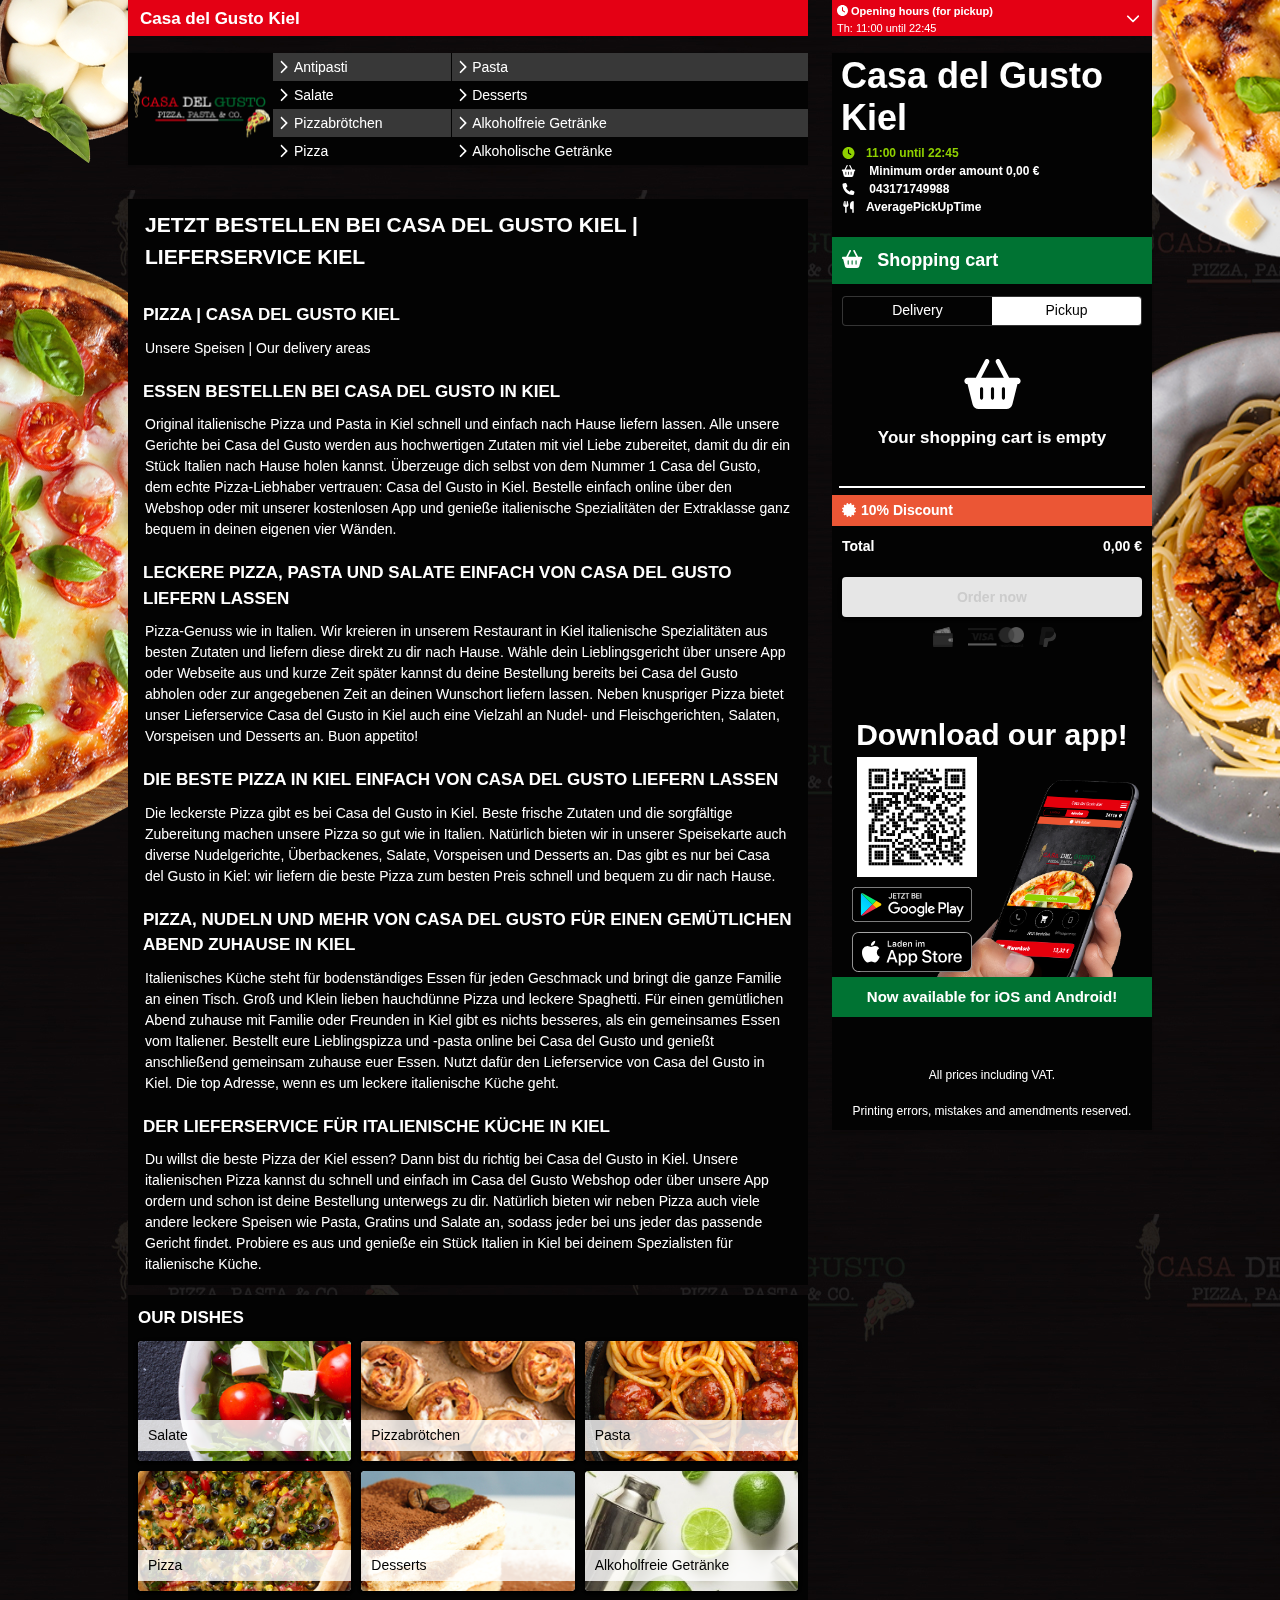
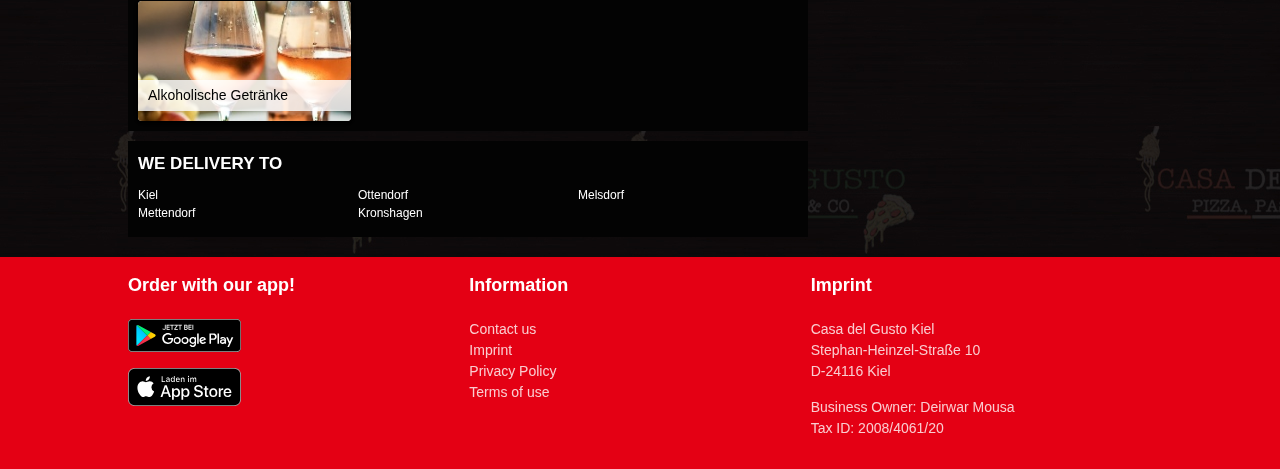
==== index.html @ a727ab2f "upload files" ====
<!DOCTYPE html>
<html lang="en">
  <head>
    <meta charset="UTF-8" />
    <meta http-equiv="X-UA-Compatible" content="IE=edge" />
    <meta name="viewport" content="width=device-width, initial-scale=1.0" />
    <title>desktop mode website</title>
    <link rel="stylesheet" href="css/responsive.css">
    <link rel="stylesheet" href="css/style.css" />
    <link rel="stylesheet" href="css/all.min.css">
  </head>
  <body>
    <div class="app">
    <div class="app-wrapper desktop-app-wrapper">
      <div class="desktop-wrapper">
        <div class="left-bg"></div>
        <div class="main-wrapper">
          <div class="row1">
            <div class="title-main-wrapper">
              <div class="components-title white-block">
                <h1>Casa del Gusto Kiel</h1>
              </div>
            </div>
            <div class="hours-main-wrapper">
              <div class="opening-hours white-block">
                <div class="times-block">
                  <span class="title">
                    <i class="fas fa-clock"></i>
                    Opening hours (for pickup)
                  </span>
                  <span>Th: 11:00 until 22:45</span>
                </div>
                <div class="chevron-block desktop-only">
                  <span class="fas fa-chevron-down"></span>
                </div>
              </div>
            </div>
          </div>
          <div class="row2">
            <div class="categories-Wrapper">
              <div class="categories-menu-wrapper white-block">
                <div class="logo-container logo-click">
                  <img
                    class="logo"
                    src="images/logo.png"
                    alt="Jetzt bestellen bei Casa del Gusto Kiel | Lieferservice Kiel logo"
                  />
                </div>
                <div class="category-menu-desktop-hermes-theme">
                  <a href="#" class="odd category-wrapper pointer" data-content=".Antipasti">
                    <i class="fff fa-solid fa-chevron-right"></i>
                    <span class="name">Antipasti</span>
                  </a>
                  <a href="#" class="category-wrapper pointer" data-content=".Salate">
                    <i class="fff fa-solid fa-chevron-right"></i>
                    <span class="name">Salate</span>
                  </a>
                  <a href="#" class="odd category-wrapper pointer" data-content=".Pizzabrötchen">
                    <i class="fff fa-solid fa-chevron-right"></i>
                    <span class="name">Pizzabrötchen</span>
                  </a>
                  <a href="#" class="category-wrapper pointer" data-content=".Pizza">
                    <i class="fff fa-solid fa-chevron-right"></i>
                    <span class="name">Pizza</span>
                  </a>
                  <a href="#" class="odd category-wrapper pointer" data-content=".Pasta">
                    <i class="fff fa-solid fa-chevron-right"></i>
                    <span class="name">Pasta</span>
                  </a>
                  <a href="#" class="category-wrapper pointer" data-content=".Desserts">
                    <i class="fff fa-solid fa-chevron-right"></i>
                    <span class="name">Desserts</span>
                  </a>
                  <a href="#" class="odd category-wrapper pointer" data-content=".Alkoholfreie-Getränke">
                    <i class="fff fa-solid fa-chevron-right"></i>
                    <span class="name">Alkoholfreie Getränke</span>
                  </a>
                  <a href="#" class="category-wrapper pointer" data-content=".Alkoholische-Getränke">
                    <i class="fff fa-solid fa-chevron-right"></i>
                    <span class="name">Alkoholische Getränke</span>
                  </a>
                  <span class="odd category-wrapper"></span>
                  <span class="category-wrapper"></span>
                  <span class="odd category-wrapper"></span>
                  <span class="category-wrapper"></span>
                </div>
              </div>
              <div class="homepage-desktop">
                <main class="desktop-content">
                  <section class="homepage-seotext desktop-homepage-section">
                    <div class="homepage-title">
                      Jetzt bestellen bei Casa del Gusto Kiel | Lieferservice
                      Kiel
                    </div>
                    <h2>Pizza | Casa del Gusto Kiel</h2>
                    <div class="homepage-anchors">
                      <a href="#">Unsere Speisen</a>
                      |
                      <a href="#">Our delivery areas</a>
                    </div>
                    <h2>Essen bestellen bei Casa del Gusto in Kiel</h2>
                    <p>
                      Original italienische Pizza und Pasta in Kiel schnell und
                      einfach nach Hause liefern lassen. Alle unsere Gerichte
                      bei Casa del Gusto werden aus hochwertigen Zutaten mit
                      viel Liebe zubereitet, damit du dir ein Stück Italien nach
                      Hause holen kannst. Überzeuge dich selbst von dem Nummer 1
                      Casa del Gusto, dem echte Pizza-Liebhaber vertrauen: Casa
                      del Gusto in Kiel. Bestelle einfach online über den
                      Webshop oder mit unserer kostenlosen App und genieße
                      italienische Spezialitäten der Extraklasse ganz bequem in
                      deinen eigenen vier Wänden.
                    </p>
                    <h2>
                      Leckere Pizza, Pasta und Salate einfach von Casa del Gusto
                      liefern lassen
                    </h2>
                    <p>
                      Pizza-Genuss wie in Italien. Wir kreieren in unserem
                      Restaurant in Kiel italienische Spezialitäten aus besten
                      Zutaten und liefern diese direkt zu dir nach Hause. Wähle
                      dein Lieblingsgericht über unsere App oder Webseite aus
                      und kurze Zeit später kannst du deine Bestellung bereits
                      bei Casa del Gusto abholen oder zur angegebenen Zeit an
                      deinen Wunschort liefern lassen. Neben knuspriger Pizza
                      bietet unser Lieferservice Casa del Gusto in Kiel auch
                      eine Vielzahl an Nudel- und Fleischgerichten, Salaten,
                      Vorspeisen und Desserts an. Buon appetito!
                    </p>
                    <h2>
                      Die beste Pizza in Kiel einfach von Casa del Gusto liefern
                      lassen
                    </h2>
                    <p>
                      Die leckerste Pizza gibt es bei Casa del Gusto in Kiel.
                      Beste frische Zutaten und die sorgfältige Zubereitung
                      machen unsere Pizza so gut wie in Italien. Natürlich
                      bieten wir in unserer Speisekarte auch diverse
                      Nudelgerichte, Überbackenes, Salate, Vorspeisen und
                      Desserts an. Das gibt es nur bei Casa del Gusto in Kiel:
                      wir liefern die beste Pizza zum besten Preis schnell und
                      bequem zu dir nach Hause.
                    </p>
                    <h2>
                      Pizza, Nudeln und mehr von Casa del Gusto für einen
                      gemütlichen Abend zuhause in Kiel
                    </h2>
                    <p>
                      Italienisches Küche steht für bodenständiges Essen für
                      jeden Geschmack und bringt die ganze Familie an einen
                      Tisch. Groß und Klein lieben hauchdünne Pizza und leckere
                      Spaghetti. Für einen gemütlichen Abend zuhause mit Familie
                      oder Freunden in Kiel gibt es nichts besseres, als ein
                      gemeinsames Essen vom Italiener. Bestellt eure
                      Lieblingspizza und -pasta online bei Casa del Gusto und
                      genießt anschließend gemeinsam zuhause euer Essen. Nutzt
                      dafür den Lieferservice von Casa del Gusto in Kiel. Die
                      top Adresse, wenn es um leckere italienische Küche geht.
                    </p>
                    <h2>Der Lieferservice für italienische Küche in Kiel</h2>
                    <p>
                      Du willst die beste Pizza der Kiel essen? Dann bist du
                      richtig bei Casa del Gusto in Kiel. Unsere italienischen
                      Pizza kannst du schnell und einfach im Casa del Gusto
                      Webshop oder über unsere App ordern und schon ist deine
                      Bestellung unterwegs zu dir. Natürlich bieten wir neben
                      Pizza auch viele andere leckere Speisen wie Pasta, Gratins
                      und Salate an, sodass jeder bei uns jeder das passende
                      Gericht findet. Probiere es aus und genieße ein Stück
                      Italien in Kiel bei deinem Spezialisten für italienische
                      Küche.
                    </p>
                  </section>
                  <section class="desktop-homepage-section desktop-homepage-categories">
                    <h2>Our dishes</h2>
                    <div class="list">
                      <div class="item-wrapper" data-content=".Salate">
                        <a class="item" href="#">
                          <div class="img-wrapper">
                            <img src="images/category1.jpg" alt="Salate" />
                          </div>
                          <span class="title">Salate</span>
                        </a>
                      </div>
                      <div class="item-wrapper" data-content=".Pizzabrötchen">
                        <a class="item" href="#">
                          <div class="img-wrapper">
                            <img
                              src="images/category2.jpg"
                              alt="Pizzabrötchen"
                            />
                          </div>
                          <span class="title">Pizzabrötchen</span>
                        </a>
                      </div>
                      <div class="item-wrapper" data-content=".Pasta">
                        <a class="item" href="#">
                          <div class="img-wrapper">
                            <img src="images/category3.jpg" alt="Pasta" />
                          </div>
                          <span class="title">Pasta</span>
                        </a>
                      </div>
                      <div class="item-wrapper" data-content=".Pizza">
                        <a class="item" href="#">
                          <div class="img-wrapper">
                            <img src="images/category4.jpg" alt="Pizza" />
                          </div>
                          <span class="title">Pizza</span>
                        </a>
                      </div>
                      <div class="item-wrapper" data-content=".Desserts">
                        <a class="item" href="#">
                          <div class="img-wrapper">
                            <img src="images/category5.jpg" alt="Desserts" />
                          </div>
                          <span class="title">Desserts</span>
                        </a>
                      </div>
                      <div class="item-wrapper" data-content=".Alkoholfreie-Getränke">
                        <a class="item" href="#">
                          <div class="img-wrapper">
                            <img
                              src="images/category6.jpg"
                              alt="Alkoholfreie Getränke"
                            />
                          </div>
                          <span class="title">Alkoholfreie Getränke</span>
                        </a>
                      </div>
                      <div class="item-wrapper" data-content=".Alkoholische-Getränke">
                        <a class="item" href="#">
                          <div class="img-wrapper">
                            <img
                              src="images/category7.jpg"
                              alt="Alkoholische Getränke"
                            />
                          </div>
                          <span class="title">Alkoholische Getränke</span>
                        </a>
                      </div>
                    </div>
                  </section>
                  <section class="desktop-homepage-section desktop-homepage-delivery">
                    <h2>We delivery to</h2>
                    <div class="list">
                      <div class="item">Kiel</div>
                      <div class="item">Ottendorf</div>
                      <div class="item">Melsdorf</div>
                      <div class="item">Mettendorf</div>
                      <div class="item">Kronshagen</div>
                    </div>
                  </section>
                </main>
              </div>
              <div class="all-product">
                <div class="product-desktop-main-container Antipasti">
                  <div class="product-list-category-header-container">
                    <div class="image-mode-container">
                      <span class="category-image lazy-load-image-background  lazy-load-image-loaded">
                        <img src="images/antibastiimgheader.jpg" alt="Antipasti">
                      </span>
                      <div class="image-mode-title-text">Antipasti</div>
                    </div>
                  </div>
                  <div class="products-list-container">
                    <div class="product-small-picture-container">
                      <div class="product-small-picture-wrapper">
                        <div class="product-small-picture-text-container">
                          <div class="product-small-picture-title-block">
                            <div class="productNameWrap">
                              <h5 class="Heading-Heading5 productName">Gemischter Salat</h5>
                              <button class="productInfo">
                                <p class="Text-textp">Product information</p>
                              </button>
                            </div>
                          </div>
                          <div class="product-small-picture-description-block">
                            Diverse Blattsalate, Gurken, Cherrytomaten, Paprika, Oliven, Mais, rote Zwiebeln & Peperoni
                          </div>
                        </div>
                        <div class="product-small-picture-button-wrapper">
                          <div class="product-standard-button-container">
                            <i class="left-plus">+</i>
                            <div class="product-standard-button-text">6,90 €</div>
                          </div>
                        </div>
                      </div>
                    </div>
                    <div class="product-small-picture-container">
                      <div class="product-small-picture-wrapper">
                        <div class="product-small-picture-text-container">
                          <div class="product-small-picture-title-block">
                            <div class="productNameWrap">
                              <h5 class="Heading-Heading5 productName">Gemischter Salat</h5>
                              <button class="productInfo">
                                <p class="Text-textp">Product information</p>
                              </button>
                            </div>
                          </div>
                          <div class="product-small-picture-description-block">
                            Diverse Blattsalate, Gurken, Cherrytomaten, Paprika, Oliven, Mais, rote Zwiebeln & Peperoni
                          </div>
                        </div>
                        <div class="product-small-picture-button-wrapper">
                          <div class="product-standard-button-container">
                            <i class="left-plus">+</i>
                            <div class="product-standard-button-text">6,90 €</div>
                          </div>
                        </div>
                      </div>
                    </div>
                    <div class="product-small-picture-container">
                      <div class="product-small-picture-wrapper">
                        <div class="product-small-picture-text-container">
                          <div class="product-small-picture-title-block">
                            <div class="productNameWrap">
                              <h5 class="Heading-Heading5 productName">Gemischter Salat</h5>
                              <button class="productInfo">
                                <p class="Text-textp">Product information</p>
                              </button>
                            </div>
                          </div>
                          <div class="product-small-picture-description-block">
                            Diverse Blattsalate, Gurken, Cherrytomaten, Paprika, Oliven, Mais, rote Zwiebeln & Peperoni
                          </div>
                        </div>
                        <div class="product-small-picture-button-wrapper">
                          <div class="product-standard-button-container">
                            <i class="left-plus">+</i>
                            <div class="product-standard-button-text">6,90 €</div>
                          </div>
                        </div>
                      </div>
                    </div>
                    <div class="product-small-picture-container">
                      <div class="product-small-picture-wrapper">
                        <div class="product-small-picture-text-container">
                          <div class="product-small-picture-title-block">
                            <div class="productNameWrap">
                              <h5 class="Heading-Heading5 productName">Gemischter Salat</h5>
                              <button class="productInfo">
                                <p class="Text-textp">Product information</p>
                              </button>
                            </div>
                          </div>
                          <div class="product-small-picture-description-block">
                            Diverse Blattsalate, Gurken, Cherrytomaten, Paprika, Oliven, Mais, rote Zwiebeln & Peperoni
                          </div>
                        </div>
                        <div class="product-small-picture-button-wrapper">
                          <div class="product-standard-button-container">
                            <i class="left-plus">+</i>
                            <div class="product-standard-button-text">6,90 €</div>
                          </div>
                        </div>
                      </div>
                    </div>
                    <div class="product-small-picture-container">
                      <div class="product-small-picture-wrapper">
                        <div class="product-small-picture-text-container">
                          <div class="product-small-picture-title-block">
                            <div class="productNameWrap">
                              <h5 class="Heading-Heading5 productName">Gemischter Salat</h5>
                              <button class="productInfo">
                                <p class="Text-textp">Product information</p>
                              </button>
                            </div>
                          </div>
                          <div class="product-small-picture-description-block">
                            Diverse Blattsalate, Gurken, Cherrytomaten, Paprika, Oliven, Mais, rote Zwiebeln & Peperoni
                          </div>
                        </div>
                        <div class="product-small-picture-button-wrapper">
                          <div class="product-standard-button-container">
                            <i class="left-plus">+</i>
                            <div class="product-standard-button-text">6,90 €</div>
                          </div>
                        </div>
                      </div>
                    </div>
                  </div>
                  <div class="allergens-list">
                    <a href="#">
                      <p class="Text-textp">Detailed list of all allergens and additives</p>
                    </a>
                  </div>
                </div>
                <div class="product-desktop-main-container Salate">
                  <div class="product-list-category-header-container">
                    <div class="image-mode-container">
                      <span class="category-image lazy-load-image-background  lazy-load-image-loaded">
                        <img src="images/salateimgheader.jpg" alt="salate">
                      </span>
                      <div class="image-mode-title-text">Salate</div>
                    </div>
                  </div>
                  <div class="products-list-container">
                    <div class="product-small-picture-container">
                      <div class="product-small-picture-wrapper">
                        <div class="product-small-picture-text-container">
                          <div class="product-small-picture-title-block">
                            <div class="productNameWrap">
                              <h5 class="Heading-Heading5 productName">Gemischter Salat</h5>
                              <button class="productInfo">
                                <p class="Text-textp">Product information</p>
                              </button>
                            </div>
                          </div>
                          <div class="product-small-picture-description-block">
                            Diverse Blattsalate, Gurken, Cherrytomaten, Paprika, Oliven, Mais, rote Zwiebeln & Peperoni
                          </div>
                        </div>
                        <div class="product-small-picture-button-wrapper">
                          <div class="product-standard-button-container">
                            <i class="left-plus">+</i>
                            <div class="product-standard-button-text">6,90 €</div>
                          </div>
                        </div>
                      </div>
                    </div>
                    <div class="product-small-picture-container">
                      <div class="product-small-picture-wrapper">
                        <div class="product-small-picture-text-container">
                          <div class="product-small-picture-title-block">
                            <div class="productNameWrap">
                              <h5 class="Heading-Heading5 productName">Gemischter Salat</h5>
                              <button class="productInfo">
                                <p class="Text-textp">Product information</p>
                              </button>
                            </div>
                          </div>
                          <div class="product-small-picture-description-block">
                            Diverse Blattsalate, Gurken, Cherrytomaten, Paprika, Oliven, Mais, rote Zwiebeln & Peperoni
                          </div>
                        </div>
                        <div class="product-small-picture-button-wrapper">
                          <div class="product-standard-button-container">
                            <i class="left-plus">+</i>
                            <div class="product-standard-button-text">6,90 €</div>
                          </div>
                        </div>
                      </div>
                    </div>
                    <div class="product-small-picture-container">
                      <div class="product-small-picture-wrapper">
                        <div class="product-small-picture-text-container">
                          <div class="product-small-picture-title-block">
                            <div class="productNameWrap">
                              <h5 class="Heading-Heading5 productName">Gemischter Salat</h5>
                              <button class="productInfo">
                                <p class="Text-textp">Product information</p>
                              </button>
                            </div>
                          </div>
                          <div class="product-small-picture-description-block">
                            Diverse Blattsalate, Gurken, Cherrytomaten, Paprika, Oliven, Mais, rote Zwiebeln & Peperoni
                          </div>
                        </div>
                        <div class="product-small-picture-button-wrapper">
                          <div class="product-standard-button-container">
                            <i class="left-plus">+</i>
                            <div class="product-standard-button-text">6,90 €</div>
                          </div>
                        </div>
                      </div>
                    </div>
                    <div class="product-small-picture-container">
                      <div class="product-small-picture-wrapper">
                        <div class="product-small-picture-text-container">
                          <div class="product-small-picture-title-block">
                            <div class="productNameWrap">
                              <h5 class="Heading-Heading5 productName">Gemischter Salat</h5>
                              <button class="productInfo">
                                <p class="Text-textp">Product information</p>
                              </button>
                            </div>
                          </div>
                          <div class="product-small-picture-description-block">
                            Diverse Blattsalate, Gurken, Cherrytomaten, Paprika, Oliven, Mais, rote Zwiebeln & Peperoni
                          </div>
                        </div>
                        <div class="product-small-picture-button-wrapper">
                          <div class="product-standard-button-container">
                            <i class="left-plus">+</i>
                            <div class="product-standard-button-text">6,90 €</div>
                          </div>
                        </div>
                      </div>
                    </div>
                  </div>
                  <div class="allergens-list">
                    <a href="#">
                      <p class="Text-textp">Detailed list of all allergens and additives</p>
                    </a>
                  </div>
                </div>
                <div class="product-desktop-main-container Pizzabrötchen">
                  <div class="product-list-category-header-container">
                    <div class="image-mode-container">
                      <span class="category-image lazy-load-image-background  lazy-load-image-loaded">
                        <img src="images/bizzzaproimgheader.jpg" alt="Pizzabrötchen">
                      </span>
                      <div class="image-mode-title-text">Pizzabrötchen</div>
                    </div>
                  </div>
                  <div class="products-list-container">
                    <div class="product-small-picture-container">
                      <div class="product-small-picture-wrapper">
                        <div class="product-small-picture-text-container">
                          <div class="product-small-picture-title-block">
                            <div class="productNameWrap">
                              <h5 class="Heading-Heading5 productName">Gemischter Salat</h5>
                              <button class="productInfo">
                                <p class="Text-textp">Product information</p>
                              </button>
                            </div>
                          </div>
                          <div class="product-small-picture-description-block">
                            Diverse Blattsalate, Gurken, Cherrytomaten, Paprika, Oliven, Mais, rote Zwiebeln & Peperoni
                          </div>
                        </div>
                        <div class="product-small-picture-button-wrapper">
                          <div class="product-standard-button-container">
                            <i class="left-plus">+</i>
                            <div class="product-standard-button-text">6,90 €</div>
                          </div>
                        </div>
                      </div>
                    </div>
                    <div class="product-small-picture-container">
                      <div class="product-small-picture-wrapper">
                        <div class="product-small-picture-text-container">
                          <div class="product-small-picture-title-block">
                            <div class="productNameWrap">
                              <h5 class="Heading-Heading5 productName">Gemischter Salat</h5>
                              <button class="productInfo">
                                <p class="Text-textp">Product information</p>
                              </button>
                            </div>
                          </div>
                          <div class="product-small-picture-description-block">
                            Diverse Blattsalate, Gurken, Cherrytomaten, Paprika, Oliven, Mais, rote Zwiebeln & Peperoni
                          </div>
                        </div>
                        <div class="product-small-picture-button-wrapper">
                          <div class="product-standard-button-container">
                            <i class="left-plus">+</i>
                            <div class="product-standard-button-text">6,90 €</div>
                          </div>
                        </div>
                      </div>
                    </div>
                    <div class="product-small-picture-container">
                      <div class="product-small-picture-wrapper">
                        <div class="product-small-picture-text-container">
                          <div class="product-small-picture-title-block">
                            <div class="productNameWrap">
                              <h5 class="Heading-Heading5 productName">Gemischter Salat</h5>
                              <button class="productInfo">
                                <p class="Text-textp">Product information</p>
                              </button>
                            </div>
                          </div>
                          <div class="product-small-picture-description-block">
                            Diverse Blattsalate, Gurken, Cherrytomaten, Paprika, Oliven, Mais, rote Zwiebeln & Peperoni
                          </div>
                        </div>
                        <div class="product-small-picture-button-wrapper">
                          <div class="product-standard-button-container">
                            <i class="left-plus">+</i>
                            <div class="product-standard-button-text">6,90 €</div>
                          </div>
                        </div>
                      </div>
                    </div>
                    <div class="product-small-picture-container">
                      <div class="product-small-picture-wrapper">
                        <div class="product-small-picture-text-container">
                          <div class="product-small-picture-title-block">
                            <div class="productNameWrap">
                              <h5 class="Heading-Heading5 productName">Gemischter Salat</h5>
                              <button class="productInfo">
                                <p class="Text-textp">Product information</p>
                              </button>
                            </div>
                          </div>
                          <div class="product-small-picture-description-block">
                            Diverse Blattsalate, Gurken, Cherrytomaten, Paprika, Oliven, Mais, rote Zwiebeln & Peperoni
                          </div>
                        </div>
                        <div class="product-small-picture-button-wrapper">
                          <div class="product-standard-button-container">
                            <i class="left-plus">+</i>
                            <div class="product-standard-button-text">6,90 €</div>
                          </div>
                        </div>
                      </div>
                    </div>
                  </div>
                  <div class="allergens-list">
                    <a href="#">
                      <p class="Text-textp">Detailed list of all allergens and additives</p>
                    </a>
                  </div>
                </div>
                <div class="product-desktop-main-container Pizza">
                  <div class="product-list-category-header-container">
                    <div class="image-mode-container">
                      <span class="category-image lazy-load-image-background  lazy-load-image-loaded">
                        <img src="images/pizzaimgheader.jpg" alt="Pizza">
                      </span>
                      <div class="image-mode-title-text">Pizza</div>
                    </div>
                  </div>
                  <div class="products-list-container">
                    <div class="product-small-picture-container">
                      <div class="product-small-picture-wrapper">
                        <div class="product-small-picture-text-container">
                          <div class="product-small-picture-title-block">
                            <div class="productNameWrap">
                              <h5 class="Heading-Heading5 productName">Gemischter Salat</h5>
                              <button class="productInfo">
                                <p class="Text-textp">Product information</p>
                              </button>
                            </div>
                          </div>
                          <div class="product-small-picture-description-block">
                            Diverse Blattsalate, Gurken, Cherrytomaten, Paprika, Oliven, Mais, rote Zwiebeln & Peperoni
                          </div>
                        </div>
                        <div class="product-small-picture-button-wrapper">
                          <div class="product-standard-button-container">
                            <i class="left-plus">+</i>
                            <div class="product-standard-button-text">6,90 €</div>
                          </div>
                        </div>
                      </div>
                    </div>
                    <div class="product-small-picture-container">
                      <div class="product-small-picture-wrapper">
                        <div class="product-small-picture-text-container">
                          <div class="product-small-picture-title-block">
                            <div class="productNameWrap">
                              <h5 class="Heading-Heading5 productName">Gemischter Salat</h5>
                              <button class="productInfo">
                                <p class="Text-textp">Product information</p>
                              </button>
                            </div>
                          </div>
                          <div class="product-small-picture-description-block">
                            Diverse Blattsalate, Gurken, Cherrytomaten, Paprika, Oliven, Mais, rote Zwiebeln & Peperoni
                          </div>
                        </div>
                        <div class="product-small-picture-button-wrapper">
                          <div class="product-standard-button-container">
                            <i class="left-plus">+</i>
                            <div class="product-standard-button-text">6,90 €</div>
                          </div>
                        </div>
                      </div>
                    </div>
                    <div class="product-small-picture-container">
                      <div class="product-small-picture-wrapper">
                        <div class="product-small-picture-text-container">
                          <div class="product-small-picture-title-block">
                            <div class="productNameWrap">
                              <h5 class="Heading-Heading5 productName">Gemischter Salat</h5>
                              <button class="productInfo">
                                <p class="Text-textp">Product information</p>
                              </button>
                            </div>
                          </div>
                          <div class="product-small-picture-description-block">
                            Diverse Blattsalate, Gurken, Cherrytomaten, Paprika, Oliven, Mais, rote Zwiebeln & Peperoni
                          </div>
                        </div>
                        <div class="product-small-picture-button-wrapper">
                          <div class="product-standard-button-container">
                            <i class="left-plus">+</i>
                            <div class="product-standard-button-text">6,90 €</div>
                          </div>
                        </div>
                      </div>
                    </div>
                    <div class="product-small-picture-container">
                      <div class="product-small-picture-wrapper">
                        <div class="product-small-picture-text-container">
                          <div class="product-small-picture-title-block">
                            <div class="productNameWrap">
                              <h5 class="Heading-Heading5 productName">Gemischter Salat</h5>
                              <button class="productInfo">
                                <p class="Text-textp">Product information</p>
                              </button>
                            </div>
                          </div>
                          <div class="product-small-picture-description-block">
                            Diverse Blattsalate, Gurken, Cherrytomaten, Paprika, Oliven, Mais, rote Zwiebeln & Peperoni
                          </div>
                        </div>
                        <div class="product-small-picture-button-wrapper">
                          <div class="product-standard-button-container">
                            <i class="left-plus">+</i>
                            <div class="product-standard-button-text">6,90 €</div>
                          </div>
                        </div>
                      </div>
                    </div>
                  </div>
                  <div class="allergens-list">
                    <a href="#">
                      <p class="Text-textp">Detailed list of all allergens and additives</p>
                    </a>
                  </div>
                </div>
                <div class="product-desktop-main-container Pasta">
                  <div class="product-list-category-header-container">
                    <div class="image-mode-container">
                      <span class="category-image lazy-load-image-background  lazy-load-image-loaded">
                        <img src="images/pastaimgheader.jpg" alt="Pasta">
                      </span>
                      <div class="image-mode-title-text">Pasta</div>
                    </div>
                  </div>
                  <div class="products-list-container">
                    <div class="product-small-picture-container">
                      <div class="product-small-picture-wrapper">
                        <div class="product-small-picture-text-container">
                          <div class="product-small-picture-title-block">
                            <div class="productNameWrap">
                              <h5 class="Heading-Heading5 productName">Gemischter Salat</h5>
                              <button class="productInfo">
                                <p class="Text-textp">Product information</p>
                              </button>
                            </div>
                          </div>
                          <div class="product-small-picture-description-block">
                            Diverse Blattsalate, Gurken, Cherrytomaten, Paprika, Oliven, Mais, rote Zwiebeln & Peperoni
                          </div>
                        </div>
                        <div class="product-small-picture-button-wrapper">
                          <div class="product-standard-button-container">
                            <i class="left-plus">+</i>
                            <div class="product-standard-button-text">6,90 €</div>
                          </div>
                        </div>
                      </div>
                    </div>
                    <div class="product-small-picture-container">
                      <div class="product-small-picture-wrapper">
                        <div class="product-small-picture-text-container">
                          <div class="product-small-picture-title-block">
                            <div class="productNameWrap">
                              <h5 class="Heading-Heading5 productName">Gemischter Salat</h5>
                              <button class="productInfo">
                                <p class="Text-textp">Product information</p>
                              </button>
                            </div>
                          </div>
                          <div class="product-small-picture-description-block">
                            Diverse Blattsalate, Gurken, Cherrytomaten, Paprika, Oliven, Mais, rote Zwiebeln & Peperoni
                          </div>
                        </div>
                        <div class="product-small-picture-button-wrapper">
                          <div class="product-standard-button-container">
                            <i class="left-plus">+</i>
                            <div class="product-standard-button-text">6,90 €</div>
                          </div>
                        </div>
                      </div>
                    </div>
                    <div class="product-small-picture-container">
                      <div class="product-small-picture-wrapper">
                        <div class="product-small-picture-text-container">
                          <div class="product-small-picture-title-block">
                            <div class="productNameWrap">
                              <h5 class="Heading-Heading5 productName">Gemischter Salat</h5>
                              <button class="productInfo">
                                <p class="Text-textp">Product information</p>
                              </button>
                            </div>
                          </div>
                          <div class="product-small-picture-description-block">
                            Diverse Blattsalate, Gurken, Cherrytomaten, Paprika, Oliven, Mais, rote Zwiebeln & Peperoni
                          </div>
                        </div>
                        <div class="product-small-picture-button-wrapper">
                          <div class="product-standard-button-container">
                            <i class="left-plus">+</i>
                            <div class="product-standard-button-text">6,90 €</div>
                          </div>
                        </div>
                      </div>
                    </div>
                    <div class="product-small-picture-container">
                      <div class="product-small-picture-wrapper">
                        <div class="product-small-picture-text-container">
                          <div class="product-small-picture-title-block">
                            <div class="productNameWrap">
                              <h5 class="Heading-Heading5 productName">Gemischter Salat</h5>
                              <button class="productInfo">
                                <p class="Text-textp">Product information</p>
                              </button>
                            </div>
                          </div>
                          <div class="product-small-picture-description-block">
                            Diverse Blattsalate, Gurken, Cherrytomaten, Paprika, Oliven, Mais, rote Zwiebeln & Peperoni
                          </div>
                        </div>
                        <div class="product-small-picture-button-wrapper">
                          <div class="product-standard-button-container">
                            <i class="left-plus">+</i>
                            <div class="product-standard-button-text">6,90 €</div>
                          </div>
                        </div>
                      </div>
                    </div>
                  </div>
                  <div class="allergens-list">
                    <a href="#">
                      <p class="Text-textp">Detailed list of all allergens and additives</p>
                    </a>
                  </div>
                </div>
                <div class="product-desktop-main-container Desserts">
                  <div class="product-list-category-header-container">
                    <div class="image-mode-container">
                      <span class="category-image lazy-load-image-background  lazy-load-image-loaded">
                        <img src="images/dessertsimgheader.jpg" alt="Desserts">
                      </span>
                      <div class="image-mode-title-text">Desserts</div>
                    </div>
                  </div>
                  <div class="products-list-container">
                    <div class="product-small-picture-container">
                      <div class="product-small-picture-wrapper">
                        <div class="product-small-picture-text-container">
                          <div class="product-small-picture-title-block">
                            <div class="productNameWrap">
                              <h5 class="Heading-Heading5 productName">Gemischter Salat</h5>
                              <button class="productInfo">
                                <p class="Text-textp">Product information</p>
                              </button>
                            </div>
                          </div>
                          <div class="product-small-picture-description-block">
                            Diverse Blattsalate, Gurken, Cherrytomaten, Paprika, Oliven, Mais, rote Zwiebeln & Peperoni
                          </div>
                        </div>
                        <div class="product-small-picture-button-wrapper">
                          <div class="product-standard-button-container">
                            <i class="left-plus">+</i>
                            <div class="product-standard-button-text">6,90 €</div>
                          </div>
                        </div>
                      </div>
                    </div>
                    <div class="product-small-picture-container">
                      <div class="product-small-picture-wrapper">
                        <div class="product-small-picture-text-container">
                          <div class="product-small-picture-title-block">
                            <div class="productNameWrap">
                              <h5 class="Heading-Heading5 productName">Gemischter Salat</h5>
                              <button class="productInfo">
                                <p class="Text-textp">Product information</p>
                              </button>
                            </div>
                          </div>
                          <div class="product-small-picture-description-block">
                            Diverse Blattsalate, Gurken, Cherrytomaten, Paprika, Oliven, Mais, rote Zwiebeln & Peperoni
                          </div>
                        </div>
                        <div class="product-small-picture-button-wrapper">
                          <div class="product-standard-button-container">
                            <i class="left-plus">+</i>
                            <div class="product-standard-button-text">6,90 €</div>
                          </div>
                        </div>
                      </div>
                    </div>
                    <div class="product-small-picture-container">
                      <div class="product-small-picture-wrapper">
                        <div class="product-small-picture-text-container">
                          <div class="product-small-picture-title-block">
                            <div class="productNameWrap">
                              <h5 class="Heading-Heading5 productName">Gemischter Salat</h5>
                              <button class="productInfo">
                                <p class="Text-textp">Product information</p>
                              </button>
                            </div>
                          </div>
                          <div class="product-small-picture-description-block">
                            Diverse Blattsalate, Gurken, Cherrytomaten, Paprika, Oliven, Mais, rote Zwiebeln & Peperoni
                          </div>
                        </div>
                        <div class="product-small-picture-button-wrapper">
                          <div class="product-standard-button-container">
                            <i class="left-plus">+</i>
                            <div class="product-standard-button-text">6,90 €</div>
                          </div>
                        </div>
                      </div>
                    </div>
                    <div class="product-small-picture-container">
                      <div class="product-small-picture-wrapper">
                        <div class="product-small-picture-text-container">
                          <div class="product-small-picture-title-block">
                            <div class="productNameWrap">
                              <h5 class="Heading-Heading5 productName">Gemischter Salat</h5>
                              <button class="productInfo">
                                <p class="Text-textp">Product information</p>
                              </button>
                            </div>
                          </div>
                          <div class="product-small-picture-description-block">
                            Diverse Blattsalate, Gurken, Cherrytomaten, Paprika, Oliven, Mais, rote Zwiebeln & Peperoni
                          </div>
                        </div>
                        <div class="product-small-picture-button-wrapper">
                          <div class="product-standard-button-container">
                            <i class="left-plus">+</i>
                            <div class="product-standard-button-text">6,90 €</div>
                          </div>
                        </div>
                      </div>
                    </div>
                  </div>
                  <div class="allergens-list">
                    <a href="#">
                      <p class="Text-textp">Detailed list of all allergens and additives</p>
                    </a>
                  </div>
                </div>
                <div class="product-desktop-main-container Alkoholfreie-Getränke">
                  <div class="product-list-category-header-container">
                    <div class="image-mode-container">
                      <span class="category-image lazy-load-image-background  lazy-load-image-loaded">
                        <img src="images/alkholi1imgheader.jpg" alt="Alkoholfreie-Getränke">
                      </span>
                      <div class="image-mode-title-text">Alkoholfreie-Getränke</div>
                    </div>
                  </div>
                  <div class="products-list-container">
                    <div class="product-small-picture-container">
                      <div class="product-small-picture-wrapper">
                        <div class="product-small-picture-text-container">
                          <div class="product-small-picture-title-block">
                            <div class="productNameWrap">
                              <h5 class="Heading-Heading5 productName">Gemischter Salat</h5>
                              <button class="productInfo">
                                <p class="Text-textp">Product information</p>
                              </button>
                            </div>
                          </div>
                          <div class="product-small-picture-description-block">
                            Diverse Blattsalate, Gurken, Cherrytomaten, Paprika, Oliven, Mais, rote Zwiebeln & Peperoni
                          </div>
                        </div>
                        <div class="product-small-picture-button-wrapper">
                          <div class="product-standard-button-container">
                            <i class="left-plus">+</i>
                            <div class="product-standard-button-text">6,90 €</div>
                          </div>
                        </div>
                      </div>
                    </div>
                    <div class="product-small-picture-container">
                      <div class="product-small-picture-wrapper">
                        <div class="product-small-picture-text-container">
                          <div class="product-small-picture-title-block">
                            <div class="productNameWrap">
                              <h5 class="Heading-Heading5 productName">Gemischter Salat</h5>
                              <button class="productInfo">
                                <p class="Text-textp">Product information</p>
                              </button>
                            </div>
                          </div>
                          <div class="product-small-picture-description-block">
                            Diverse Blattsalate, Gurken, Cherrytomaten, Paprika, Oliven, Mais, rote Zwiebeln & Peperoni
                          </div>
                        </div>
                        <div class="product-small-picture-button-wrapper">
                          <div class="product-standard-button-container">
                            <i class="left-plus">+</i>
                            <div class="product-standard-button-text">6,90 €</div>
                          </div>
                        </div>
                      </div>
                    </div>
                    <div class="product-small-picture-container">
                      <div class="product-small-picture-wrapper">
                        <div class="product-small-picture-text-container">
                          <div class="product-small-picture-title-block">
                            <div class="productNameWrap">
                              <h5 class="Heading-Heading5 productName">Gemischter Salat</h5>
                              <button class="productInfo">
                                <p class="Text-textp">Product information</p>
                              </button>
                            </div>
                          </div>
                          <div class="product-small-picture-description-block">
                            Diverse Blattsalate, Gurken, Cherrytomaten, Paprika, Oliven, Mais, rote Zwiebeln & Peperoni
                          </div>
                        </div>
                        <div class="product-small-picture-button-wrapper">
                          <div class="product-standard-button-container">
                            <i class="left-plus">+</i>
                            <div class="product-standard-button-text">6,90 €</div>
                          </div>
                        </div>
                      </div>
                    </div>
                    <div class="product-small-picture-container">
                      <div class="product-small-picture-wrapper">
                        <div class="product-small-picture-text-container">
                          <div class="product-small-picture-title-block">
                            <div class="productNameWrap">
                              <h5 class="Heading-Heading5 productName">Gemischter Salat</h5>
                              <button class="productInfo">
                                <p class="Text-textp">Product information</p>
                              </button>
                            </div>
                          </div>
                          <div class="product-small-picture-description-block">
                            Diverse Blattsalate, Gurken, Cherrytomaten, Paprika, Oliven, Mais, rote Zwiebeln & Peperoni
                          </div>
                        </div>
                        <div class="product-small-picture-button-wrapper">
                          <div class="product-standard-button-container">
                            <i class="left-plus">+</i>
                            <div class="product-standard-button-text">6,90 €</div>
                          </div>
                        </div>
                      </div>
                    </div>
                  </div>
                  <div class="allergens-list">
                    <a href="#">
                      <p class="Text-textp">Detailed list of all allergens and additives</p>
                    </a>
                  </div>
                </div>
                <div class="product-desktop-main-container Alkoholische-Getränke">
                  <div class="product-list-category-header-container">
                    <div class="image-mode-container">
                      <span class="category-image lazy-load-image-background  lazy-load-image-loaded">
                        <img src="images/alkholi2imgheader.jpg" alt="Alkoholische-Getränke">
                      </span>
                      <div class="image-mode-title-text">Alkoholische-Getränke</div>
                    </div>
                  </div>
                  <div class="products-list-container">
                    <div class="product-small-picture-container">
                      <div class="product-small-picture-wrapper">
                        <div class="product-small-picture-text-container">
                          <div class="product-small-picture-title-block">
                            <div class="productNameWrap">
                              <h5 class="Heading-Heading5 productName">Gemischter Salat</h5>
                              <button class="productInfo">
                                <p class="Text-textp">Product information</p>
                              </button>
                            </div>
                          </div>
                          <div class="product-small-picture-description-block">
                            Diverse Blattsalate, Gurken, Cherrytomaten, Paprika, Oliven, Mais, rote Zwiebeln & Peperoni
                          </div>
                        </div>
                        <div class="product-small-picture-button-wrapper">
                          <div class="product-standard-button-container">
                            <i class="left-plus">+</i>
                            <div class="product-standard-button-text">6,90 €</div>
                          </div>
                        </div>
                      </div>
                    </div>
                    <div class="product-small-picture-container">
                      <div class="product-small-picture-wrapper">
                        <div class="product-small-picture-text-container">
                          <div class="product-small-picture-title-block">
                            <div class="productNameWrap">
                              <h5 class="Heading-Heading5 productName">Gemischter Salat</h5>
                              <button class="productInfo">
                                <p class="Text-textp">Product information</p>
                              </button>
                            </div>
                          </div>
                          <div class="product-small-picture-description-block">
                            Diverse Blattsalate, Gurken, Cherrytomaten, Paprika, Oliven, Mais, rote Zwiebeln & Peperoni
                          </div>
                        </div>
                        <div class="product-small-picture-button-wrapper">
                          <div class="product-standard-button-container">
                            <i class="left-plus">+</i>
                            <div class="product-standard-button-text">6,90 €</div>
                          </div>
                        </div>
                      </div>
                    </div>
                    <div class="product-small-picture-container">
                      <div class="product-small-picture-wrapper">
                        <div class="product-small-picture-text-container">
                          <div class="product-small-picture-title-block">
                            <div class="productNameWrap">
                              <h5 class="Heading-Heading5 productName">Gemischter Salat</h5>
                              <button class="productInfo">
                                <p class="Text-textp">Product information</p>
                              </button>
                            </div>
                          </div>
                          <div class="product-small-picture-description-block">
                            Diverse Blattsalate, Gurken, Cherrytomaten, Paprika, Oliven, Mais, rote Zwiebeln & Peperoni
                          </div>
                        </div>
                        <div class="product-small-picture-button-wrapper">
                          <div class="product-standard-button-container">
                            <i class="left-plus">+</i>
                            <div class="product-standard-button-text">6,90 €</div>
                          </div>
                        </div>
                      </div>
                    </div>
                    <div class="product-small-picture-container">
                      <div class="product-small-picture-wrapper">
                        <div class="product-small-picture-text-container">
                          <div class="product-small-picture-title-block">
                            <div class="productNameWrap">
                              <h5 class="Heading-Heading5 productName">Gemischter Salat</h5>
                              <button class="productInfo">
                                <p class="Text-textp">Product information</p>
                              </button>
                            </div>
                          </div>
                          <div class="product-small-picture-description-block">
                            Diverse Blattsalate, Gurken, Cherrytomaten, Paprika, Oliven, Mais, rote Zwiebeln & Peperoni
                          </div>
                        </div>
                        <div class="product-small-picture-button-wrapper">
                          <div class="product-standard-button-container">
                            <i class="left-plus">+</i>
                            <div class="product-standard-button-text">6,90 €</div>
                          </div>
                        </div>
                      </div>
                    </div>
                  </div>
                  <div class="allergens-list">
                    <a href="#">
                      <p class="Text-textp">Detailed list of all allergens and additives</p>
                    </a>
                  </div>
                </div>
              </div>
            </div>
            <div class="right-pannel-wrapper">
              <div class="right-side-block white-block">
                <h2 class="store-name desktop-only">Casa del Gusto Kiel</h2>
                <div class="delivery-info-component">
                  <div class="opening-time-message open">
                    <span><i class="ifa fas fa-clock"></i></span>11:00 until 22:45
                  </div>
                  <div class="mbv-info">
                    <i class="ifa fa-solid fa-basket-shopping"></i>
                    <span class="delivery-info-text">Minimum order amount 0,00 €</span>
                  </div>
                  <div class="Phone-Phone">
                    <i class="ifa fa-solid fa-phone"></i>
                    <a href="#">043171749988</a>
                  </div>
                  <div class="preparation-row">
                    <i class="ifa fa-solid fa-utensils"></i>
                    <span class="delivery-info-text">AveragePickUpTime</span>
                  </div>
                  <!-- <div class="paysystem-images tablet-and-phone">
                    <img src="images/paymentway1.png" alt="payment1">
                    <img src="images/paymentway2.png" alt="payment2">
                    <img src="images/paymentway3.png" alt="payment3">
                  </div> -->
                </div>
                <div class="basket-component">
                  <div class="heading">
                    <i style="margin-right: 10px;" class="ifa fa-solid fa-basket-shopping"></i>
                    Shopping cart
                    <!-- <div class="tablet-and-phone"></div> -->
                  </div>
                  <div class="delivery-switch-desktop btn-group">
                    <div class="switch">
                      <span>Delivery</span>
                      <span class="active">Pickup</span>
                    </div>
                  </div>
                  <div class="empty-basket">
                    <div class="icon-wrapper">
                      <div><div><i style="width: 65px; height: 50px;" class="chef fa-solid fa-basket-shopping"></i></div></div>
                      <div class="title">Your shopping cart is empty</div>
                    </div>
                    <hr>
                    <div class="total">
                      <div class="discount">
                        <i class=" fa-solid fa-certificate" style="margin-right: 5px;"></i>
                        <span>10% Discount</span>
                      </div>
                      <div class="sum">
                        <div class="item">Total</div>
                        <div>0,00 €</div>
                      </div>
                    </div>
                  </div>
                  <div class="to-order-component">
                    <div class="desktop-only button-container">
                      <button class="button-order disabled positive-action" disabled type="button">Order now</button>
                    </div>
                    <div class="tablet-and-phone button-container"></div>
                    <div class="paysystem-images">
                      <img src="images/paymentway1.png" alt="payment1">
                      <img src="images/paymentway2.png" alt="payment2">
                      <img src="images/paymentway3.png" alt="payment3">
                    </div>
                  </div>
                </div>
                <div class="widget-wrapper">
                  <div class="app-widget">
                    <div class="app-widget-title">
                      <span>Download our app!</span>
                    </div>
                    <div class="btns">
                      <img class="qr-code" src="images/barcodewed.svg" alt="Download our app!">
                      <div class="app-img">                
                        <a href="#">
                        <img class="img-responsive" src="images/googlePlaylogo.svg" alt="google Play site">
                        </a>
                    </div>
                      <div class="app-img">
                        <a href="#">
                          <img class="img-responsive" src="images/appStorelogo.svg" alt="app store site">
                        </a>
                      </div>
                    </div>
                    <a class="bottom-info" href="#">
                      <span>Now available for iOS and Android!</span>
                    </a>
                  </div>
                </div>
                <div class="bottom-text">
                  All prices including VAT.
                  <br>
                  Printing errors, mistakes and amendments reserved.
                </div>
              </div>
            </div>
          </div>
        </div>
        <div class="right-bg"></div>
      </div>
      <div class="desktop-footer footer">
        <div class="container footer-wrapper">
          <div class="footer-column desktop-only">
            <div class="title">Order with our app!</div>
            <div class="mobile-apps-wrapper">
              <div class="mobile-app">
                <a href="#">
                  <img class="img-responsive" src="images/googlePlaylogo.svg" alt="google Play site">
                </a>
              </div>
              <div class="mobile-app">
                <a href="#">
                  <img class="img-responsive" src="images/appStorelogo.svg" alt="app store site">
                </a>
              </div>
            </div>
          </div>
          <div class="footer-column desktop-only">
            <div class="title">Information</div>
            <ul class="item">
              <li><a href="#">Contact us</a></li>
              <li><a href="#">Imprint</a></li>
              <li><a href="#">Privacy Policy</a></li>
              <li><a href="#">Terms of use</a></li>
            </ul>
          </div>
          <div class="footer-column">
            <div class="title">Imprint</div>
            <ul class="item">
              <li>Casa del Gusto Kiel</li>
              <li>Stephan-Heinzel-Straße 10</li>
              <li>D-24116 Kiel</li>
            </ul>
            <ul class="item">
              <li>Business Owner: Deirwar Mousa</li>
              <li>Tax ID: 2008/4061/20</li>
            </ul>
          </div>
        </div>
      </div>
    </div>
    <div class="app-wrapper mobile-app-wrapper mobile-view">

    </div>
    </div>
    <script src="js/all.min.js"></script>
    <script src="js/jquery-1.11.3.min.js"></script>
    <script src="js/script.js"></script>
  </body>
</html>
---- css/responsive.css ----
@media (min-width: 1000px){
    .mobile-app-wrapper{
        display: none !important;
    }
}

@media (max-width: 999px){
    .desktop-app-wrapper{
        display: none !important;
    }
}
---- css/style.css ----
*{
    margin: 0;
    padding: 0;
    box-sizing: border-box;
}

body{
    font-family: "Helvetica Neue", Helvetica, Arial, sans-serif;
    font-size: 14px;
    line-height: 1.5;
    width: 100%;
    height: 100%;
    text-decoration: none;
    margin: 0;
}

body a {
    transition: 400ms;
    text-decoration: none;
}

body ul {
    list-style-type: none;
    margin: 0;
    padding: 0;
}

body a:active, body a:focus, body a:visited, body a:hover {
    text-decoration: none;

}

.app{
    height: 100%;
}

.app-wrapper{
    height: 100%;
    display: flex;
    flex-flow: column nowrap;
}
 /* start style with desktop mode */
.app-wrapper .desktop-wrapper{
    background-image: url("../images/background.jpg");
    display: flex;
    flex: 1 0 auto;
}

.app-wrapper .desktop-wrapper .left-bg{
    background-image: url("../images/leftbg.png") !important;
    background: no-repeat top right;
    flex: 1;
}

.app-wrapper .desktop-wrapper .right-bg{
    background-image: url("../images/rightbg.png") !important;
    background: no-repeat top left;
    flex: 1;
}

.main-wrapper{
    padding: 0;
    width: 1024px;
}

.pointer{
    cursor: pointer;
}

.main-wrapper .row1{
    display: flex;
    margin-bottom: 17px;
}

.title-main-wrapper{
    margin-right: 24px;
    width: 680px;
}

.components-title{
    display: flex;
    font-family: Roboto Condensed,Roboto,sans-serif;
    font-size: 17px;
    font-stretch: condensed;
    font-weight: bold;
    height: 36px;
    justify-content: space-between;
    padding: 7px 12px;
    background: #e40014;
    color: #fff
}

.white-block{
    box-shadow: 0 1px 2px 0 rgb(0 0 0 / 12%);
}

.components-title h1{
    font-family: Roboto Condensed,Roboto,sans-serif;
    font-size: 17px;
    font-weight: bold;
    line-height: 23px;
    margin-right: 12px;
    color: #fff;
}

.hours-main-wrapper{
    width: 320px;
}

.opening-hours{
    cursor: pointer;
    display: flex;
    height: 36px;
    justify-content: space-between;
    max-width: 350px;
    width: auto;
    background: #e40014;
    color: #fff;
}

.times-block{
    display: flex;
    flex-direction: column;
    font-size: 11px;
    font-weight: 300;
    padding: 3px 5px;
}

.times-block .title{
    font-weight: bold;
}


.opening-hours .chevron-block{
    align-items: center;
    display: flex;
    width: 26px;
}

.main-wrapper .row2{
    display: flex;
    flex-direction: row;
    margin-bottom: 20px;
}

.main-wrapper .row2 .categories-Wrapper{
    display: flex;
    flex-direction: column;
    flex-grow: 1;
    margin-right: 24px;
    width: 680px;
    z-index: 14;
}

.main-wrapper .row2 .categories-Wrapper .categories-menu-wrapper{
    margin-bottom: 24px;
    display: flex;
    padding: 0;
    height: auto;
    background: #030303;
}

.categories-menu-wrapper .logo-container{
    align-items: center;
    display: flex;
    flex-grow: 1;
    justify-content: center;
    object-fit: contain;
    padding: 0;
    width: 185px;
    max-width: 185px;
    background: #030303;
}

.categories-menu-wrapper .logo-click{
    cursor: pointer;
}

.categories-menu-wrapper .logo-container img{
    height: 100%;
    object-fit: contain;
    width: 100%;
    vertical-align: middle;
    border-style: none;
}

.categories-menu-wrapper .logo-container .logo{
    max-height: 112px;
    max-width: 185px;
}

.categories-menu-wrapper .category-menu-desktop-hermes-theme{
    height: 112px;
    display: flex;
    flex-direction: column;
    flex-wrap: wrap;
    padding: 0;
    width: 100%;
    background: #030303;
}

.categories-menu-wrapper .category-menu-desktop-hermes-theme .category-wrapper{
    align-items: center;
    display: flex;
    height: 28px;
    justify-content: flex-start;
    line-height: 28px;
    list-style: none;
    overflow: hidden;
    padding-left: 5px;
    padding-right: 5px;
    width: 33.3%;
    color: #fff;
}

.categories-menu-wrapper .category-menu-desktop-hermes-theme .odd{
    background: #383838;
}

.categories-menu-wrapper .category-menu-desktop-hermes-theme .name{
    font-family: Roboto Condensed,Roboto,sans-serif;
    font-size: 14px;
    margin-left: 5px;
    overflow: hidden;
    text-overflow: ellipsis;
    white-space: nowrap;
    width: 100%;
}

.categories-menu-wrapper .category-menu-desktop-hermes-theme a:focus .name,
.categories-menu-wrapper .category-menu-desktop-hermes-theme a:hover .name{
    font-size: 14px;
    color: #05ee6e;
    font-weight: 600;
    transition: .44s;
}

.activespan{
    font-size: 14px;
    color: #05ee6e;
    font-weight: 600;
    transition: .44s;
}

/* .categories-menu-wrapper .category-menu-desktop-hermes-theme a:focus span.active{
    font-size: 14px;
    color: #05ee6e;
    font-weight: 600;
    transition: .44s;
} */


.categories-menu-wrapper .category-menu-desktop-hermes-theme a:focus .fff,
.categories-menu-wrapper .category-menu-desktop-hermes-theme a:hover .fff{
    color: #05ee6e;
    transform: rotate(60deg);
    font-size: 14px;
    font-weight: bolder;
}
.activeicon{
    color: #05ee6e;
    transform: rotate(60deg);
    font-size: 14px;
    font-weight: bolder;
}

/* .categories-menu-wrapper .category-menu-desktop-hermes-theme a:focus i.active{
    color: #05ee6e;
    transform: rotate(60deg);
    font-size: 12px;
    font-weight: bolder;
} */

.main-wrapper .row2 .categories-Wrapper .homepage-desktop{
    width: 100%;
}

.homepage-desktop .desktop-content .desktop-homepage-section{
    color: #fff;
    background: #030303;
}

.homepage-desktop .desktop-content .homepage-seotext{
    font-family: Roboto,sans-serif;
    padding: 0 5px 10px;
}

.homepage-desktop .desktop-content .homepage-seotext .homepage-title{
    color: #fff;
    font-size: 21px;
    font-weight: 700;
    margin-top: 10px;
    padding: 10px 12px;
    text-transform: uppercase;
    width: 100%;
}

.homepage-desktop .desktop-content .desktop-homepage-section h2{
    color: #fff;
    align-items: center;
    display: flex;
    font-family: Roboto Condensed,Roboto,sans-serif;
    font-size: 17px;
    font-weight: 700;
    justify-content: flex-start;
    margin-top: 10px;
    padding: 10px;
    text-transform: uppercase;
    width: 100%;
}

.homepage-desktop .desktop-content .homepage-seotext p{
    margin: 0;
    padding: 0 12px;
}

.homepage-desktop .homepage-seotext .homepage-anchors{
    padding: 0 12px;
}

.homepage-desktop .homepage-seotext .homepage-anchors a{
    color: #fff;
    padding-bottom: 2px;
}

.homepage-desktop .homepage-seotext .homepage-anchors a:hover{
    text-decoration: underline;
}

.homepage-desktop .desktop-content .desktop-homepage-categories {
    font-family: Roboto Condensed,Roboto,sans-serif;
    font-size: 16px;
    font-weight: 300;
}

.homepage-desktop .desktop-content .desktop-homepage-categories .list{
    display: flex;
    flex-wrap: wrap;
    padding: 0 5px;
}

.homepage-desktop .desktop-content .desktop-homepage-categories .list .item-wrapper{
    flex: 0 0 33.3333%;
    margin-bottom: 10px;
}

.desktop-homepage-categories .list .item-wrapper .item{
    background: #efefef;
    border-radius: 4px;
    cursor: pointer;
    display: flex;
    flex-wrap: wrap;
    height: 120px;
    margin: 0 5px;
    overflow: hidden;
    position: relative;
    box-shadow: 0px 3px 1px -2px rgb(0 0 0 / 20%), 0px 2px 2px 0px rgb(0 0 0 / 14%), 0px 1px 5px 0px rgb(0 0 0 / 12%);
}

.desktop-homepage-categories .list .item-wrapper .item .img-wrapper{
    align-items: center;
    display: flex;
    justify-content: center;
    overflow: hidden;
    width: 100%;
}

.desktop-homepage-categories .list .item-wrapper .item .img-wrapper img{
    height: 100%;
    object-fit: cover;
    width: 100%;
}

.desktop-homepage-categories .list .item-wrapper .item .title{
    background: rgba(255, 255, 255, 0.8);
    color: black;
    align-items: center;
    bottom: 10px;
    display: flex;
    font-size: 14px;
    justify-content: flex-start;
    left: 0;
    padding: 5px 10px;
    position: absolute;
    transition: background .28s;
    width: 100%;
}

.desktop-homepage-categories .list .item-wrapper .item:hover .title{
    background: #fff;
}

.homepage-desktop .desktop-content .desktop-homepage-delivery{
    padding-bottom: 15px;
}

.homepage-desktop .desktop-content .desktop-homepage-delivery .list{
    align-items: center;
    display: flex;
    flex-wrap: wrap;
    justify-content: flex-start;
    padding: 0 10px;
}

.homepage-desktop .desktop-content .desktop-homepage-delivery .list .item{
    cursor: default;
    font-family: OpenSans,sans-serif;
    font-size: 12px;
    overflow: hidden;
    text-overflow: ellipsis;
    transition: color .28s;
    white-space: nowrap;
    width: 33.3333%;
    color: #fff;
}

.homepage-desktop .desktop-content .desktop-homepage-delivery .item:hover{
    color: #007333;
}

.product-desktop-main-container {
    box-shadow: 0 1px 2px 0 rgb(0 0 0 / 12%);
    display: flex;
    flex-direction: column;
    flex-grow: 1;
    padding-bottom: 20px;
    background: #030303;
    color: #fff;
    display: none;
}

.products-list-container {
    padding-top: 20px;
}

.product-desktop-main-container .allergens-list {
    display: flex;
    justify-content: center;
    margin-top: 30%;
}

.product-list-category-header-container .image-mode-container {
    display: flex;
    flex-direction: column;
    min-height: 110px;
    position: relative;
}

.product-list-category-header-container .image-mode-container .category-image {
    background-size: cover !important;
    height: 100%;
    overflow: hidden;
    position: absolute;
    width: 100%;
}

.product-list-category-header-container .image-mode-container .image-mode-title-text {
    align-self: flex-start;
    box-shadow: 0px 3px 1px -2px rgb(0 0 0 / 20%), 0px 2px 2px 0px rgb(0 0 0 / 14%), 0px 1px 5px 0px rgb(0 0 0 / 12%);
    font-family: Roboto Condensed,Roboto,sans-serif;
    font-size: 17px;
    font-weight: bold;
    line-height: 22px;
    margin-top: 33px;
    padding: 10px 12px;
    z-index: 2;
    color: #fff;
    background: #030303;
}

.product-small-picture-container {
    border-bottom-color: transparent;
    border-bottom-style: solid;
    border-bottom-width: 1px;
    cursor: pointer;
    padding: 18px 10px;
    position: relative;
    border-bottom-color: #e40014;
}

.product-small-picture-container:hover{
    background: rgba(50, 50, 50, 0.8);
}

.product-small-picture-container .product-small-picture-wrapper {
    display: flex;
}

.product-small-picture-container 
.product-small-picture-wrapper 
.product-small-picture-text-container {
    flex: 1;
    margin-right: 10px;
    min-width: 0;
}

.product-small-picture-container 
.product-small-picture-wrapper 
.product-small-picture-button-wrapper {
    margin-left: auto;
}

.product-small-picture-container 
.product-small-picture-wrapper 
.product-small-picture-text-container 
.product-small-picture-title-block {
    align-items: center;
    display: flex;
}

.product-small-picture-container .product-small-picture-wrapper 
.product-small-picture-text-container 
.product-small-picture-description-block {
    font-family: Roboto,sans-serif;
    font-size: 12px;
    margin-top: 5px;
    word-break: break-word;
    color: #fff;
}

.product-small-picture-container 
.product-small-picture-wrapper 
.product-small-picture-text-container 
.product-small-picture-title-block 
.productNameWrap {
    align-items: baseline;
    display: flex;
    margin-right: 12px;
}

.product-small-picture-container 
.product-small-picture-wrapper 
.product-small-picture-text-container 
.product-small-picture-title-block 
.productName {
    display: -webkit-box;
    overflow: hidden;
}

.Heading-Heading5 {
    font-size: 16px;
    font-weight: bold;
    font-stretch: condensed;
    font-style: normal;
    line-height: normal;
    letter-spacing: normal;
    margin: 0;
    color: var(--primaryTextColor);
}

.product-small-picture-container 
.product-small-picture-wrapper .product-small-picture-text-container 
.product-small-picture-title-block .productInfo {
    background-color: transparent;
    border: none;
    margin-bottom: 0;
    margin-left: 12px;
    margin-right: auto;
    white-space: nowrap;
    cursor: pointer;
}

.product-small-picture-container 
.product-small-picture-wrapper .product-small-picture-text-container 
.product-small-picture-title-block .productInfo>p{
    font-size: 10px;
    margin-bottom: 0;
}

.Text-textp{
    font-family: Roboto, sans-serif;
    font-size: 12px;
    font-weight: normal;
    font-stretch: normal;
    font-style: normal;
    line-height: 1.5;
    letter-spacing: normal;
    text-align: left;
    color: #efefef;
}

.product-small-picture-container 
.product-small-picture-wrapper 
.product-small-picture-text-container .product-small-picture-description-block {
    font-family: Roboto,sans-serif;
    font-size: 12px;
    margin-top: 5px;
    word-break: break-word;
    color: #fff;
}

.product-standard-button-container {
    border-radius: 4px;
    cursor: pointer;
    display: flex;
    font-family: Roboto Condensed,Roboto,sans-serif;
    font-size: 12px;
    font-weight: normal;
    height: 30px;
    justify-content: space-evenly;
    min-width: 90px;
    position: relative;
    transition: background .28s;
    width: 90px;
    background: #e40014;
    color: #fff;
}

.product-standard-button-container:hover{
    background: rgb(131, 9, 9,0.8);
}

.product-standard-button-container .left-plus {
    align-items: center;
    border-right: 1px solid;
    display: flex;
    flex: 0 0 22px;
    font-style: normal;
    justify-content: center;
    line-height: 30px;
    font-size: 18px;
}

.product-standard-button-container .product-standard-button-text {
    align-items: center;
    display: flex;
    flex: 1 0 auto;
    justify-content: center;
    line-height: 30px;
}

.main-wrapper .row2 .right-pannel-wrapper{
    top: 0;
    width: 320px;
}

.main-wrapper .row2 .right-pannel-wrapper .right-side-block{
    padding-bottom: 1px;
    background: #030303;
    color: #fff;
}

.main-wrapper .row2 .right-pannel-wrapper .right-side-block .store-name{
    font-family: Roboto Condensed,Roboto,sans-serif;
    font-size: 36px;
    font-stretch: condensed;
    font-weight: bold;
    line-height: initial;
    padding: 2px 9px 2px 9px;
    background: #030303;
    color: #fff;
}

.delivery-info-component {
    font-family: OpenSans,sans-serif;
    font-size: 12px;
    font-weight: 700;
    margin: 0;
    min-height: 78px;
    padding: 3px 9px 21px 9px;
    color: #fff;
    background: #030303;
}

.delivery-info-component .opening-time-message.open {
    color: #8fd000;
}

.Phone-Phone a {
    color: var(--primaryTextColor);
}

.preparation-row {
    align-items: center;
    display: flex;
}

.delivery-info-component .ifa{
    margin-right: 10px;
    text-align: left;
    width: 15px;
}

/* .delivery-info-component .paysystem-images {
    justify-content: flex-start;
    margin-top: 5px;
    padding: 0;
    width: auto;
} */

.basket-component {
    display: flex;
    flex-flow: column nowrap;
    background-color: #030303;
}

.basket-component .heading {
    font-family: Roboto Condensed,Roboto,sans-serif;
    font-size: 18px;
    font-weight: bold;
    padding: 10px;
    background-color: #007333;
}

.delivery-switch-desktop {
    display: flex;
    flex: 0 0 30px;
    height: 30px;
    justify-content: center;
    margin: 12px 10px 0;
    padding: 0;
    position: relative;
}

.basket-component .delivery-switch-desktop .switch {
    background: #030303;
    border-color: rgba(255, 255, 255, 0.2);
}

.delivery-switch-desktop .switch {
    background-clip: padding-box;
    border: 1px solid;
    border-radius: 4px;
    cursor: pointer;
    display: flex;
    font-family: Roboto,sans-serif;
    font-size: 14px;
    height: 30px;
    list-style: none;
    min-width: 160px;
    overflow: auto;
    width: 100%;
}

.basket-component .delivery-switch-desktop .switch .active {
    background: #fff;
    color: #030303;
}

.delivery-switch-desktop .switch span {
    clear: both;
    display: block;
    flex-basis: 50%;
    flex-grow: 1;
    font-weight: 400;
    height: 100%;
    line-height: 1.42857143;
    padding: 3px 20px;
    text-align: center;
    transition: background .28s, -webkit-transform .28s;
    transition: background .28s, transform .28s;
    transition: background .28s, transform .28s, -webkit-transform .28s;
    white-space: nowrap;
    width: 50%;
}

.empty-basket {
    align-items: stretch;
    display: flex;
    flex: 1 0 auto;
    flex-flow: column nowrap;
    justify-content: center;
    text-align: center;
    background-color: #030303;
}

.empty-basket .icon-wrapper {
    align-items: center;
    display: flex;
    flex: 1 1 auto;
    flex-flow: column nowrap;
    justify-content: center;
}

.empty-basket .title {
    font-family: Roboto Condensed,Roboto,sans-serif;
    font-size: 17px;
    font-stretch: condensed;
    font-weight: bold;
    text-align: center;
    color: #fff;
}

.empty-basket .chef {
    margin-bottom: 12px;
    margin-top: 33px;
}

.empty-basket hr {
    border-bottom: 0;
    border-style: solid;
    border-width: 1px;
    margin: 7px;
    margin-top: 35px;
    border-color: #fff;
}

.empty-basket .total {
    display: flex;
    flex-direction: column;
    font-family: OpenSans,sans-serif;
    font-size: 14px;
    font-weight: 700;
}

.discount {
    align-items: center;
    display: flex;
    font-family: OpenSans,sans-serif;
    font-weight: 700;
    padding: 5px 5px 5px 10px;
    width: 100%;
    background: #eb5635;
    color: #fff;
}

.empty-basket .total .sum {
    display: flex;
    flex-direction: row;
    justify-content: space-between;
    padding: 10px;
    color: #fff;
}

.to-order-component {
    margin-top: auto;
    padding: 10px;
    background-color: #030303;
}

.to-order-component .button-container button.disabled {
    background: #e6e6e6;
    border-color: #e6e6e6;
}

.button-order {
    border: none;
    box-shadow: none;
    cursor: pointer;
    margin: 0;
    outline: none;
    padding: 0;
    align-items: center;
    border-radius: 4px;
    display: flex;
    font-family: Roboto Condensed,Roboto,sans-serif;
    font-size: 14px;
    font-weight: 700;
    height: 30px;
    justify-content: center;
    line-height: normal;
    position: relative;
    text-align: center;
    transition: background .28s, color .28s;
    width: 100%;
    box-shadow: 0px 3px 1px -2px rgb(0 0 0 / 20%), 0px 2px 2px 0px rgb(0 0 0 / 14%), 0px 1px 5px 0px rgb(0 0 0 / 12%);
}

.to-order-component .button-order {
    font-family: Roboto,sans-serif;
    height: 40px;
}

.button-order[disabled] {
    color: #ccc !important;
    background: #e6e6e6 !important;
    border-color: #e6e6e6 !important;
}

.paysystem-images {
    display: flex;
    flex-direction: row;
    justify-content: center;
    padding-bottom: 10px;
    padding-top: 10px;
    padding: 0 15px;
    margin: 10px 0 15px 0;
}

.to-order-component .paysystem-images img {
    height: 20px;
    padding: 0 5px;
    margin-left: 5px;
    mix-blend-mode: luminosity;
    opacity: 0.5;
}

.widget-wrapper {
    margin-bottom: 40px;
    margin-top: 40px;
    background-color: #030303;
}

.app-widget {
    width: 100%;
    margin: 3px 0;
}

.app-widget .app-widget-title {
    font-family: Roboto,sans-serif;
    font-size: 30px;
    font-weight: bold;
    text-align: center;
    color: #fff;
}

.app-widget .btns {
    background-image: url(../images/background-wed.png);
    background-position: 44px 0;
    background-size: cover;
    height: 220px;
}

.app-widget .bottom-info {
    -ms-flex-align: center;
    align-items: center;
    display: -ms-flexbox;
    display: flex;
    font-family: Roboto,sans-serif;
    font-size: 15px;
    font-weight: bold;
    height: 40px;
    -ms-flex-pack: center;
    justify-content: center;
    text-align: center;
    width: 100%;
    background: #007333;
    color: #fff;
}

.app-widget .btns .qr-code {
    margin-left: 25px;
    width: 120px;
}

.app-widget .btns .app-img img {
    margin-bottom: 0;
    margin-left: 20px;
    margin-top: 4px;
    width: 120px;
}

.app-widget .bottom-info {
    -ms-flex-align: center;
    align-items: center;
    display: -ms-flexbox;
    display: flex;
    font-family: Roboto,sans-serif;
    font-size: 15px;
    font-weight: bold;
    height: 40px;
    -ms-flex-pack: center;
    justify-content: center;
    text-align: center;
    width: 100%;
    background: #007333;
    color: #fff;
    margin: 0 0 5px 0;
}

.right-side-block .bottom-text {
    font-family: Roboto,sans-serif;
    font-size: 12px;
    line-height: 36px;
    margin-top: 10px;
    text-align: center;
}

.footer{
    background: #e40014;
}

.desktop-footer .footer-wrapper{
    align-items: flex-start;
    display: flex;
    height: fit-content;
    justify-content: flex-start;
    padding: 15px 0 30px;
}

body .container {
    margin: 0 auto;
    max-width: 1024px;
    width: 100%;
}

.desktop-footer .footer-column {
    display: flex;
    flex: 1;
    flex-flow: column nowrap;
}

.desktop-footer .title{
    color: #fff;
    font-family: Roboto Condensed,Roboto,sans-serif;
    font-size: 18px;
    font-weight: 700;
    margin-bottom: 20px;
}

.desktop-footer .mobile-apps-wrapper {
    align-items: flex-start;
    display: flex;
    flex-flow: column nowrap;
    justify-content: flex-start;
}

.desktop-footer .mobile-apps-wrapper .mobile-app {
    flex: 1;
    height: 40px;
    margin-bottom: 10px;
    max-height: 50px;
    max-width: 113px;
}

.desktop-footer .mobile-apps-wrapper img {
    width: 100%;
}

.footer .footer-wrapper .item,.footer .footer-wrapper .item li a{
    color: rgba(255, 255, 255, 0.8);
}

.footer .footer-wrapper .item+ .item{
    margin-top: 15px;
}
/* finish style with desktop mode */

/* start style with mobile mode */
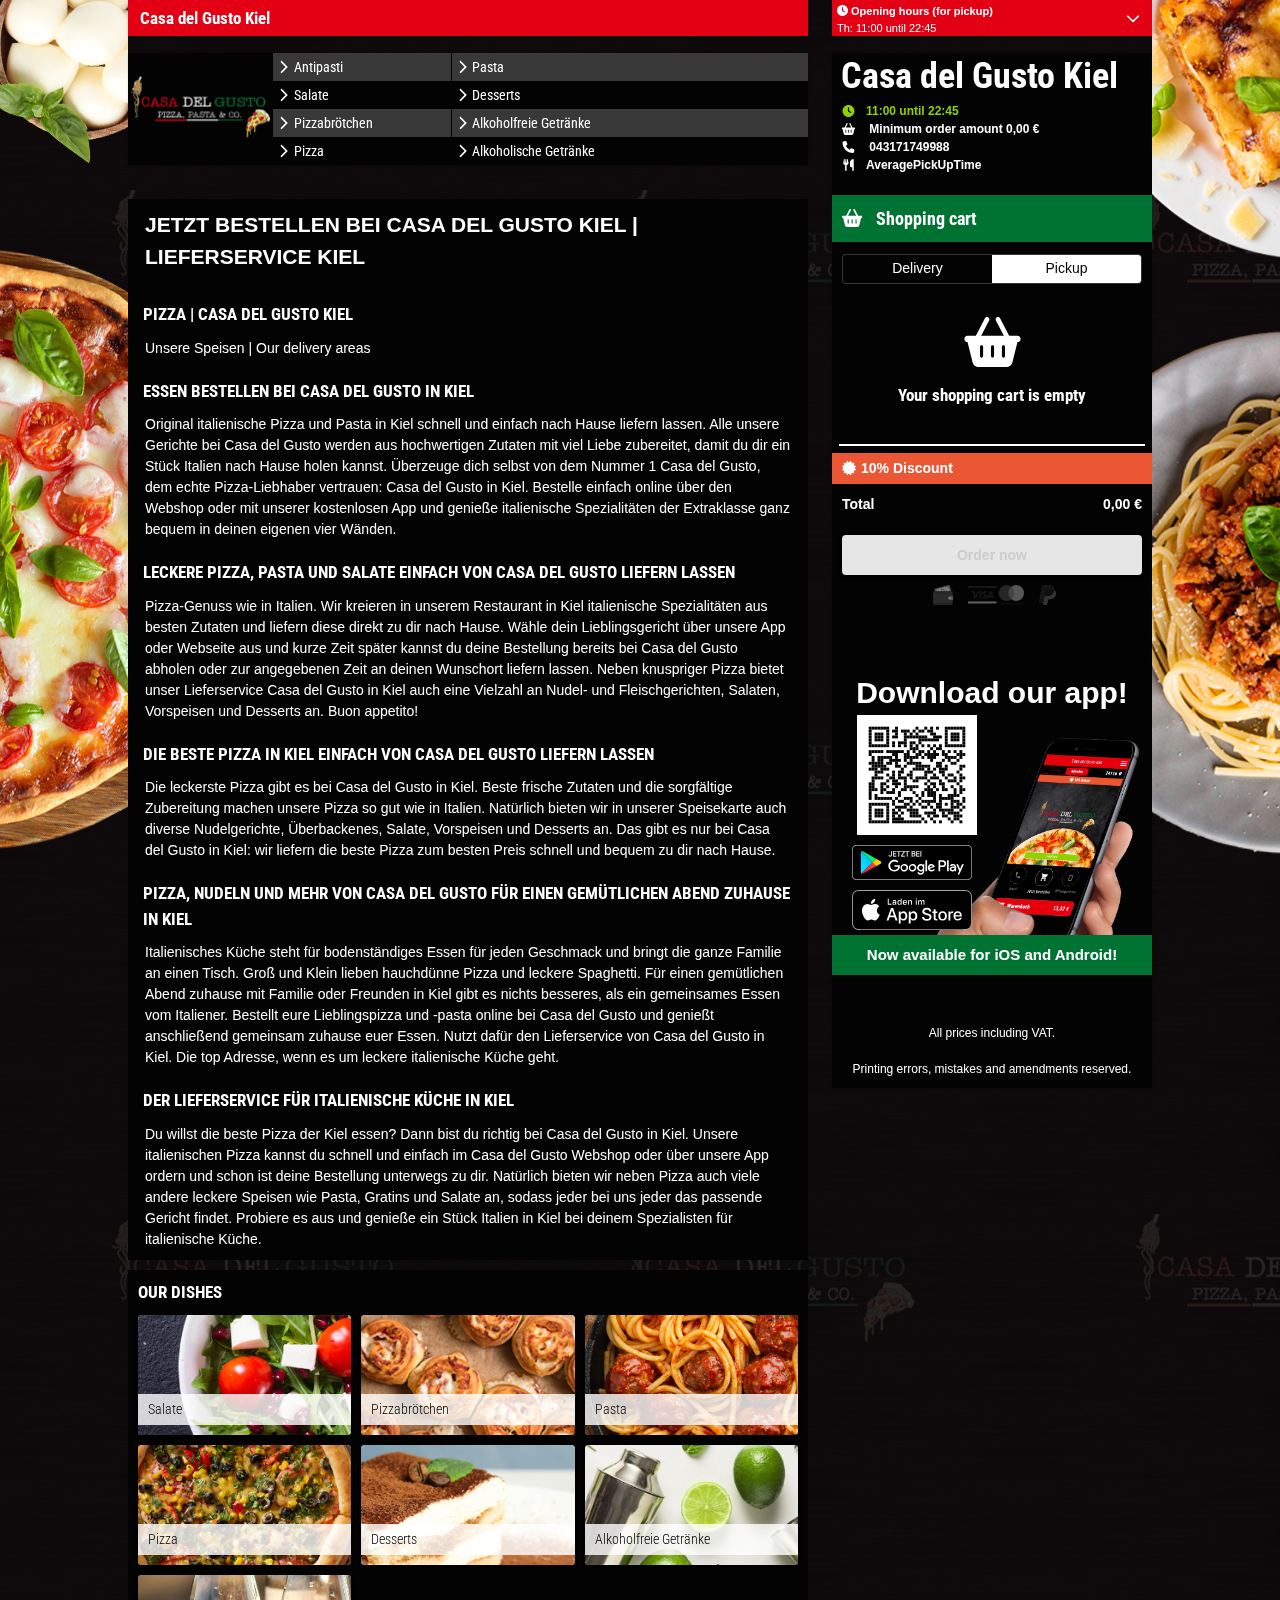
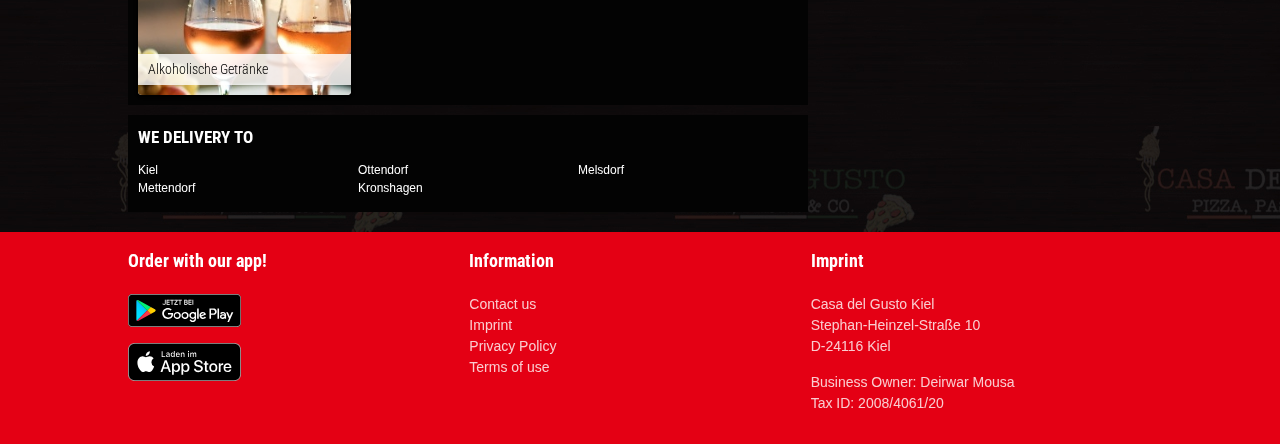
==== commit 9978702d: "main content mobile" ====
--- a/index.html
+++ b/index.html
@@ -5,1296 +5,3200 @@
     <meta http-equiv="X-UA-Compatible" content="IE=edge" />
     <meta name="viewport" content="width=device-width, initial-scale=1.0" />
     <title>desktop mode website</title>
-    <link rel="stylesheet" href="css/responsive.css">
+    <link rel="stylesheet" href="css/responsive.css" />
     <link rel="stylesheet" href="css/style.css" />
-    <link rel="stylesheet" href="css/all.min.css">
+    <link rel="stylesheet" href="css/all.min.css" />
   </head>
   <body>
     <div class="app">
-    <div class="app-wrapper desktop-app-wrapper">
-      <div class="desktop-wrapper">
-        <div class="left-bg"></div>
-        <div class="main-wrapper">
-          <div class="row1">
-            <div class="title-main-wrapper">
-              <div class="components-title white-block">
-                <h1>Casa del Gusto Kiel</h1>
+      <div class="app-wrapper desktop-app-wrapper">
+        <div class="desktop-wrapper">
+          <div class="left-bg"></div>
+          <div class="main-wrapper">
+            <div class="row1">
+              <div class="title-main-wrapper">
+                <div class="components-title white-block">
+                  <h1>Casa del Gusto Kiel</h1>
+                </div>
+              </div>
+              <div class="hours-main-wrapper">
+                <div class="opening-hours white-block">
+                  <div class="times-block">
+                    <span class="title">
+                      <i class="fas fa-clock"></i>
+                      Opening hours (for pickup)
+                    </span>
+                    <span>Th: 11:00 until 22:45</span>
+                  </div>
+                  <div class="chevron-block desktop-only">
+                    <span class="fas fa-chevron-down"></span>
+                  </div>
+                </div>
               </div>
             </div>
-            <div class="hours-main-wrapper">
-              <div class="opening-hours white-block">
-                <div class="times-block">
-                  <span class="title">
-                    <i class="fas fa-clock"></i>
-                    Opening hours (for pickup)
-                  </span>
-                  <span>Th: 11:00 until 22:45</span>
+            <div class="row2">
+              <div class="categories-Wrapper">
+                <div class="categories-menu-wrapper white-block">
+                  <div class="logo-container logo-click">
+                    <img
+                      class="logo"
+                      src="images/logo.png"
+                      alt="Jetzt bestellen bei Casa del Gusto Kiel | Lieferservice Kiel logo"
+                    />
+                  </div>
+                  <div class="category-menu-desktop-hermes-theme">
+                    <a
+                      href="#"
+                      class="odd category-wrapper pointer"
+                      data-content=".Antipasti"
+                    >
+                      <i class="fff fa-solid fa-chevron-right"></i>
+                      <span class="name">Antipasti</span>
+                    </a>
+                    <a
+                      href="#"
+                      class="category-wrapper pointer"
+                      data-content=".Salate"
+                    >
+                      <i class="fff fa-solid fa-chevron-right"></i>
+                      <span class="name">Salate</span>
+                    </a>
+                    <a
+                      href="#"
+                      class="odd category-wrapper pointer"
+                      data-content=".Pizzabrötchen"
+                    >
+                      <i class="fff fa-solid fa-chevron-right"></i>
+                      <span class="name">Pizzabrötchen</span>
+                    </a>
+                    <a
+                      href="#"
+                      class="category-wrapper pointer"
+                      data-content=".Pizza"
+                    >
+                      <i class="fff fa-solid fa-chevron-right"></i>
+                      <span class="name">Pizza</span>
+                    </a>
+                    <a
+                      href="#"
+                      class="odd category-wrapper pointer"
+                      data-content=".Pasta"
+                    >
+                      <i class="fff fa-solid fa-chevron-right"></i>
+                      <span class="name">Pasta</span>
+                    </a>
+                    <a
+                      href="#"
+                      class="category-wrapper pointer"
+                      data-content=".Desserts"
+                    >
+                      <i class="fff fa-solid fa-chevron-right"></i>
+                      <span class="name">Desserts</span>
+                    </a>
+                    <a
+                      href="#"
+                      class="odd category-wrapper pointer"
+                      data-content=".Alkoholfreie-Getränke"
+                    >
+                      <i class="fff fa-solid fa-chevron-right"></i>
+                      <span class="name">Alkoholfreie Getränke</span>
+                    </a>
+                    <a
+                      href="#"
+                      class="category-wrapper pointer"
+                      data-content=".Alkoholische-Getränke"
+                    >
+                      <i class="fff fa-solid fa-chevron-right"></i>
+                      <span class="name">Alkoholische Getränke</span>
+                    </a>
+                    <span class="odd category-wrapper"></span>
+                    <span class="category-wrapper"></span>
+                    <span class="odd category-wrapper"></span>
+                    <span class="category-wrapper"></span>
+                  </div>
                 </div>
-                <div class="chevron-block desktop-only">
-                  <span class="fas fa-chevron-down"></span>
+                <div class="homepage-desktop">
+                  <main class="desktop-content">
+                    <section class="homepage-seotext desktop-homepage-section">
+                      <div class="homepage-title">
+                        Jetzt bestellen bei Casa del Gusto Kiel | Lieferservice
+                        Kiel
+                      </div>
+                      <h2>Pizza | Casa del Gusto Kiel</h2>
+                      <div class="homepage-anchors">
+                        <a href="#">Unsere Speisen</a>
+                        |
+                        <a href="#">Our delivery areas</a>
+                      </div>
+                      <h2>Essen bestellen bei Casa del Gusto in Kiel</h2>
+                      <p>
+                        Original italienische Pizza und Pasta in Kiel schnell
+                        und einfach nach Hause liefern lassen. Alle unsere
+                        Gerichte bei Casa del Gusto werden aus hochwertigen
+                        Zutaten mit viel Liebe zubereitet, damit du dir ein
+                        Stück Italien nach Hause holen kannst. Überzeuge dich
+                        selbst von dem Nummer 1 Casa del Gusto, dem echte
+                        Pizza-Liebhaber vertrauen: Casa del Gusto in Kiel.
+                        Bestelle einfach online über den Webshop oder mit
+                        unserer kostenlosen App und genieße italienische
+                        Spezialitäten der Extraklasse ganz bequem in deinen
+                        eigenen vier Wänden.
+                      </p>
+                      <h2>
+                        Leckere Pizza, Pasta und Salate einfach von Casa del
+                        Gusto liefern lassen
+                      </h2>
+                      <p>
+                        Pizza-Genuss wie in Italien. Wir kreieren in unserem
+                        Restaurant in Kiel italienische Spezialitäten aus besten
+                        Zutaten und liefern diese direkt zu dir nach Hause.
+                        Wähle dein Lieblingsgericht über unsere App oder
+                        Webseite aus und kurze Zeit später kannst du deine
+                        Bestellung bereits bei Casa del Gusto abholen oder zur
+                        angegebenen Zeit an deinen Wunschort liefern lassen.
+                        Neben knuspriger Pizza bietet unser Lieferservice Casa
+                        del Gusto in Kiel auch eine Vielzahl an Nudel- und
+                        Fleischgerichten, Salaten, Vorspeisen und Desserts an.
+                        Buon appetito!
+                      </p>
+                      <h2>
+                        Die beste Pizza in Kiel einfach von Casa del Gusto
+                        liefern lassen
+                      </h2>
+                      <p>
+                        Die leckerste Pizza gibt es bei Casa del Gusto in Kiel.
+                        Beste frische Zutaten und die sorgfältige Zubereitung
+                        machen unsere Pizza so gut wie in Italien. Natürlich
+                        bieten wir in unserer Speisekarte auch diverse
+                        Nudelgerichte, Überbackenes, Salate, Vorspeisen und
+                        Desserts an. Das gibt es nur bei Casa del Gusto in Kiel:
+                        wir liefern die beste Pizza zum besten Preis schnell und
+                        bequem zu dir nach Hause.
+                      </p>
+                      <h2>
+                        Pizza, Nudeln und mehr von Casa del Gusto für einen
+                        gemütlichen Abend zuhause in Kiel
+                      </h2>
+                      <p>
+                        Italienisches Küche steht für bodenständiges Essen für
+                        jeden Geschmack und bringt die ganze Familie an einen
+                        Tisch. Groß und Klein lieben hauchdünne Pizza und
+                        leckere Spaghetti. Für einen gemütlichen Abend zuhause
+                        mit Familie oder Freunden in Kiel gibt es nichts
+                        besseres, als ein gemeinsames Essen vom Italiener.
+                        Bestellt eure Lieblingspizza und -pasta online bei Casa
+                        del Gusto und genießt anschließend gemeinsam zuhause
+                        euer Essen. Nutzt dafür den Lieferservice von Casa del
+                        Gusto in Kiel. Die top Adresse, wenn es um leckere
+                        italienische Küche geht.
+                      </p>
+                      <h2>Der Lieferservice für italienische Küche in Kiel</h2>
+                      <p>
+                        Du willst die beste Pizza der Kiel essen? Dann bist du
+                        richtig bei Casa del Gusto in Kiel. Unsere italienischen
+                        Pizza kannst du schnell und einfach im Casa del Gusto
+                        Webshop oder über unsere App ordern und schon ist deine
+                        Bestellung unterwegs zu dir. Natürlich bieten wir neben
+                        Pizza auch viele andere leckere Speisen wie Pasta,
+                        Gratins und Salate an, sodass jeder bei uns jeder das
+                        passende Gericht findet. Probiere es aus und genieße ein
+                        Stück Italien in Kiel bei deinem Spezialisten für
+                        italienische Küche.
+                      </p>
+                    </section>
+                    <section
+                      class="desktop-homepage-section desktop-homepage-categories"
+                    >
+                      <h2>Our dishes</h2>
+                      <div class="list">
+                        <div class="item-wrapper" data-content=".Salate">
+                          <a class="item" href="#">
+                            <div class="img-wrapper">
+                              <img src="images/category1.jpg" alt="Salate" />
+                            </div>
+                            <span class="title">Salate</span>
+                          </a>
+                        </div>
+                        <div class="item-wrapper" data-content=".Pizzabrötchen">
+                          <a class="item" href="#">
+                            <div class="img-wrapper">
+                              <img
+                                src="images/category2.jpg"
+                                alt="Pizzabrötchen"
+                              />
+                            </div>
+                            <span class="title">Pizzabrötchen</span>
+                          </a>
+                        </div>
+                        <div class="item-wrapper" data-content=".Pasta">
+                          <a class="item" href="#">
+                            <div class="img-wrapper">
+                              <img src="images/category3.jpg" alt="Pasta" />
+                            </div>
+                            <span class="title">Pasta</span>
+                          </a>
+                        </div>
+                        <div class="item-wrapper" data-content=".Pizza">
+                          <a class="item" href="#">
+                            <div class="img-wrapper">
+                              <img src="images/category4.jpg" alt="Pizza" />
+                            </div>
+                            <span class="title">Pizza</span>
+                          </a>
+                        </div>
+                        <div class="item-wrapper" data-content=".Desserts">
+                          <a class="item" href="#">
+                            <div class="img-wrapper">
+                              <img src="images/category5.jpg" alt="Desserts" />
+                            </div>
+                            <span class="title">Desserts</span>
+                          </a>
+                        </div>
+                        <div
+                          class="item-wrapper"
+                          data-content=".Alkoholfreie-Getränke"
+                        >
+                          <a class="item" href="#">
+                            <div class="img-wrapper">
+                              <img
+                                src="images/category6.jpg"
+                                alt="Alkoholfreie Getränke"
+                              />
+                            </div>
+                            <span class="title">Alkoholfreie Getränke</span>
+                          </a>
+                        </div>
+                        <div
+                          class="item-wrapper"
+                          data-content=".Alkoholische-Getränke"
+                        >
+                          <a class="item" href="#">
+                            <div class="img-wrapper">
+                              <img
+                                src="images/category7.jpg"
+                                alt="Alkoholische Getränke"
+                              />
+                            </div>
+                            <span class="title">Alkoholische Getränke</span>
+                          </a>
+                        </div>
+                      </div>
+                    </section>
+                    <section
+                      class="desktop-homepage-section desktop-homepage-delivery"
+                    >
+                      <h2>We delivery to</h2>
+                      <div class="list">
+                        <div class="item">Kiel</div>
+                        <div class="item">Ottendorf</div>
+                        <div class="item">Melsdorf</div>
+                        <div class="item">Mettendorf</div>
+                        <div class="item">Kronshagen</div>
+                      </div>
+                    </section>
+                  </main>
+                </div>
+                <div class="all-product">
+                  <div class="product-desktop-main-container Antipasti">
+                    <div class="product-list-category-header-container">
+                      <div class="image-mode-container">
+                        <span
+                          class="category-image lazy-load-image-background lazy-load-image-loaded"
+                        >
+                          <img
+                            src="images/antibastiimgheader.jpg"
+                            alt="Antipasti"
+                          />
+                        </span>
+                        <div class="image-mode-title-text">Antipasti</div>
+                      </div>
+                    </div>
+                    <div class="products-list-container">
+                      <div class="product-small-picture-container">
+                        <div class="product-small-picture-wrapper">
+                          <div class="product-small-picture-text-container">
+                            <div class="product-small-picture-title-block">
+                              <div class="productNameWrap">
+                                <h5 class="Heading-Heading5 productName">
+                                  Gemischter Salat
+                                </h5>
+                                <button class="productInfo">
+                                  <p class="Text-textp">Product information</p>
+                                </button>
+                              </div>
+                            </div>
+                            <div
+                              class="product-small-picture-description-block"
+                            >
+                              Diverse Blattsalate, Gurken, Cherrytomaten,
+                              Paprika, Oliven, Mais, rote Zwiebeln & Peperoni
+                            </div>
+                          </div>
+                          <div class="product-small-picture-button-wrapper">
+                            <div class="product-standard-button-container">
+                              <i class="left-plus">+</i>
+                              <div class="product-standard-button-text">
+                                6,90 €
+                              </div>
+                            </div>
+                          </div>
+                        </div>
+                      </div>
+                      <div class="product-small-picture-container">
+                        <div class="product-small-picture-wrapper">
+                          <div class="product-small-picture-text-container">
+                            <div class="product-small-picture-title-block">
+                              <div class="productNameWrap">
+                                <h5 class="Heading-Heading5 productName">
+                                  Gemischter Salat
+                                </h5>
+                                <button class="productInfo">
+                                  <p class="Text-textp">Product information</p>
+                                </button>
+                              </div>
+                            </div>
+                            <div
+                              class="product-small-picture-description-block"
+                            >
+                              Diverse Blattsalate, Gurken, Cherrytomaten,
+                              Paprika, Oliven, Mais, rote Zwiebeln & Peperoni
+                            </div>
+                          </div>
+                          <div class="product-small-picture-button-wrapper">
+                            <div class="product-standard-button-container">
+                              <i class="left-plus">+</i>
+                              <div class="product-standard-button-text">
+                                6,90 €
+                              </div>
+                            </div>
+                          </div>
+                        </div>
+                      </div>
+                      <div class="product-small-picture-container">
+                        <div class="product-small-picture-wrapper">
+                          <div class="product-small-picture-text-container">
+                            <div class="product-small-picture-title-block">
+                              <div class="productNameWrap">
+                                <h5 class="Heading-Heading5 productName">
+                                  Gemischter Salat
+                                </h5>
+                                <button class="productInfo">
+                                  <p class="Text-textp">Product information</p>
+                                </button>
+                              </div>
+                            </div>
+                            <div
+                              class="product-small-picture-description-block"
+                            >
+                              Diverse Blattsalate, Gurken, Cherrytomaten,
+                              Paprika, Oliven, Mais, rote Zwiebeln & Peperoni
+                            </div>
+                          </div>
+                          <div class="product-small-picture-button-wrapper">
+                            <div class="product-standard-button-container">
+                              <i class="left-plus">+</i>
+                              <div class="product-standard-button-text">
+                                6,90 €
+                              </div>
+                            </div>
+                          </div>
+                        </div>
+                      </div>
+                      <div class="product-small-picture-container">
+                        <div class="product-small-picture-wrapper">
+                          <div class="product-small-picture-text-container">
+                            <div class="product-small-picture-title-block">
+                              <div class="productNameWrap">
+                                <h5 class="Heading-Heading5 productName">
+                                  Gemischter Salat
+                                </h5>
+                                <button class="productInfo">
+                                  <p class="Text-textp">Product information</p>
+                                </button>
+                              </div>
+                            </div>
+                            <div
+                              class="product-small-picture-description-block"
+                            >
+                              Diverse Blattsalate, Gurken, Cherrytomaten,
+                              Paprika, Oliven, Mais, rote Zwiebeln & Peperoni
+                            </div>
+                          </div>
+                          <div class="product-small-picture-button-wrapper">
+                            <div class="product-standard-button-container">
+                              <i class="left-plus">+</i>
+                              <div class="product-standard-button-text">
+                                6,90 €
+                              </div>
+                            </div>
+                          </div>
+                        </div>
+                      </div>
+                      <div class="product-small-picture-container">
+                        <div class="product-small-picture-wrapper">
+                          <div class="product-small-picture-text-container">
+                            <div class="product-small-picture-title-block">
+                              <div class="productNameWrap">
+                                <h5 class="Heading-Heading5 productName">
+                                  Gemischter Salat
+                                </h5>
+                                <button class="productInfo">
+                                  <p class="Text-textp">Product information</p>
+                                </button>
+                              </div>
+                            </div>
+                            <div
+                              class="product-small-picture-description-block"
+                            >
+                              Diverse Blattsalate, Gurken, Cherrytomaten,
+                              Paprika, Oliven, Mais, rote Zwiebeln & Peperoni
+                            </div>
+                          </div>
+                          <div class="product-small-picture-button-wrapper">
+                            <div class="product-standard-button-container">
+                              <i class="left-plus">+</i>
+                              <div class="product-standard-button-text">
+                                6,90 €
+                              </div>
+                            </div>
+                          </div>
+                        </div>
+                      </div>
+                    </div>
+                    <div class="allergens-list">
+                      <a href="#">
+                        <p class="Text-textp">
+                          Detailed list of all allergens and additives
+                        </p>
+                      </a>
+                    </div>
+                  </div>
+                  <div class="product-desktop-main-container Salate">
+                    <div class="product-list-category-header-container">
+                      <div class="image-mode-container">
+                        <span
+                          class="category-image lazy-load-image-background lazy-load-image-loaded"
+                        >
+                          <img src="images/salateimgheader.jpg" alt="salate" />
+                        </span>
+                        <div class="image-mode-title-text">Salate</div>
+                      </div>
+                    </div>
+                    <div class="products-list-container">
+                      <div class="product-small-picture-container">
+                        <div class="product-small-picture-wrapper">
+                          <div class="product-small-picture-text-container">
+                            <div class="product-small-picture-title-block">
+                              <div class="productNameWrap">
+                                <h5 class="Heading-Heading5 productName">
+                                  Gemischter Salat
+                                </h5>
+                                <button class="productInfo">
+                                  <p class="Text-textp">Product information</p>
+                                </button>
+                              </div>
+                            </div>
+                            <div
+                              class="product-small-picture-description-block"
+                            >
+                              Diverse Blattsalate, Gurken, Cherrytomaten,
+                              Paprika, Oliven, Mais, rote Zwiebeln & Peperoni
+                            </div>
+                          </div>
+                          <div class="product-small-picture-button-wrapper">
+                            <div class="product-standard-button-container">
+                              <i class="left-plus">+</i>
+                              <div class="product-standard-button-text">
+                                6,90 €
+                              </div>
+                            </div>
+                          </div>
+                        </div>
+                      </div>
+                      <div class="product-small-picture-container">
+                        <div class="product-small-picture-wrapper">
+                          <div class="product-small-picture-text-container">
+                            <div class="product-small-picture-title-block">
+                              <div class="productNameWrap">
+                                <h5 class="Heading-Heading5 productName">
+                                  Gemischter Salat
+                                </h5>
+                                <button class="productInfo">
+                                  <p class="Text-textp">Product information</p>
+                                </button>
+                              </div>
+                            </div>
+                            <div
+                              class="product-small-picture-description-block"
+                            >
+                              Diverse Blattsalate, Gurken, Cherrytomaten,
+                              Paprika, Oliven, Mais, rote Zwiebeln & Peperoni
+                            </div>
+                          </div>
+                          <div class="product-small-picture-button-wrapper">
+                            <div class="product-standard-button-container">
+                              <i class="left-plus">+</i>
+                              <div class="product-standard-button-text">
+                                6,90 €
+                              </div>
+                            </div>
+                          </div>
+                        </div>
+                      </div>
+                      <div class="product-small-picture-container">
+                        <div class="product-small-picture-wrapper">
+                          <div class="product-small-picture-text-container">
+                            <div class="product-small-picture-title-block">
+                              <div class="productNameWrap">
+                                <h5 class="Heading-Heading5 productName">
+                                  Gemischter Salat
+                                </h5>
+                                <button class="productInfo">
+                                  <p class="Text-textp">Product information</p>
+                                </button>
+                              </div>
+                            </div>
+                            <div
+                              class="product-small-picture-description-block"
+                            >
+                              Diverse Blattsalate, Gurken, Cherrytomaten,
+                              Paprika, Oliven, Mais, rote Zwiebeln & Peperoni
+                            </div>
+                          </div>
+                          <div class="product-small-picture-button-wrapper">
+                            <div class="product-standard-button-container">
+                              <i class="left-plus">+</i>
+                              <div class="product-standard-button-text">
+                                6,90 €
+                              </div>
+                            </div>
+                          </div>
+                        </div>
+                      </div>
+                      <div class="product-small-picture-container">
+                        <div class="product-small-picture-wrapper">
+                          <div class="product-small-picture-text-container">
+                            <div class="product-small-picture-title-block">
+                              <div class="productNameWrap">
+                                <h5 class="Heading-Heading5 productName">
+                                  Gemischter Salat
+                                </h5>
+                                <button class="productInfo">
+                                  <p class="Text-textp">Product information</p>
+                                </button>
+                              </div>
+                            </div>
+                            <div
+                              class="product-small-picture-description-block"
+                            >
+                              Diverse Blattsalate, Gurken, Cherrytomaten,
+                              Paprika, Oliven, Mais, rote Zwiebeln & Peperoni
+                            </div>
+                          </div>
+                          <div class="product-small-picture-button-wrapper">
+                            <div class="product-standard-button-container">
+                              <i class="left-plus">+</i>
+                              <div class="product-standard-button-text">
+                                6,90 €
+                              </div>
+                            </div>
+                          </div>
+                        </div>
+                      </div>
+                    </div>
+                    <div class="allergens-list">
+                      <a href="#">
+                        <p class="Text-textp">
+                          Detailed list of all allergens and additives
+                        </p>
+                      </a>
+                    </div>
+                  </div>
+                  <div class="product-desktop-main-container Pizzabrötchen">
+                    <div class="product-list-category-header-container">
+                      <div class="image-mode-container">
+                        <span
+                          class="category-image lazy-load-image-background lazy-load-image-loaded"
+                        >
+                          <img
+                            src="images/bizzzaproimgheader.jpg"
+                            alt="Pizzabrötchen"
+                          />
+                        </span>
+                        <div class="image-mode-title-text">Pizzabrötchen</div>
+                      </div>
+                    </div>
+                    <div class="products-list-container">
+                      <div class="product-small-picture-container">
+                        <div class="product-small-picture-wrapper">
+                          <div class="product-small-picture-text-container">
+                            <div class="product-small-picture-title-block">
+                              <div class="productNameWrap">
+                                <h5 class="Heading-Heading5 productName">
+                                  Gemischter Salat
+                                </h5>
+                                <button class="productInfo">
+                                  <p class="Text-textp">Product information</p>
+                                </button>
+                              </div>
+                            </div>
+                            <div
+                              class="product-small-picture-description-block"
+                            >
+                              Diverse Blattsalate, Gurken, Cherrytomaten,
+                              Paprika, Oliven, Mais, rote Zwiebeln & Peperoni
+                            </div>
+                          </div>
+                          <div class="product-small-picture-button-wrapper">
+                            <div class="product-standard-button-container">
+                              <i class="left-plus">+</i>
+                              <div class="product-standard-button-text">
+                                6,90 €
+                              </div>
+                            </div>
+                          </div>
+                        </div>
+                      </div>
+                      <div class="product-small-picture-container">
+                        <div class="product-small-picture-wrapper">
+                          <div class="product-small-picture-text-container">
+                            <div class="product-small-picture-title-block">
+                              <div class="productNameWrap">
+                                <h5 class="Heading-Heading5 productName">
+                                  Gemischter Salat
+                                </h5>
+                                <button class="productInfo">
+                                  <p class="Text-textp">Product information</p>
+                                </button>
+                              </div>
+                            </div>
+                            <div
+                              class="product-small-picture-description-block"
+                            >
+                              Diverse Blattsalate, Gurken, Cherrytomaten,
+                              Paprika, Oliven, Mais, rote Zwiebeln & Peperoni
+                            </div>
+                          </div>
+                          <div class="product-small-picture-button-wrapper">
+                            <div class="product-standard-button-container">
+                              <i class="left-plus">+</i>
+                              <div class="product-standard-button-text">
+                                6,90 €
+                              </div>
+                            </div>
+                          </div>
+                        </div>
+                      </div>
+                      <div class="product-small-picture-container">
+                        <div class="product-small-picture-wrapper">
+                          <div class="product-small-picture-text-container">
+                            <div class="product-small-picture-title-block">
+                              <div class="productNameWrap">
+                                <h5 class="Heading-Heading5 productName">
+                                  Gemischter Salat
+                                </h5>
+                                <button class="productInfo">
+                                  <p class="Text-textp">Product information</p>
+                                </button>
+                              </div>
+                            </div>
+                            <div
+                              class="product-small-picture-description-block"
+                            >
+                              Diverse Blattsalate, Gurken, Cherrytomaten,
+                              Paprika, Oliven, Mais, rote Zwiebeln & Peperoni
+                            </div>
+                          </div>
+                          <div class="product-small-picture-button-wrapper">
+                            <div class="product-standard-button-container">
+                              <i class="left-plus">+</i>
+                              <div class="product-standard-button-text">
+                                6,90 €
+                              </div>
+                            </div>
+                          </div>
+                        </div>
+                      </div>
+                      <div class="product-small-picture-container">
+                        <div class="product-small-picture-wrapper">
+                          <div class="product-small-picture-text-container">
+                            <div class="product-small-picture-title-block">
+                              <div class="productNameWrap">
+                                <h5 class="Heading-Heading5 productName">
+                                  Gemischter Salat
+                                </h5>
+                                <button class="productInfo">
+                                  <p class="Text-textp">Product information</p>
+                                </button>
+                              </div>
+                            </div>
+                            <div
+                              class="product-small-picture-description-block"
+                            >
+                              Diverse Blattsalate, Gurken, Cherrytomaten,
+                              Paprika, Oliven, Mais, rote Zwiebeln & Peperoni
+                            </div>
+                          </div>
+                          <div class="product-small-picture-button-wrapper">
+                            <div class="product-standard-button-container">
+                              <i class="left-plus">+</i>
+                              <div class="product-standard-button-text">
+                                6,90 €
+                              </div>
+                            </div>
+                          </div>
+                        </div>
+                      </div>
+                    </div>
+                    <div class="allergens-list">
+                      <a href="#">
+                        <p class="Text-textp">
+                          Detailed list of all allergens and additives
+                        </p>
+                      </a>
+                    </div>
+                  </div>
+                  <div class="product-desktop-main-container Pizza">
+                    <div class="product-list-category-header-container">
+                      <div class="image-mode-container">
+                        <span
+                          class="category-image lazy-load-image-background lazy-load-image-loaded"
+                        >
+                          <img src="images/pizzaimgheader.jpg" alt="Pizza" />
+                        </span>
+                        <div class="image-mode-title-text">Pizza</div>
+                      </div>
+                    </div>
+                    <div class="products-list-container">
+                      <div class="product-small-picture-container">
+                        <div class="product-small-picture-wrapper">
+                          <div class="product-small-picture-text-container">
+                            <div class="product-small-picture-title-block">
+                              <div class="productNameWrap">
+                                <h5 class="Heading-Heading5 productName">
+                                  Gemischter Salat
+                                </h5>
+                                <button class="productInfo">
+                                  <p class="Text-textp">Product information</p>
+                                </button>
+                              </div>
+                            </div>
+                            <div
+                              class="product-small-picture-description-block"
+                            >
+                              Diverse Blattsalate, Gurken, Cherrytomaten,
+                              Paprika, Oliven, Mais, rote Zwiebeln & Peperoni
+                            </div>
+                          </div>
+                          <div class="product-small-picture-button-wrapper">
+                            <div class="product-standard-button-container">
+                              <i class="left-plus">+</i>
+                              <div class="product-standard-button-text">
+                                6,90 €
+                              </div>
+                            </div>
+                          </div>
+                        </div>
+                      </div>
+                      <div class="product-small-picture-container">
+                        <div class="product-small-picture-wrapper">
+                          <div class="product-small-picture-text-container">
+                            <div class="product-small-picture-title-block">
+                              <div class="productNameWrap">
+                                <h5 class="Heading-Heading5 productName">
+                                  Gemischter Salat
+                                </h5>
+                                <button class="productInfo">
+                                  <p class="Text-textp">Product information</p>
+                                </button>
+                              </div>
+                            </div>
+                            <div
+                              class="product-small-picture-description-block"
+                            >
+                              Diverse Blattsalate, Gurken, Cherrytomaten,
+                              Paprika, Oliven, Mais, rote Zwiebeln & Peperoni
+                            </div>
+                          </div>
+                          <div class="product-small-picture-button-wrapper">
+                            <div class="product-standard-button-container">
+                              <i class="left-plus">+</i>
+                              <div class="product-standard-button-text">
+                                6,90 €
+                              </div>
+                            </div>
+                          </div>
+                        </div>
+                      </div>
+                      <div class="product-small-picture-container">
+                        <div class="product-small-picture-wrapper">
+                          <div class="product-small-picture-text-container">
+                            <div class="product-small-picture-title-block">
+                              <div class="productNameWrap">
+                                <h5 class="Heading-Heading5 productName">
+                                  Gemischter Salat
+                                </h5>
+                                <button class="productInfo">
+                                  <p class="Text-textp">Product information</p>
+                                </button>
+                              </div>
+                            </div>
+                            <div
+                              class="product-small-picture-description-block"
+                            >
+                              Diverse Blattsalate, Gurken, Cherrytomaten,
+                              Paprika, Oliven, Mais, rote Zwiebeln & Peperoni
+                            </div>
+                          </div>
+                          <div class="product-small-picture-button-wrapper">
+                            <div class="product-standard-button-container">
+                              <i class="left-plus">+</i>
+                              <div class="product-standard-button-text">
+                                6,90 €
+                              </div>
+                            </div>
+                          </div>
+                        </div>
+                      </div>
+                      <div class="product-small-picture-container">
+                        <div class="product-small-picture-wrapper">
+                          <div class="product-small-picture-text-container">
+                            <div class="product-small-picture-title-block">
+                              <div class="productNameWrap">
+                                <h5 class="Heading-Heading5 productName">
+                                  Gemischter Salat
+                                </h5>
+                                <button class="productInfo">
+                                  <p class="Text-textp">Product information</p>
+                                </button>
+                              </div>
+                            </div>
+                            <div
+                              class="product-small-picture-description-block"
+                            >
+                              Diverse Blattsalate, Gurken, Cherrytomaten,
+                              Paprika, Oliven, Mais, rote Zwiebeln & Peperoni
+                            </div>
+                          </div>
+                          <div class="product-small-picture-button-wrapper">
+                            <div class="product-standard-button-container">
+                              <i class="left-plus">+</i>
+                              <div class="product-standard-button-text">
+                                6,90 €
+                              </div>
+                            </div>
+                          </div>
+                        </div>
+                      </div>
+                    </div>
+                    <div class="allergens-list">
+                      <a href="#">
+                        <p class="Text-textp">
+                          Detailed list of all allergens and additives
+                        </p>
+                      </a>
+                    </div>
+                  </div>
+                  <div class="product-desktop-main-container Pasta">
+                    <div class="product-list-category-header-container">
+                      <div class="image-mode-container">
+                        <span
+                          class="category-image lazy-load-image-background lazy-load-image-loaded"
+                        >
+                          <img src="images/pastaimgheader.jpg" alt="Pasta" />
+                        </span>
+                        <div class="image-mode-title-text">Pasta</div>
+                      </div>
+                    </div>
+                    <div class="products-list-container">
+                      <div class="product-small-picture-container">
+                        <div class="product-small-picture-wrapper">
+                          <div class="product-small-picture-text-container">
+                            <div class="product-small-picture-title-block">
+                              <div class="productNameWrap">
+                                <h5 class="Heading-Heading5 productName">
+                                  Gemischter Salat
+                                </h5>
+                                <button class="productInfo">
+                                  <p class="Text-textp">Product information</p>
+                                </button>
+                              </div>
+                            </div>
+                            <div
+                              class="product-small-picture-description-block"
+                            >
+                              Diverse Blattsalate, Gurken, Cherrytomaten,
+                              Paprika, Oliven, Mais, rote Zwiebeln & Peperoni
+                            </div>
+                          </div>
+                          <div class="product-small-picture-button-wrapper">
+                            <div class="product-standard-button-container">
+                              <i class="left-plus">+</i>
+                              <div class="product-standard-button-text">
+                                6,90 €
+                              </div>
+                            </div>
+                          </div>
+                        </div>
+                      </div>
+                      <div class="product-small-picture-container">
+                        <div class="product-small-picture-wrapper">
+                          <div class="product-small-picture-text-container">
+                            <div class="product-small-picture-title-block">
+                              <div class="productNameWrap">
+                                <h5 class="Heading-Heading5 productName">
+                                  Gemischter Salat
+                                </h5>
+                                <button class="productInfo">
+                                  <p class="Text-textp">Product information</p>
+                                </button>
+                              </div>
+                            </div>
+                            <div
+                              class="product-small-picture-description-block"
+                            >
+                              Diverse Blattsalate, Gurken, Cherrytomaten,
+                              Paprika, Oliven, Mais, rote Zwiebeln & Peperoni
+                            </div>
+                          </div>
+                          <div class="product-small-picture-button-wrapper">
+                            <div class="product-standard-button-container">
+                              <i class="left-plus">+</i>
+                              <div class="product-standard-button-text">
+                                6,90 €
+                              </div>
+                            </div>
+                          </div>
+                        </div>
+                      </div>
+                      <div class="product-small-picture-container">
+                        <div class="product-small-picture-wrapper">
+                          <div class="product-small-picture-text-container">
+                            <div class="product-small-picture-title-block">
+                              <div class="productNameWrap">
+                                <h5 class="Heading-Heading5 productName">
+                                  Gemischter Salat
+                                </h5>
+                                <button class="productInfo">
+                                  <p class="Text-textp">Product information</p>
+                                </button>
+                              </div>
+                            </div>
+                            <div
+                              class="product-small-picture-description-block"
+                            >
+                              Diverse Blattsalate, Gurken, Cherrytomaten,
+                              Paprika, Oliven, Mais, rote Zwiebeln & Peperoni
+                            </div>
+                          </div>
+                          <div class="product-small-picture-button-wrapper">
+                            <div class="product-standard-button-container">
+                              <i class="left-plus">+</i>
+                              <div class="product-standard-button-text">
+                                6,90 €
+                              </div>
+                            </div>
+                          </div>
+                        </div>
+                      </div>
+                      <div class="product-small-picture-container">
+                        <div class="product-small-picture-wrapper">
+                          <div class="product-small-picture-text-container">
+                            <div class="product-small-picture-title-block">
+                              <div class="productNameWrap">
+                                <h5 class="Heading-Heading5 productName">
+                                  Gemischter Salat
+                                </h5>
+                                <button class="productInfo">
+                                  <p class="Text-textp">Product information</p>
+                                </button>
+                              </div>
+                            </div>
+                            <div
+                              class="product-small-picture-description-block"
+                            >
+                              Diverse Blattsalate, Gurken, Cherrytomaten,
+                              Paprika, Oliven, Mais, rote Zwiebeln & Peperoni
+                            </div>
+                          </div>
+                          <div class="product-small-picture-button-wrapper">
+                            <div class="product-standard-button-container">
+                              <i class="left-plus">+</i>
+                              <div class="product-standard-button-text">
+                                6,90 €
+                              </div>
+                            </div>
+                          </div>
+                        </div>
+                      </div>
+                    </div>
+                    <div class="allergens-list">
+                      <a href="#">
+                        <p class="Text-textp">
+                          Detailed list of all allergens and additives
+                        </p>
+                      </a>
+                    </div>
+                  </div>
+                  <div class="product-desktop-main-container Desserts">
+                    <div class="product-list-category-header-container">
+                      <div class="image-mode-container">
+                        <span
+                          class="category-image lazy-load-image-background lazy-load-image-loaded"
+                        >
+                          <img
+                            src="images/dessertsimgheader.jpg"
+                            alt="Desserts"
+                          />
+                        </span>
+                        <div class="image-mode-title-text">Desserts</div>
+                      </div>
+                    </div>
+                    <div class="products-list-container">
+                      <div class="product-small-picture-container">
+                        <div class="product-small-picture-wrapper">
+                          <div class="product-small-picture-text-container">
+                            <div class="product-small-picture-title-block">
+                              <div class="productNameWrap">
+                                <h5 class="Heading-Heading5 productName">
+                                  Gemischter Salat
+                                </h5>
+                                <button class="productInfo">
+                                  <p class="Text-textp">Product information</p>
+                                </button>
+                              </div>
+                            </div>
+                            <div
+                              class="product-small-picture-description-block"
+                            >
+                              Diverse Blattsalate, Gurken, Cherrytomaten,
+                              Paprika, Oliven, Mais, rote Zwiebeln & Peperoni
+                            </div>
+                          </div>
+                          <div class="product-small-picture-button-wrapper">
+                            <div class="product-standard-button-container">
+                              <i class="left-plus">+</i>
+                              <div class="product-standard-button-text">
+                                6,90 €
+                              </div>
+                            </div>
+                          </div>
+                        </div>
+                      </div>
+                      <div class="product-small-picture-container">
+                        <div class="product-small-picture-wrapper">
+                          <div class="product-small-picture-text-container">
+                            <div class="product-small-picture-title-block">
+                              <div class="productNameWrap">
+                                <h5 class="Heading-Heading5 productName">
+                                  Gemischter Salat
+                                </h5>
+                                <button class="productInfo">
+                                  <p class="Text-textp">Product information</p>
+                                </button>
+                              </div>
+                            </div>
+                            <div
+                              class="product-small-picture-description-block"
+                            >
+                              Diverse Blattsalate, Gurken, Cherrytomaten,
+                              Paprika, Oliven, Mais, rote Zwiebeln & Peperoni
+                            </div>
+                          </div>
+                          <div class="product-small-picture-button-wrapper">
+                            <div class="product-standard-button-container">
+                              <i class="left-plus">+</i>
+                              <div class="product-standard-button-text">
+                                6,90 €
+                              </div>
+                            </div>
+                          </div>
+                        </div>
+                      </div>
+                      <div class="product-small-picture-container">
+                        <div class="product-small-picture-wrapper">
+                          <div class="product-small-picture-text-container">
+                            <div class="product-small-picture-title-block">
+                              <div class="productNameWrap">
+                                <h5 class="Heading-Heading5 productName">
+                                  Gemischter Salat
+                                </h5>
+                                <button class="productInfo">
+                                  <p class="Text-textp">Product information</p>
+                                </button>
+                              </div>
+                            </div>
+                            <div
+                              class="product-small-picture-description-block"
+                            >
+                              Diverse Blattsalate, Gurken, Cherrytomaten,
+                              Paprika, Oliven, Mais, rote Zwiebeln & Peperoni
+                            </div>
+                          </div>
+                          <div class="product-small-picture-button-wrapper">
+                            <div class="product-standard-button-container">
+                              <i class="left-plus">+</i>
+                              <div class="product-standard-button-text">
+                                6,90 €
+                              </div>
+                            </div>
+                          </div>
+                        </div>
+                      </div>
+                      <div class="product-small-picture-container">
+                        <div class="product-small-picture-wrapper">
+                          <div class="product-small-picture-text-container">
+                            <div class="product-small-picture-title-block">
+                              <div class="productNameWrap">
+                                <h5 class="Heading-Heading5 productName">
+                                  Gemischter Salat
+                                </h5>
+                                <button class="productInfo">
+                                  <p class="Text-textp">Product information</p>
+                                </button>
+                              </div>
+                            </div>
+                            <div
+                              class="product-small-picture-description-block"
+                            >
+                              Diverse Blattsalate, Gurken, Cherrytomaten,
+                              Paprika, Oliven, Mais, rote Zwiebeln & Peperoni
+                            </div>
+                          </div>
+                          <div class="product-small-picture-button-wrapper">
+                            <div class="product-standard-button-container">
+                              <i class="left-plus">+</i>
+                              <div class="product-standard-button-text">
+                                6,90 €
+                              </div>
+                            </div>
+                          </div>
+                        </div>
+                      </div>
+                    </div>
+                    <div class="allergens-list">
+                      <a href="#">
+                        <p class="Text-textp">
+                          Detailed list of all allergens and additives
+                        </p>
+                      </a>
+                    </div>
+                  </div>
+                  <div
+                    class="product-desktop-main-container Alkoholfreie-Getränke"
+                  >
+                    <div class="product-list-category-header-container">
+                      <div class="image-mode-container">
+                        <span
+                          class="category-image lazy-load-image-background lazy-load-image-loaded"
+                        >
+                          <img
+                            src="images/alkholi1imgheader.jpg"
+                            alt="Alkoholfreie-Getränke"
+                          />
+                        </span>
+                        <div class="image-mode-title-text">
+                          Alkoholfreie-Getränke
+                        </div>
+                      </div>
+                    </div>
+                    <div class="products-list-container">
+                      <div class="product-small-picture-container">
+                        <div class="product-small-picture-wrapper">
+                          <div class="product-small-picture-text-container">
+                            <div class="product-small-picture-title-block">
+                              <div class="productNameWrap">
+                                <h5 class="Heading-Heading5 productName">
+                                  Gemischter Salat
+                                </h5>
+                                <button class="productInfo">
+                                  <p class="Text-textp">Product information</p>
+                                </button>
+                              </div>
+                            </div>
+                            <div
+                              class="product-small-picture-description-block"
+                            >
+                              Diverse Blattsalate, Gurken, Cherrytomaten,
+                              Paprika, Oliven, Mais, rote Zwiebeln & Peperoni
+                            </div>
+                          </div>
+                          <div class="product-small-picture-button-wrapper">
+                            <div class="product-standard-button-container">
+                              <i class="left-plus">+</i>
+                              <div class="product-standard-button-text">
+                                6,90 €
+                              </div>
+                            </div>
+                          </div>
+                        </div>
+                      </div>
+                      <div class="product-small-picture-container">
+                        <div class="product-small-picture-wrapper">
+                          <div class="product-small-picture-text-container">
+                            <div class="product-small-picture-title-block">
+                              <div class="productNameWrap">
+                                <h5 class="Heading-Heading5 productName">
+                                  Gemischter Salat
+                                </h5>
+                                <button class="productInfo">
+                                  <p class="Text-textp">Product information</p>
+                                </button>
+                              </div>
+                            </div>
+                            <div
+                              class="product-small-picture-description-block"
+                            >
+                              Diverse Blattsalate, Gurken, Cherrytomaten,
+                              Paprika, Oliven, Mais, rote Zwiebeln & Peperoni
+                            </div>
+                          </div>
+                          <div class="product-small-picture-button-wrapper">
+                            <div class="product-standard-button-container">
+                              <i class="left-plus">+</i>
+                              <div class="product-standard-button-text">
+                                6,90 €
+                              </div>
+                            </div>
+                          </div>
+                        </div>
+                      </div>
+                      <div class="product-small-picture-container">
+                        <div class="product-small-picture-wrapper">
+                          <div class="product-small-picture-text-container">
+                            <div class="product-small-picture-title-block">
+                              <div class="productNameWrap">
+                                <h5 class="Heading-Heading5 productName">
+                                  Gemischter Salat
+                                </h5>
+                                <button class="productInfo">
+                                  <p class="Text-textp">Product information</p>
+                                </button>
+                              </div>
+                            </div>
+                            <div
+                              class="product-small-picture-description-block"
+                            >
+                              Diverse Blattsalate, Gurken, Cherrytomaten,
+                              Paprika, Oliven, Mais, rote Zwiebeln & Peperoni
+                            </div>
+                          </div>
+                          <div class="product-small-picture-button-wrapper">
+                            <div class="product-standard-button-container">
+                              <i class="left-plus">+</i>
+                              <div class="product-standard-button-text">
+                                6,90 €
+                              </div>
+                            </div>
+                          </div>
+                        </div>
+                      </div>
+                      <div class="product-small-picture-container">
+                        <div class="product-small-picture-wrapper">
+                          <div class="product-small-picture-text-container">
+                            <div class="product-small-picture-title-block">
+                              <div class="productNameWrap">
+                                <h5 class="Heading-Heading5 productName">
+                                  Gemischter Salat
+                                </h5>
+                                <button class="productInfo">
+                                  <p class="Text-textp">Product information</p>
+                                </button>
+                              </div>
+                            </div>
+                            <div
+                              class="product-small-picture-description-block"
+                            >
+                              Diverse Blattsalate, Gurken, Cherrytomaten,
+                              Paprika, Oliven, Mais, rote Zwiebeln & Peperoni
+                            </div>
+                          </div>
+                          <div class="product-small-picture-button-wrapper">
+                            <div class="product-standard-button-container">
+                              <i class="left-plus">+</i>
+                              <div class="product-standard-button-text">
+                                6,90 €
+                              </div>
+                            </div>
+                          </div>
+                        </div>
+                      </div>
+                    </div>
+                    <div class="allergens-list">
+                      <a href="#">
+                        <p class="Text-textp">
+                          Detailed list of all allergens and additives
+                        </p>
+                      </a>
+                    </div>
+                  </div>
+                  <div
+                    class="product-desktop-main-container Alkoholische-Getränke"
+                  >
+                    <div class="product-list-category-header-container">
+                      <div class="image-mode-container">
+                        <span
+                          class="category-image lazy-load-image-background lazy-load-image-loaded"
+                        >
+                          <img
+                            src="images/alkholi2imgheader.jpg"
+                            alt="Alkoholische-Getränke"
+                          />
+                        </span>
+                        <div class="image-mode-title-text">
+                          Alkoholische-Getränke
+                        </div>
+                      </div>
+                    </div>
+                    <div class="products-list-container">
+                      <div class="product-small-picture-container">
+                        <div class="product-small-picture-wrapper">
+                          <div class="product-small-picture-text-container">
+                            <div class="product-small-picture-title-block">
+                              <div class="productNameWrap">
+                                <h5 class="Heading-Heading5 productName">
+                                  Gemischter Salat
+                                </h5>
+                                <button class="productInfo">
+                                  <p class="Text-textp">Product information</p>
+                                </button>
+                              </div>
+                            </div>
+                            <div
+                              class="product-small-picture-description-block"
+                            >
+                              Diverse Blattsalate, Gurken, Cherrytomaten,
+                              Paprika, Oliven, Mais, rote Zwiebeln & Peperoni
+                            </div>
+                          </div>
+                          <div class="product-small-picture-button-wrapper">
+                            <div class="product-standard-button-container">
+                              <i class="left-plus">+</i>
+                              <div class="product-standard-button-text">
+                                6,90 €
+                              </div>
+                            </div>
+                          </div>
+                        </div>
+                      </div>
+                      <div class="product-small-picture-container">
+                        <div class="product-small-picture-wrapper">
+                          <div class="product-small-picture-text-container">
+                            <div class="product-small-picture-title-block">
+                              <div class="productNameWrap">
+                                <h5 class="Heading-Heading5 productName">
+                                  Gemischter Salat
+                                </h5>
+                                <button class="productInfo">
+                                  <p class="Text-textp">Product information</p>
+                                </button>
+                              </div>
+                            </div>
+                            <div
+                              class="product-small-picture-description-block"
+                            >
+                              Diverse Blattsalate, Gurken, Cherrytomaten,
+                              Paprika, Oliven, Mais, rote Zwiebeln & Peperoni
+                            </div>
+                          </div>
+                          <div class="product-small-picture-button-wrapper">
+                            <div class="product-standard-button-container">
+                              <i class="left-plus">+</i>
+                              <div class="product-standard-button-text">
+                                6,90 €
+                              </div>
+                            </div>
+                          </div>
+                        </div>
+                      </div>
+                      <div class="product-small-picture-container">
+                        <div class="product-small-picture-wrapper">
+                          <div class="product-small-picture-text-container">
+                            <div class="product-small-picture-title-block">
+                              <div class="productNameWrap">
+                                <h5 class="Heading-Heading5 productName">
+                                  Gemischter Salat
+                                </h5>
+                                <button class="productInfo">
+                                  <p class="Text-textp">Product information</p>
+                                </button>
+                              </div>
+                            </div>
+                            <div
+                              class="product-small-picture-description-block"
+                            >
+                              Diverse Blattsalate, Gurken, Cherrytomaten,
+                              Paprika, Oliven, Mais, rote Zwiebeln & Peperoni
+                            </div>
+                          </div>
+                          <div class="product-small-picture-button-wrapper">
+                            <div class="product-standard-button-container">
+                              <i class="left-plus">+</i>
+                              <div class="product-standard-button-text">
+                                6,90 €
+                              </div>
+                            </div>
+                          </div>
+                        </div>
+                      </div>
+                      <div class="product-small-picture-container">
+                        <div class="product-small-picture-wrapper">
+                          <div class="product-small-picture-text-container">
+                            <div class="product-small-picture-title-block">
+                              <div class="productNameWrap">
+                                <h5 class="Heading-Heading5 productName">
+                                  Gemischter Salat
+                                </h5>
+                                <button class="productInfo">
+                                  <p class="Text-textp">Product information</p>
+                                </button>
+                              </div>
+                            </div>
+                            <div
+                              class="product-small-picture-description-block"
+                            >
+                              Diverse Blattsalate, Gurken, Cherrytomaten,
+                              Paprika, Oliven, Mais, rote Zwiebeln & Peperoni
+                            </div>
+                          </div>
+                          <div class="product-small-picture-button-wrapper">
+                            <div class="product-standard-button-container">
+                              <i class="left-plus">+</i>
+                              <div class="product-standard-button-text">
+                                6,90 €
+                              </div>
+                            </div>
+                          </div>
+                        </div>
+                      </div>
+                    </div>
+                    <div class="allergens-list">
+                      <a href="#">
+                        <p class="Text-textp">
+                          Detailed list of all allergens and additives
+                        </p>
+                      </a>
+                    </div>
+                  </div>
+                </div>
+              </div>
+              <div class="right-pannel-wrapper">
+                <div class="right-side-block white-block">
+                  <h2 class="store-name desktop-only">Casa del Gusto Kiel</h2>
+                  <div class="delivery-info-component">
+                    <div class="opening-time-message open">
+                      <span><i class="ifa fas fa-clock"></i></span>11:00 until
+                      22:45
+                    </div>
+                    <div class="mbv-info">
+                      <i class="ifa fa-solid fa-basket-shopping"></i>
+                      <span class="delivery-info-text"
+                        >Minimum order amount 0,00 €</span
+                      >
+                    </div>
+                    <div class="Phone-Phone">
+                      <i class="ifa fa-solid fa-phone"></i>
+                      <a href="#">043171749988</a>
+                    </div>
+                    <div class="preparation-row">
+                      <i class="ifa fa-solid fa-utensils"></i>
+                      <span class="delivery-info-text">AveragePickUpTime</span>
+                    </div>
+                    <!-- <div class="paysystem-images tablet-and-phone">
+                    <img src="images/paymentway1.png" alt="payment1">
+                    <img src="images/paymentway2.png" alt="payment2">
+                    <img src="images/paymentway3.png" alt="payment3">
+                  </div> -->
+                  </div>
+                  <div class="basket-component">
+                    <div class="heading">
+                      <i
+                        style="margin-right: 10px"
+                        class="ifa fa-solid fa-basket-shopping"
+                      ></i>
+                      Shopping cart
+                      <!-- <div class="tablet-and-phone"></div> -->
+                    </div>
+                    <div class="delivery-switch-desktop btn-group">
+                      <div class="switch">
+                        <span>Delivery</span>
+                        <span class="active">Pickup</span>
+                      </div>
+                    </div>
+                    <div class="empty-basket">
+                      <div class="icon-wrapper">
+                        <div>
+                          <div>
+                            <i
+                              style="width: 65px; height: 50px"
+                              class="chef fa-solid fa-basket-shopping"
+                            ></i>
+                          </div>
+                        </div>
+                        <div class="title">Your shopping cart is empty</div>
+                      </div>
+                      <hr />
+                      <div class="total">
+                        <div class="discount">
+                          <i
+                            class="fa-solid fa-certificate"
+                            style="margin-right: 5px"
+                          ></i>
+                          <span>10% Discount</span>
+                        </div>
+                        <div class="sum">
+                          <div class="item">Total</div>
+                          <div>0,00 €</div>
+                        </div>
+                      </div>
+                    </div>
+                    <div class="to-order-component">
+                      <div class="desktop-only button-container">
+                        <button
+                          class="button-order disabled positive-action"
+                          disabled
+                          type="button"
+                        >
+                          Order now
+                        </button>
+                      </div>
+                      <div class="tablet-and-phone button-container"></div>
+                      <div class="paysystem-images">
+                        <img src="images/paymentway1.png" alt="payment1" />
+                        <img src="images/paymentway2.png" alt="payment2" />
+                        <img src="images/paymentway3.png" alt="payment3" />
+                      </div>
+                    </div>
+                  </div>
+                  <div class="widget-wrapper">
+                    <div class="app-widget">
+                      <div class="app-widget-title">
+                        <span>Download our app!</span>
+                      </div>
+                      <div class="btns">
+                        <img
+                          class="qr-code"
+                          src="images/barcodewed.svg"
+                          alt="Download our app!"
+                        />
+                        <div class="app-img">
+                          <a href="#">
+                            <img
+                              class="img-responsive"
+                              src="images/googlePlaylogo.svg"
+                              alt="google Play site"
+                            />
+                          </a>
+                        </div>
+                        <div class="app-img">
+                          <a href="#">
+                            <img
+                              class="img-responsive"
+                              src="images/appStorelogo.svg"
+                              alt="app store site"
+                            />
+                          </a>
+                        </div>
+                      </div>
+                      <a class="bottom-info" href="#">
+                        <span>Now available for iOS and Android!</span>
+                      </a>
+                    </div>
+                  </div>
+                  <div class="bottom-text">
+                    All prices including VAT.
+                    <br />
+                    Printing errors, mistakes and amendments reserved.
+                  </div>
                 </div>
               </div>
             </div>
           </div>
-          <div class="row2">
-            <div class="categories-Wrapper">
-              <div class="categories-menu-wrapper white-block">
-                <div class="logo-container logo-click">
-                  <img
-                    class="logo"
-                    src="images/logo.png"
-                    alt="Jetzt bestellen bei Casa del Gusto Kiel | Lieferservice Kiel logo"
-                  />
+          <div class="right-bg"></div>
+        </div>
+        <div class="desktop-footer footer">
+          <div class="container footer-wrapper">
+            <div class="footer-column desktop-only">
+              <div class="title">Order with our app!</div>
+              <div class="mobile-apps-wrapper">
+                <div class="mobile-app">
+                  <a href="#">
+                    <img
+                      class="img-responsive"
+                      src="images/googlePlaylogo.svg"
+                      alt="google Play site"
+                    />
+                  </a>
                 </div>
-                <div class="category-menu-desktop-hermes-theme">
-                  <a href="#" class="odd category-wrapper pointer" data-content=".Antipasti">
-                    <i class="fff fa-solid fa-chevron-right"></i>
-                    <span class="name">Antipasti</span>
+                <div class="mobile-app">
+                  <a href="#">
+                    <img
+                      class="img-responsive"
+                      src="images/appStorelogo.svg"
+                      alt="app store site"
+                    />
                   </a>
-                  <a href="#" class="category-wrapper pointer" data-content=".Salate">
-                    <i class="fff fa-solid fa-chevron-right"></i>
-                    <span class="name">Salate</span>
-                  </a>
-                  <a href="#" class="odd category-wrapper pointer" data-content=".Pizzabrötchen">
-                    <i class="fff fa-solid fa-chevron-right"></i>
-                    <span class="name">Pizzabrötchen</span>
-                  </a>
-                  <a href="#" class="category-wrapper pointer" data-content=".Pizza">
-                    <i class="fff fa-solid fa-chevron-right"></i>
-                    <span class="name">Pizza</span>
-                  </a>
-                  <a href="#" class="odd category-wrapper pointer" data-content=".Pasta">
-                    <i class="fff fa-solid fa-chevron-right"></i>
-                    <span class="name">Pasta</span>
-                  </a>
-                  <a href="#" class="category-wrapper pointer" data-content=".Desserts">
-                    <i class="fff fa-solid fa-chevron-right"></i>
-                    <span class="name">Desserts</span>
-                  </a>
-                  <a href="#" class="odd category-wrapper pointer" data-content=".Alkoholfreie-Getränke">
-                    <i class="fff fa-solid fa-chevron-right"></i>
-                    <span class="name">Alkoholfreie Getränke</span>
-                  </a>
-                  <a href="#" class="category-wrapper pointer" data-content=".Alkoholische-Getränke">
-                    <i class="fff fa-solid fa-chevron-right"></i>
-                    <span class="name">Alkoholische Getränke</span>
-                  </a>
-                  <span class="odd category-wrapper"></span>
-                  <span class="category-wrapper"></span>
-                  <span class="odd category-wrapper"></span>
-                  <span class="category-wrapper"></span>
-                </div>
-              </div>
-              <div class="homepage-desktop">
-                <main class="desktop-content">
-                  <section class="homepage-seotext desktop-homepage-section">
-                    <div class="homepage-title">
-                      Jetzt bestellen bei Casa del Gusto Kiel | Lieferservice
-                      Kiel
-                    </div>
-                    <h2>Pizza | Casa del Gusto Kiel</h2>
-                    <div class="homepage-anchors">
-                      <a href="#">Unsere Speisen</a>
-                      |
-                      <a href="#">Our delivery areas</a>
-                    </div>
-                    <h2>Essen bestellen bei Casa del Gusto in Kiel</h2>
-                    <p>
-                      Original italienische Pizza und Pasta in Kiel schnell und
-                      einfach nach Hause liefern lassen. Alle unsere Gerichte
-                      bei Casa del Gusto werden aus hochwertigen Zutaten mit
-                      viel Liebe zubereitet, damit du dir ein Stück Italien nach
-                      Hause holen kannst. Überzeuge dich selbst von dem Nummer 1
-                      Casa del Gusto, dem echte Pizza-Liebhaber vertrauen: Casa
-                      del Gusto in Kiel. Bestelle einfach online über den
-                      Webshop oder mit unserer kostenlosen App und genieße
-                      italienische Spezialitäten der Extraklasse ganz bequem in
-                      deinen eigenen vier Wänden.
-                    </p>
-                    <h2>
-                      Leckere Pizza, Pasta und Salate einfach von Casa del Gusto
-                      liefern lassen
-                    </h2>
-                    <p>
-                      Pizza-Genuss wie in Italien. Wir kreieren in unserem
-                      Restaurant in Kiel italienische Spezialitäten aus besten
-                      Zutaten und liefern diese direkt zu dir nach Hause. Wähle
-                      dein Lieblingsgericht über unsere App oder Webseite aus
-                      und kurze Zeit später kannst du deine Bestellung bereits
-                      bei Casa del Gusto abholen oder zur angegebenen Zeit an
-                      deinen Wunschort liefern lassen. Neben knuspriger Pizza
-                      bietet unser Lieferservice Casa del Gusto in Kiel auch
-                      eine Vielzahl an Nudel- und Fleischgerichten, Salaten,
-                      Vorspeisen und Desserts an. Buon appetito!
-                    </p>
-                    <h2>
-                      Die beste Pizza in Kiel einfach von Casa del Gusto liefern
-                      lassen
-                    </h2>
-                    <p>
-                      Die leckerste Pizza gibt es bei Casa del Gusto in Kiel.
-                      Beste frische Zutaten und die sorgfältige Zubereitung
-                      machen unsere Pizza so gut wie in Italien. Natürlich
-                      bieten wir in unserer Speisekarte auch diverse
-                      Nudelgerichte, Überbackenes, Salate, Vorspeisen und
-                      Desserts an. Das gibt es nur bei Casa del Gusto in Kiel:
-                      wir liefern die beste Pizza zum besten Preis schnell und
-                      bequem zu dir nach Hause.
-                    </p>
-                    <h2>
-                      Pizza, Nudeln und mehr von Casa del Gusto für einen
-                      gemütlichen Abend zuhause in Kiel
-                    </h2>
-                    <p>
-                      Italienisches Küche steht für bodenständiges Essen für
-                      jeden Geschmack und bringt die ganze Familie an einen
-                      Tisch. Groß und Klein lieben hauchdünne Pizza und leckere
-                      Spaghetti. Für einen gemütlichen Abend zuhause mit Familie
-                      oder Freunden in Kiel gibt es nichts besseres, als ein
-                      gemeinsames Essen vom Italiener. Bestellt eure
-                      Lieblingspizza und -pasta online bei Casa del Gusto und
-                      genießt anschließend gemeinsam zuhause euer Essen. Nutzt
-                      dafür den Lieferservice von Casa del Gusto in Kiel. Die
-                      top Adresse, wenn es um leckere italienische Küche geht.
-                    </p>
-                    <h2>Der Lieferservice für italienische Küche in Kiel</h2>
-                    <p>
-                      Du willst die beste Pizza der Kiel essen? Dann bist du
-                      richtig bei Casa del Gusto in Kiel. Unsere italienischen
-                      Pizza kannst du schnell und einfach im Casa del Gusto
-                      Webshop oder über unsere App ordern und schon ist deine
-                      Bestellung unterwegs zu dir. Natürlich bieten wir neben
-                      Pizza auch viele andere leckere Speisen wie Pasta, Gratins
-                      und Salate an, sodass jeder bei uns jeder das passende
-                      Gericht findet. Probiere es aus und genieße ein Stück
-                      Italien in Kiel bei deinem Spezialisten für italienische
-                      Küche.
-                    </p>
-                  </section>
-                  <section class="desktop-homepage-section desktop-homepage-categories">
-                    <h2>Our dishes</h2>
-                    <div class="list">
-                      <div class="item-wrapper" data-content=".Salate">
-                        <a class="item" href="#">
-                          <div class="img-wrapper">
-                            <img src="images/category1.jpg" alt="Salate" />
-                          </div>
-                          <span class="title">Salate</span>
-                        </a>
-                      </div>
-                      <div class="item-wrapper" data-content=".Pizzabrötchen">
-                        <a class="item" href="#">
-                          <div class="img-wrapper">
-                            <img
-                              src="images/category2.jpg"
-                              alt="Pizzabrötchen"
-                            />
-                          </div>
-                          <span class="title">Pizzabrötchen</span>
-                        </a>
-                      </div>
-                      <div class="item-wrapper" data-content=".Pasta">
-                        <a class="item" href="#">
-                          <div class="img-wrapper">
-                            <img src="images/category3.jpg" alt="Pasta" />
-                          </div>
-                          <span class="title">Pasta</span>
-                        </a>
-                      </div>
-                      <div class="item-wrapper" data-content=".Pizza">
-                        <a class="item" href="#">
-                          <div class="img-wrapper">
-                            <img src="images/category4.jpg" alt="Pizza" />
-                          </div>
-                          <span class="title">Pizza</span>
-                        </a>
-                      </div>
-                      <div class="item-wrapper" data-content=".Desserts">
-                        <a class="item" href="#">
-                          <div class="img-wrapper">
-                            <img src="images/category5.jpg" alt="Desserts" />
-                          </div>
-                          <span class="title">Desserts</span>
-                        </a>
-                      </div>
-                      <div class="item-wrapper" data-content=".Alkoholfreie-Getränke">
-                        <a class="item" href="#">
-                          <div class="img-wrapper">
-                            <img
-                              src="images/category6.jpg"
-                              alt="Alkoholfreie Getränke"
-                            />
-                          </div>
-                          <span class="title">Alkoholfreie Getränke</span>
-                        </a>
-                      </div>
-                      <div class="item-wrapper" data-content=".Alkoholische-Getränke">
-                        <a class="item" href="#">
-                          <div class="img-wrapper">
-                            <img
-                              src="images/category7.jpg"
-                              alt="Alkoholische Getränke"
-                            />
-                          </div>
-                          <span class="title">Alkoholische Getränke</span>
-                        </a>
-                      </div>
-                    </div>
-                  </section>
-                  <section class="desktop-homepage-section desktop-homepage-delivery">
-                    <h2>We delivery to</h2>
-                    <div class="list">
-                      <div class="item">Kiel</div>
-                      <div class="item">Ottendorf</div>
-                      <div class="item">Melsdorf</div>
-                      <div class="item">Mettendorf</div>
-                      <div class="item">Kronshagen</div>
-                    </div>
-                  </section>
-                </main>
-              </div>
-              <div class="all-product">
-                <div class="product-desktop-main-container Antipasti">
-                  <div class="product-list-category-header-container">
-                    <div class="image-mode-container">
-                      <span class="category-image lazy-load-image-background  lazy-load-image-loaded">
-                        <img src="images/antibastiimgheader.jpg" alt="Antipasti">
-                      </span>
-                      <div class="image-mode-title-text">Antipasti</div>
-                    </div>
-                  </div>
-                  <div class="products-list-container">
-                    <div class="product-small-picture-container">
-                      <div class="product-small-picture-wrapper">
-                        <div class="product-small-picture-text-container">
-                          <div class="product-small-picture-title-block">
-                            <div class="productNameWrap">
-                              <h5 class="Heading-Heading5 productName">Gemischter Salat</h5>
-                              <button class="productInfo">
-                                <p class="Text-textp">Product information</p>
-                              </button>
-                            </div>
-                          </div>
-                          <div class="product-small-picture-description-block">
-                            Diverse Blattsalate, Gurken, Cherrytomaten, Paprika, Oliven, Mais, rote Zwiebeln & Peperoni
-                          </div>
-                        </div>
-                        <div class="product-small-picture-button-wrapper">
-                          <div class="product-standard-button-container">
-                            <i class="left-plus">+</i>
-                            <div class="product-standard-button-text">6,90 €</div>
-                          </div>
-                        </div>
-                      </div>
-                    </div>
-                    <div class="product-small-picture-container">
-                      <div class="product-small-picture-wrapper">
-                        <div class="product-small-picture-text-container">
-                          <div class="product-small-picture-title-block">
-                            <div class="productNameWrap">
-                              <h5 class="Heading-Heading5 productName">Gemischter Salat</h5>
-                              <button class="productInfo">
-                                <p class="Text-textp">Product information</p>
-                              </button>
-                            </div>
-                          </div>
-                          <div class="product-small-picture-description-block">
-                            Diverse Blattsalate, Gurken, Cherrytomaten, Paprika, Oliven, Mais, rote Zwiebeln & Peperoni
-                          </div>
-                        </div>
-                        <div class="product-small-picture-button-wrapper">
-                          <div class="product-standard-button-container">
-                            <i class="left-plus">+</i>
-                            <div class="product-standard-button-text">6,90 €</div>
-                          </div>
-                        </div>
-                      </div>
-                    </div>
-                    <div class="product-small-picture-container">
-                      <div class="product-small-picture-wrapper">
-                        <div class="product-small-picture-text-container">
-                          <div class="product-small-picture-title-block">
-                            <div class="productNameWrap">
-                              <h5 class="Heading-Heading5 productName">Gemischter Salat</h5>
-                              <button class="productInfo">
-                                <p class="Text-textp">Product information</p>
-                              </button>
-                            </div>
-                          </div>
-                          <div class="product-small-picture-description-block">
-                            Diverse Blattsalate, Gurken, Cherrytomaten, Paprika, Oliven, Mais, rote Zwiebeln & Peperoni
-                          </div>
-                        </div>
-                        <div class="product-small-picture-button-wrapper">
-                          <div class="product-standard-button-container">
-                            <i class="left-plus">+</i>
-                            <div class="product-standard-button-text">6,90 €</div>
-                          </div>
-                        </div>
-                      </div>
-                    </div>
-                    <div class="product-small-picture-container">
-                      <div class="product-small-picture-wrapper">
-                        <div class="product-small-picture-text-container">
-                          <div class="product-small-picture-title-block">
-                            <div class="productNameWrap">
-                              <h5 class="Heading-Heading5 productName">Gemischter Salat</h5>
-                              <button class="productInfo">
-                                <p class="Text-textp">Product information</p>
-                              </button>
-                            </div>
-                          </div>
-                          <div class="product-small-picture-description-block">
-                            Diverse Blattsalate, Gurken, Cherrytomaten, Paprika, Oliven, Mais, rote Zwiebeln & Peperoni
-                          </div>
-                        </div>
-                        <div class="product-small-picture-button-wrapper">
-                          <div class="product-standard-button-container">
-                            <i class="left-plus">+</i>
-                            <div class="product-standard-button-text">6,90 €</div>
-                          </div>
-                        </div>
-                      </div>
-                    </div>
-                    <div class="product-small-picture-container">
-                      <div class="product-small-picture-wrapper">
-                        <div class="product-small-picture-text-container">
-                          <div class="product-small-picture-title-block">
-                            <div class="productNameWrap">
-                              <h5 class="Heading-Heading5 productName">Gemischter Salat</h5>
-                              <button class="productInfo">
-                                <p class="Text-textp">Product information</p>
-                              </button>
-                            </div>
-                          </div>
-                          <div class="product-small-picture-description-block">
-                            Diverse Blattsalate, Gurken, Cherrytomaten, Paprika, Oliven, Mais, rote Zwiebeln & Peperoni
-                          </div>
-                        </div>
-                        <div class="product-small-picture-button-wrapper">
-                          <div class="product-standard-button-container">
-                            <i class="left-plus">+</i>
-                            <div class="product-standard-button-text">6,90 €</div>
-                          </div>
-                        </div>
-                      </div>
-                    </div>
-                  </div>
-                  <div class="allergens-list">
-                    <a href="#">
-                      <p class="Text-textp">Detailed list of all allergens and additives</p>
-                    </a>
-                  </div>
-                </div>
-                <div class="product-desktop-main-container Salate">
-                  <div class="product-list-category-header-container">
-                    <div class="image-mode-container">
-                      <span class="category-image lazy-load-image-background  lazy-load-image-loaded">
-                        <img src="images/salateimgheader.jpg" alt="salate">
-                      </span>
-                      <div class="image-mode-title-text">Salate</div>
-                    </div>
-                  </div>
-                  <div class="products-list-container">
-                    <div class="product-small-picture-container">
-                      <div class="product-small-picture-wrapper">
-                        <div class="product-small-picture-text-container">
-                          <div class="product-small-picture-title-block">
-                            <div class="productNameWrap">
-                              <h5 class="Heading-Heading5 productName">Gemischter Salat</h5>
-                              <button class="productInfo">
-                                <p class="Text-textp">Product information</p>
-                              </button>
-                            </div>
-                          </div>
-                          <div class="product-small-picture-description-block">
-                            Diverse Blattsalate, Gurken, Cherrytomaten, Paprika, Oliven, Mais, rote Zwiebeln & Peperoni
-                          </div>
-                        </div>
-                        <div class="product-small-picture-button-wrapper">
-                          <div class="product-standard-button-container">
-                            <i class="left-plus">+</i>
-                            <div class="product-standard-button-text">6,90 €</div>
-                          </div>
-                        </div>
-                      </div>
-                    </div>
-                    <div class="product-small-picture-container">
-                      <div class="product-small-picture-wrapper">
-                        <div class="product-small-picture-text-container">
-                          <div class="product-small-picture-title-block">
-                            <div class="productNameWrap">
-                              <h5 class="Heading-Heading5 productName">Gemischter Salat</h5>
-                              <button class="productInfo">
-                                <p class="Text-textp">Product information</p>
-                              </button>
-                            </div>
-                          </div>
-                          <div class="product-small-picture-description-block">
-                            Diverse Blattsalate, Gurken, Cherrytomaten, Paprika, Oliven, Mais, rote Zwiebeln & Peperoni
-                          </div>
-                        </div>
-                        <div class="product-small-picture-button-wrapper">
-                          <div class="product-standard-button-container">
-                            <i class="left-plus">+</i>
-                            <div class="product-standard-button-text">6,90 €</div>
-                          </div>
-                        </div>
-                      </div>
-                    </div>
-                    <div class="product-small-picture-container">
-                      <div class="product-small-picture-wrapper">
-                        <div class="product-small-picture-text-container">
-                          <div class="product-small-picture-title-block">
-                            <div class="productNameWrap">
-                              <h5 class="Heading-Heading5 productName">Gemischter Salat</h5>
-                              <button class="productInfo">
-                                <p class="Text-textp">Product information</p>
-                              </button>
-                            </div>
-                          </div>
-                          <div class="product-small-picture-description-block">
-                            Diverse Blattsalate, Gurken, Cherrytomaten, Paprika, Oliven, Mais, rote Zwiebeln & Peperoni
-                          </div>
-                        </div>
-                        <div class="product-small-picture-button-wrapper">
-                          <div class="product-standard-button-container">
-                            <i class="left-plus">+</i>
-                            <div class="product-standard-button-text">6,90 €</div>
-                          </div>
-                        </div>
-                      </div>
-                    </div>
-                    <div class="product-small-picture-container">
-                      <div class="product-small-picture-wrapper">
-                        <div class="product-small-picture-text-container">
-                          <div class="product-small-picture-title-block">
-                            <div class="productNameWrap">
-                              <h5 class="Heading-Heading5 productName">Gemischter Salat</h5>
-                              <button class="productInfo">
-                                <p class="Text-textp">Product information</p>
-                              </button>
-                            </div>
-                          </div>
-                          <div class="product-small-picture-description-block">
-                            Diverse Blattsalate, Gurken, Cherrytomaten, Paprika, Oliven, Mais, rote Zwiebeln & Peperoni
-                          </div>
-                        </div>
-                        <div class="product-small-picture-button-wrapper">
-                          <div class="product-standard-button-container">
-                            <i class="left-plus">+</i>
-                            <div class="product-standard-button-text">6,90 €</div>
-                          </div>
-                        </div>
-                      </div>
-                    </div>
-                  </div>
-                  <div class="allergens-list">
-                    <a href="#">
-                      <p class="Text-textp">Detailed list of all allergens and additives</p>
-                    </a>
-                  </div>
-                </div>
-                <div class="product-desktop-main-container Pizzabrötchen">
-                  <div class="product-list-category-header-container">
-                    <div class="image-mode-container">
-                      <span class="category-image lazy-load-image-background  lazy-load-image-loaded">
-                        <img src="images/bizzzaproimgheader.jpg" alt="Pizzabrötchen">
-                      </span>
-                      <div class="image-mode-title-text">Pizzabrötchen</div>
-                    </div>
-                  </div>
-                  <div class="products-list-container">
-                    <div class="product-small-picture-container">
-                      <div class="product-small-picture-wrapper">
-                        <div class="product-small-picture-text-container">
-                          <div class="product-small-picture-title-block">
-                            <div class="productNameWrap">
-                              <h5 class="Heading-Heading5 productName">Gemischter Salat</h5>
-                              <button class="productInfo">
-                                <p class="Text-textp">Product information</p>
-                              </button>
-                            </div>
-                          </div>
-                          <div class="product-small-picture-description-block">
-                            Diverse Blattsalate, Gurken, Cherrytomaten, Paprika, Oliven, Mais, rote Zwiebeln & Peperoni
-                          </div>
-                        </div>
-                        <div class="product-small-picture-button-wrapper">
-                          <div class="product-standard-button-container">
-                            <i class="left-plus">+</i>
-                            <div class="product-standard-button-text">6,90 €</div>
-                          </div>
-                        </div>
-                      </div>
-                    </div>
-                    <div class="product-small-picture-container">
-                      <div class="product-small-picture-wrapper">
-                        <div class="product-small-picture-text-container">
-                          <div class="product-small-picture-title-block">
-                            <div class="productNameWrap">
-                              <h5 class="Heading-Heading5 productName">Gemischter Salat</h5>
-                              <button class="productInfo">
-                                <p class="Text-textp">Product information</p>
-                              </button>
-                            </div>
-                          </div>
-                          <div class="product-small-picture-description-block">
-                            Diverse Blattsalate, Gurken, Cherrytomaten, Paprika, Oliven, Mais, rote Zwiebeln & Peperoni
-                          </div>
-                        </div>
-                        <div class="product-small-picture-button-wrapper">
-                          <div class="product-standard-button-container">
-                            <i class="left-plus">+</i>
-                            <div class="product-standard-button-text">6,90 €</div>
-                          </div>
-                        </div>
-                      </div>
-                    </div>
-                    <div class="product-small-picture-container">
-                      <div class="product-small-picture-wrapper">
-                        <div class="product-small-picture-text-container">
-                          <div class="product-small-picture-title-block">
-                            <div class="productNameWrap">
-                              <h5 class="Heading-Heading5 productName">Gemischter Salat</h5>
-                              <button class="productInfo">
-                                <p class="Text-textp">Product information</p>
-                              </button>
-                            </div>
-                          </div>
-                          <div class="product-small-picture-description-block">
-                            Diverse Blattsalate, Gurken, Cherrytomaten, Paprika, Oliven, Mais, rote Zwiebeln & Peperoni
-                          </div>
-                        </div>
-                        <div class="product-small-picture-button-wrapper">
-                          <div class="product-standard-button-container">
-                            <i class="left-plus">+</i>
-                            <div class="product-standard-button-text">6,90 €</div>
-                          </div>
-                        </div>
-                      </div>
-                    </div>
-                    <div class="product-small-picture-container">
-                      <div class="product-small-picture-wrapper">
-                        <div class="product-small-picture-text-container">
-                          <div class="product-small-picture-title-block">
-                            <div class="productNameWrap">
-                              <h5 class="Heading-Heading5 productName">Gemischter Salat</h5>
-                              <button class="productInfo">
-                                <p class="Text-textp">Product information</p>
-                              </button>
-                            </div>
-                          </div>
-                          <div class="product-small-picture-description-block">
-                            Diverse Blattsalate, Gurken, Cherrytomaten, Paprika, Oliven, Mais, rote Zwiebeln & Peperoni
-                          </div>
-                        </div>
-                        <div class="product-small-picture-button-wrapper">
-                          <div class="product-standard-button-container">
-                            <i class="left-plus">+</i>
-                            <div class="product-standard-button-text">6,90 €</div>
-                          </div>
-                        </div>
-                      </div>
-                    </div>
-                  </div>
-                  <div class="allergens-list">
-                    <a href="#">
-                      <p class="Text-textp">Detailed list of all allergens and additives</p>
-                    </a>
-                  </div>
-                </div>
-                <div class="product-desktop-main-container Pizza">
-                  <div class="product-list-category-header-container">
-                    <div class="image-mode-container">
-                      <span class="category-image lazy-load-image-background  lazy-load-image-loaded">
-                        <img src="images/pizzaimgheader.jpg" alt="Pizza">
-                      </span>
-                      <div class="image-mode-title-text">Pizza</div>
-                    </div>
-                  </div>
-                  <div class="products-list-container">
-                    <div class="product-small-picture-container">
-                      <div class="product-small-picture-wrapper">
-                        <div class="product-small-picture-text-container">
-                          <div class="product-small-picture-title-block">
-                            <div class="productNameWrap">
-                              <h5 class="Heading-Heading5 productName">Gemischter Salat</h5>
-                              <button class="productInfo">
-                                <p class="Text-textp">Product information</p>
-                              </button>
-                            </div>
-                          </div>
-                          <div class="product-small-picture-description-block">
-                            Diverse Blattsalate, Gurken, Cherrytomaten, Paprika, Oliven, Mais, rote Zwiebeln & Peperoni
-                          </div>
-                        </div>
-                        <div class="product-small-picture-button-wrapper">
-                          <div class="product-standard-button-container">
-                            <i class="left-plus">+</i>
-                            <div class="product-standard-button-text">6,90 €</div>
-                          </div>
-                        </div>
-                      </div>
-                    </div>
-                    <div class="product-small-picture-container">
-                      <div class="product-small-picture-wrapper">
-                        <div class="product-small-picture-text-container">
-                          <div class="product-small-picture-title-block">
-                            <div class="productNameWrap">
-                              <h5 class="Heading-Heading5 productName">Gemischter Salat</h5>
-                              <button class="productInfo">
-                                <p class="Text-textp">Product information</p>
-                              </button>
-                            </div>
-                          </div>
-                          <div class="product-small-picture-description-block">
-                            Diverse Blattsalate, Gurken, Cherrytomaten, Paprika, Oliven, Mais, rote Zwiebeln & Peperoni
-                          </div>
-                        </div>
-                        <div class="product-small-picture-button-wrapper">
-                          <div class="product-standard-button-container">
-                            <i class="left-plus">+</i>
-                            <div class="product-standard-button-text">6,90 €</div>
-                          </div>
-                        </div>
-                      </div>
-                    </div>
-                    <div class="product-small-picture-container">
-                      <div class="product-small-picture-wrapper">
-                        <div class="product-small-picture-text-container">
-                          <div class="product-small-picture-title-block">
-                            <div class="productNameWrap">
-                              <h5 class="Heading-Heading5 productName">Gemischter Salat</h5>
-                              <button class="productInfo">
-                                <p class="Text-textp">Product information</p>
-                              </button>
-                            </div>
-                          </div>
-                          <div class="product-small-picture-description-block">
-                            Diverse Blattsalate, Gurken, Cherrytomaten, Paprika, Oliven, Mais, rote Zwiebeln & Peperoni
-                          </div>
-                        </div>
-                        <div class="product-small-picture-button-wrapper">
-                          <div class="product-standard-button-container">
-                            <i class="left-plus">+</i>
-                            <div class="product-standard-button-text">6,90 €</div>
-                          </div>
-                        </div>
-                      </div>
-                    </div>
-                    <div class="product-small-picture-container">
-                      <div class="product-small-picture-wrapper">
-                        <div class="product-small-picture-text-container">
-                          <div class="product-small-picture-title-block">
-                            <div class="productNameWrap">
-                              <h5 class="Heading-Heading5 productName">Gemischter Salat</h5>
-                              <button class="productInfo">
-                                <p class="Text-textp">Product information</p>
-                              </button>
-                            </div>
-                          </div>
-                          <div class="product-small-picture-description-block">
-                            Diverse Blattsalate, Gurken, Cherrytomaten, Paprika, Oliven, Mais, rote Zwiebeln & Peperoni
-                          </div>
-                        </div>
-                        <div class="product-small-picture-button-wrapper">
-                          <div class="product-standard-button-container">
-                            <i class="left-plus">+</i>
-                            <div class="product-standard-button-text">6,90 €</div>
-                          </div>
-                        </div>
-                      </div>
-                    </div>
-                  </div>
-                  <div class="allergens-list">
-                    <a href="#">
-                      <p class="Text-textp">Detailed list of all allergens and additives</p>
-                    </a>
-                  </div>
-                </div>
-                <div class="product-desktop-main-container Pasta">
-                  <div class="product-list-category-header-container">
-                    <div class="image-mode-container">
-                      <span class="category-image lazy-load-image-background  lazy-load-image-loaded">
-                        <img src="images/pastaimgheader.jpg" alt="Pasta">
-                      </span>
-                      <div class="image-mode-title-text">Pasta</div>
-                    </div>
-                  </div>
-                  <div class="products-list-container">
-                    <div class="product-small-picture-container">
-                      <div class="product-small-picture-wrapper">
-                        <div class="product-small-picture-text-container">
-                          <div class="product-small-picture-title-block">
-                            <div class="productNameWrap">
-                              <h5 class="Heading-Heading5 productName">Gemischter Salat</h5>
-                              <button class="productInfo">
-                                <p class="Text-textp">Product information</p>
-                              </button>
-                            </div>
-                          </div>
-                          <div class="product-small-picture-description-block">
-                            Diverse Blattsalate, Gurken, Cherrytomaten, Paprika, Oliven, Mais, rote Zwiebeln & Peperoni
-                          </div>
-                        </div>
-                        <div class="product-small-picture-button-wrapper">
-                          <div class="product-standard-button-container">
-                            <i class="left-plus">+</i>
-                            <div class="product-standard-button-text">6,90 €</div>
-                          </div>
-                        </div>
-                      </div>
-                    </div>
-                    <div class="product-small-picture-container">
-                      <div class="product-small-picture-wrapper">
-                        <div class="product-small-picture-text-container">
-                          <div class="product-small-picture-title-block">
-                            <div class="productNameWrap">
-                              <h5 class="Heading-Heading5 productName">Gemischter Salat</h5>
-                              <button class="productInfo">
-                                <p class="Text-textp">Product information</p>
-                              </button>
-                            </div>
-                          </div>
-                          <div class="product-small-picture-description-block">
-                            Diverse Blattsalate, Gurken, Cherrytomaten, Paprika, Oliven, Mais, rote Zwiebeln & Peperoni
-                          </div>
-                        </div>
-                        <div class="product-small-picture-button-wrapper">
-                          <div class="product-standard-button-container">
-                            <i class="left-plus">+</i>
-                            <div class="product-standard-button-text">6,90 €</div>
-                          </div>
-                        </div>
-                      </div>
-                    </div>
-                    <div class="product-small-picture-container">
-                      <div class="product-small-picture-wrapper">
-                        <div class="product-small-picture-text-container">
-                          <div class="product-small-picture-title-block">
-                            <div class="productNameWrap">
-                              <h5 class="Heading-Heading5 productName">Gemischter Salat</h5>
-                              <button class="productInfo">
-                                <p class="Text-textp">Product information</p>
-                              </button>
-                            </div>
-                          </div>
-                          <div class="product-small-picture-description-block">
-                            Diverse Blattsalate, Gurken, Cherrytomaten, Paprika, Oliven, Mais, rote Zwiebeln & Peperoni
-                          </div>
-                        </div>
-                        <div class="product-small-picture-button-wrapper">
-                          <div class="product-standard-button-container">
-                            <i class="left-plus">+</i>
-                            <div class="product-standard-button-text">6,90 €</div>
-                          </div>
-                        </div>
-                      </div>
-                    </div>
-                    <div class="product-small-picture-container">
-                      <div class="product-small-picture-wrapper">
-                        <div class="product-small-picture-text-container">
-                          <div class="product-small-picture-title-block">
-                            <div class="productNameWrap">
-                              <h5 class="Heading-Heading5 productName">Gemischter Salat</h5>
-                              <button class="productInfo">
-                                <p class="Text-textp">Product information</p>
-                              </button>
-                            </div>
-                          </div>
-                          <div class="product-small-picture-description-block">
-                            Diverse Blattsalate, Gurken, Cherrytomaten, Paprika, Oliven, Mais, rote Zwiebeln & Peperoni
-                          </div>
-                        </div>
-                        <div class="product-small-picture-button-wrapper">
-                          <div class="product-standard-button-container">
-                            <i class="left-plus">+</i>
-                            <div class="product-standard-button-text">6,90 €</div>
-                          </div>
-                        </div>
-                      </div>
-                    </div>
-                  </div>
-                  <div class="allergens-list">
-                    <a href="#">
-                      <p class="Text-textp">Detailed list of all allergens and additives</p>
-                    </a>
-                  </div>
-                </div>
-                <div class="product-desktop-main-container Desserts">
-                  <div class="product-list-category-header-container">
-                    <div class="image-mode-container">
-                      <span class="category-image lazy-load-image-background  lazy-load-image-loaded">
-                        <img src="images/dessertsimgheader.jpg" alt="Desserts">
-                      </span>
-                      <div class="image-mode-title-text">Desserts</div>
-                    </div>
-                  </div>
-                  <div class="products-list-container">
-                    <div class="product-small-picture-container">
-                      <div class="product-small-picture-wrapper">
-                        <div class="product-small-picture-text-container">
-                          <div class="product-small-picture-title-block">
-                            <div class="productNameWrap">
-                              <h5 class="Heading-Heading5 productName">Gemischter Salat</h5>
-                              <button class="productInfo">
-                                <p class="Text-textp">Product information</p>
-                              </button>
-                            </div>
-                          </div>
-                          <div class="product-small-picture-description-block">
-                            Diverse Blattsalate, Gurken, Cherrytomaten, Paprika, Oliven, Mais, rote Zwiebeln & Peperoni
-                          </div>
-                        </div>
-                        <div class="product-small-picture-button-wrapper">
-                          <div class="product-standard-button-container">
-                            <i class="left-plus">+</i>
-                            <div class="product-standard-button-text">6,90 €</div>
-                          </div>
-                        </div>
-                      </div>
-                    </div>
-                    <div class="product-small-picture-container">
-                      <div class="product-small-picture-wrapper">
-                        <div class="product-small-picture-text-container">
-                          <div class="product-small-picture-title-block">
-                            <div class="productNameWrap">
-                              <h5 class="Heading-Heading5 productName">Gemischter Salat</h5>
-                              <button class="productInfo">
-                                <p class="Text-textp">Product information</p>
-                              </button>
-                            </div>
-                          </div>
-                          <div class="product-small-picture-description-block">
-                            Diverse Blattsalate, Gurken, Cherrytomaten, Paprika, Oliven, Mais, rote Zwiebeln & Peperoni
-                          </div>
-                        </div>
-                        <div class="product-small-picture-button-wrapper">
-                          <div class="product-standard-button-container">
-                            <i class="left-plus">+</i>
-                            <div class="product-standard-button-text">6,90 €</div>
-                          </div>
-                        </div>
-                      </div>
-                    </div>
-                    <div class="product-small-picture-container">
-                      <div class="product-small-picture-wrapper">
-                        <div class="product-small-picture-text-container">
-                          <div class="product-small-picture-title-block">
-                            <div class="productNameWrap">
-                              <h5 class="Heading-Heading5 productName">Gemischter Salat</h5>
-                              <button class="productInfo">
-                                <p class="Text-textp">Product information</p>
-                              </button>
-                            </div>
-                          </div>
-                          <div class="product-small-picture-description-block">
-                            Diverse Blattsalate, Gurken, Cherrytomaten, Paprika, Oliven, Mais, rote Zwiebeln & Peperoni
-                          </div>
-                        </div>
-                        <div class="product-small-picture-button-wrapper">
-                          <div class="product-standard-button-container">
-                            <i class="left-plus">+</i>
-                            <div class="product-standard-button-text">6,90 €</div>
-                          </div>
-                        </div>
-                      </div>
-                    </div>
-                    <div class="product-small-picture-container">
-                      <div class="product-small-picture-wrapper">
-                        <div class="product-small-picture-text-container">
-                          <div class="product-small-picture-title-block">
-                            <div class="productNameWrap">
-                              <h5 class="Heading-Heading5 productName">Gemischter Salat</h5>
-                              <button class="productInfo">
-                                <p class="Text-textp">Product information</p>
-                              </button>
-                            </div>
-                          </div>
-                          <div class="product-small-picture-description-block">
-                            Diverse Blattsalate, Gurken, Cherrytomaten, Paprika, Oliven, Mais, rote Zwiebeln & Peperoni
-                          </div>
-                        </div>
-                        <div class="product-small-picture-button-wrapper">
-                          <div class="product-standard-button-container">
-                            <i class="left-plus">+</i>
-                            <div class="product-standard-button-text">6,90 €</div>
-                          </div>
-                        </div>
-                      </div>
-                    </div>
-                  </div>
-                  <div class="allergens-list">
-                    <a href="#">
-                      <p class="Text-textp">Detailed list of all allergens and additives</p>
-                    </a>
-                  </div>
-                </div>
-                <div class="product-desktop-main-container Alkoholfreie-Getränke">
-                  <div class="product-list-category-header-container">
-                    <div class="image-mode-container">
-                      <span class="category-image lazy-load-image-background  lazy-load-image-loaded">
-                        <img src="images/alkholi1imgheader.jpg" alt="Alkoholfreie-Getränke">
-                      </span>
-                      <div class="image-mode-title-text">Alkoholfreie-Getränke</div>
-                    </div>
-                  </div>
-                  <div class="products-list-container">
-                    <div class="product-small-picture-container">
-                      <div class="product-small-picture-wrapper">
-                        <div class="product-small-picture-text-container">
-                          <div class="product-small-picture-title-block">
-                            <div class="productNameWrap">
-                              <h5 class="Heading-Heading5 productName">Gemischter Salat</h5>
-                              <button class="productInfo">
-                                <p class="Text-textp">Product information</p>
-                              </button>
-                            </div>
-                          </div>
-                          <div class="product-small-picture-description-block">
-                            Diverse Blattsalate, Gurken, Cherrytomaten, Paprika, Oliven, Mais, rote Zwiebeln & Peperoni
-                          </div>
-                        </div>
-                        <div class="product-small-picture-button-wrapper">
-                          <div class="product-standard-button-container">
-                            <i class="left-plus">+</i>
-                            <div class="product-standard-button-text">6,90 €</div>
-                          </div>
-                        </div>
-                      </div>
-                    </div>
-                    <div class="product-small-picture-container">
-                      <div class="product-small-picture-wrapper">
-                        <div class="product-small-picture-text-container">
-                          <div class="product-small-picture-title-block">
-                            <div class="productNameWrap">
-                              <h5 class="Heading-Heading5 productName">Gemischter Salat</h5>
-                              <button class="productInfo">
-                                <p class="Text-textp">Product information</p>
-                              </button>
-                            </div>
-                          </div>
-                          <div class="product-small-picture-description-block">
-                            Diverse Blattsalate, Gurken, Cherrytomaten, Paprika, Oliven, Mais, rote Zwiebeln & Peperoni
-                          </div>
-                        </div>
-                        <div class="product-small-picture-button-wrapper">
-                          <div class="product-standard-button-container">
-                            <i class="left-plus">+</i>
-                            <div class="product-standard-button-text">6,90 €</div>
-                          </div>
-                        </div>
-                      </div>
-                    </div>
-                    <div class="product-small-picture-container">
-                      <div class="product-small-picture-wrapper">
-                        <div class="product-small-picture-text-container">
-                          <div class="product-small-picture-title-block">
-                            <div class="productNameWrap">
-                              <h5 class="Heading-Heading5 productName">Gemischter Salat</h5>
-                              <button class="productInfo">
-                                <p class="Text-textp">Product information</p>
-                              </button>
-                            </div>
-                          </div>
-                          <div class="product-small-picture-description-block">
-                            Diverse Blattsalate, Gurken, Cherrytomaten, Paprika, Oliven, Mais, rote Zwiebeln & Peperoni
-                          </div>
-                        </div>
-                        <div class="product-small-picture-button-wrapper">
-                          <div class="product-standard-button-container">
-                            <i class="left-plus">+</i>
-                            <div class="product-standard-button-text">6,90 €</div>
-                          </div>
-                        </div>
-                      </div>
-                    </div>
-                    <div class="product-small-picture-container">
-                      <div class="product-small-picture-wrapper">
-                        <div class="product-small-picture-text-container">
-                          <div class="product-small-picture-title-block">
-                            <div class="productNameWrap">
-                              <h5 class="Heading-Heading5 productName">Gemischter Salat</h5>
-                              <button class="productInfo">
-                                <p class="Text-textp">Product information</p>
-                              </button>
-                            </div>
-                          </div>
-                          <div class="product-small-picture-description-block">
-                            Diverse Blattsalate, Gurken, Cherrytomaten, Paprika, Oliven, Mais, rote Zwiebeln & Peperoni
-                          </div>
-                        </div>
-                        <div class="product-small-picture-button-wrapper">
-                          <div class="product-standard-button-container">
-                            <i class="left-plus">+</i>
-                            <div class="product-standard-button-text">6,90 €</div>
-                          </div>
-                        </div>
-                      </div>
-                    </div>
-                  </div>
-                  <div class="allergens-list">
-                    <a href="#">
-                      <p class="Text-textp">Detailed list of all allergens and additives</p>
-                    </a>
-                  </div>
-                </div>
-                <div class="product-desktop-main-container Alkoholische-Getränke">
-                  <div class="product-list-category-header-container">
-                    <div class="image-mode-container">
-                      <span class="category-image lazy-load-image-background  lazy-load-image-loaded">
-                        <img src="images/alkholi2imgheader.jpg" alt="Alkoholische-Getränke">
-                      </span>
-                      <div class="image-mode-title-text">Alkoholische-Getränke</div>
-                    </div>
-                  </div>
-                  <div class="products-list-container">
-                    <div class="product-small-picture-container">
-                      <div class="product-small-picture-wrapper">
-                        <div class="product-small-picture-text-container">
-                          <div class="product-small-picture-title-block">
-                            <div class="productNameWrap">
-                              <h5 class="Heading-Heading5 productName">Gemischter Salat</h5>
-                              <button class="productInfo">
-                                <p class="Text-textp">Product information</p>
-                              </button>
-                            </div>
-                          </div>
-                          <div class="product-small-picture-description-block">
-                            Diverse Blattsalate, Gurken, Cherrytomaten, Paprika, Oliven, Mais, rote Zwiebeln & Peperoni
-                          </div>
-                        </div>
-                        <div class="product-small-picture-button-wrapper">
-                          <div class="product-standard-button-container">
-                            <i class="left-plus">+</i>
-                            <div class="product-standard-button-text">6,90 €</div>
-                          </div>
-                        </div>
-                      </div>
-                    </div>
-                    <div class="product-small-picture-container">
-                      <div class="product-small-picture-wrapper">
-                        <div class="product-small-picture-text-container">
-                          <div class="product-small-picture-title-block">
-                            <div class="productNameWrap">
-                              <h5 class="Heading-Heading5 productName">Gemischter Salat</h5>
-                              <button class="productInfo">
-                                <p class="Text-textp">Product information</p>
-                              </button>
-                            </div>
-                          </div>
-                          <div class="product-small-picture-description-block">
-                            Diverse Blattsalate, Gurken, Cherrytomaten, Paprika, Oliven, Mais, rote Zwiebeln & Peperoni
-                          </div>
-                        </div>
-                        <div class="product-small-picture-button-wrapper">
-                          <div class="product-standard-button-container">
-                            <i class="left-plus">+</i>
-                            <div class="product-standard-button-text">6,90 €</div>
-                          </div>
-                        </div>
-                      </div>
-                    </div>
-                    <div class="product-small-picture-container">
-                      <div class="product-small-picture-wrapper">
-                        <div class="product-small-picture-text-container">
-                          <div class="product-small-picture-title-block">
-                            <div class="productNameWrap">
-                              <h5 class="Heading-Heading5 productName">Gemischter Salat</h5>
-                              <button class="productInfo">
-                                <p class="Text-textp">Product information</p>
-                              </button>
-                            </div>
-                          </div>
-                          <div class="product-small-picture-description-block">
-                            Diverse Blattsalate, Gurken, Cherrytomaten, Paprika, Oliven, Mais, rote Zwiebeln & Peperoni
-                          </div>
-                        </div>
-                        <div class="product-small-picture-button-wrapper">
-                          <div class="product-standard-button-container">
-                            <i class="left-plus">+</i>
-                            <div class="product-standard-button-text">6,90 €</div>
-                          </div>
-                        </div>
-                      </div>
-                    </div>
-                    <div class="product-small-picture-container">
-                      <div class="product-small-picture-wrapper">
-                        <div class="product-small-picture-text-container">
-                          <div class="product-small-picture-title-block">
-                            <div class="productNameWrap">
-                              <h5 class="Heading-Heading5 productName">Gemischter Salat</h5>
-                              <button class="productInfo">
-                                <p class="Text-textp">Product information</p>
-                              </button>
-                            </div>
-                          </div>
-                          <div class="product-small-picture-description-block">
-                            Diverse Blattsalate, Gurken, Cherrytomaten, Paprika, Oliven, Mais, rote Zwiebeln & Peperoni
-                          </div>
-                        </div>
-                        <div class="product-small-picture-button-wrapper">
-                          <div class="product-standard-button-container">
-                            <i class="left-plus">+</i>
-                            <div class="product-standard-button-text">6,90 €</div>
-                          </div>
-                        </div>
-                      </div>
-                    </div>
-                  </div>
-                  <div class="allergens-list">
-                    <a href="#">
-                      <p class="Text-textp">Detailed list of all allergens and additives</p>
-                    </a>
-                  </div>
                 </div>
               </div>
             </div>
-            <div class="right-pannel-wrapper">
-              <div class="right-side-block white-block">
-                <h2 class="store-name desktop-only">Casa del Gusto Kiel</h2>
-                <div class="delivery-info-component">
-                  <div class="opening-time-message open">
-                    <span><i class="ifa fas fa-clock"></i></span>11:00 until 22:45
-                  </div>
-                  <div class="mbv-info">
-                    <i class="ifa fa-solid fa-basket-shopping"></i>
-                    <span class="delivery-info-text">Minimum order amount 0,00 €</span>
-                  </div>
-                  <div class="Phone-Phone">
-                    <i class="ifa fa-solid fa-phone"></i>
-                    <a href="#">043171749988</a>
-                  </div>
-                  <div class="preparation-row">
-                    <i class="ifa fa-solid fa-utensils"></i>
-                    <span class="delivery-info-text">AveragePickUpTime</span>
-                  </div>
-                  <!-- <div class="paysystem-images tablet-and-phone">
-                    <img src="images/paymentway1.png" alt="payment1">
-                    <img src="images/paymentway2.png" alt="payment2">
-                    <img src="images/paymentway3.png" alt="payment3">
-                  </div> -->
-                </div>
-                <div class="basket-component">
-                  <div class="heading">
-                    <i style="margin-right: 10px;" class="ifa fa-solid fa-basket-shopping"></i>
-                    Shopping cart
-                    <!-- <div class="tablet-and-phone"></div> -->
-                  </div>
-                  <div class="delivery-switch-desktop btn-group">
-                    <div class="switch">
-                      <span>Delivery</span>
-                      <span class="active">Pickup</span>
-                    </div>
-                  </div>
-                  <div class="empty-basket">
-                    <div class="icon-wrapper">
-                      <div><div><i style="width: 65px; height: 50px;" class="chef fa-solid fa-basket-shopping"></i></div></div>
-                      <div class="title">Your shopping cart is empty</div>
-                    </div>
-                    <hr>
-                    <div class="total">
-                      <div class="discount">
-                        <i class=" fa-solid fa-certificate" style="margin-right: 5px;"></i>
-                        <span>10% Discount</span>
-                      </div>
-                      <div class="sum">
-                        <div class="item">Total</div>
-                        <div>0,00 €</div>
-                      </div>
-                    </div>
-                  </div>
-                  <div class="to-order-component">
-                    <div class="desktop-only button-container">
-                      <button class="button-order disabled positive-action" disabled type="button">Order now</button>
-                    </div>
-                    <div class="tablet-and-phone button-container"></div>
-                    <div class="paysystem-images">
-                      <img src="images/paymentway1.png" alt="payment1">
-                      <img src="images/paymentway2.png" alt="payment2">
-                      <img src="images/paymentway3.png" alt="payment3">
-                    </div>
-                  </div>
-                </div>
-                <div class="widget-wrapper">
-                  <div class="app-widget">
-                    <div class="app-widget-title">
-                      <span>Download our app!</span>
-                    </div>
-                    <div class="btns">
-                      <img class="qr-code" src="images/barcodewed.svg" alt="Download our app!">
-                      <div class="app-img">                
-                        <a href="#">
-                        <img class="img-responsive" src="images/googlePlaylogo.svg" alt="google Play site">
-                        </a>
-                    </div>
-                      <div class="app-img">
-                        <a href="#">
-                          <img class="img-responsive" src="images/appStorelogo.svg" alt="app store site">
-                        </a>
-                      </div>
-                    </div>
-                    <a class="bottom-info" href="#">
-                      <span>Now available for iOS and Android!</span>
-                    </a>
-                  </div>
-                </div>
-                <div class="bottom-text">
-                  All prices including VAT.
-                  <br>
-                  Printing errors, mistakes and amendments reserved.
+            <div class="footer-column desktop-only">
+              <div class="title">Information</div>
+              <ul class="item">
+                <li><a href="#">Contact us</a></li>
+                <li><a href="#">Imprint</a></li>
+                <li><a href="#">Privacy Policy</a></li>
+                <li><a href="#">Terms of use</a></li>
+              </ul>
+            </div>
+            <div class="footer-column">
+              <div class="title">Imprint</div>
+              <ul class="item">
+                <li>Casa del Gusto Kiel</li>
+                <li>Stephan-Heinzel-Straße 10</li>
+                <li>D-24116 Kiel</li>
+              </ul>
+              <ul class="item">
+                <li>Business Owner: Deirwar Mousa</li>
+                <li>Tax ID: 2008/4061/20</li>
+              </ul>
+            </div>
+          </div>
+        </div>
+      </div>
+      <div class="app-wrapper mobile-app-wrapper mobile-view">
+        <div class="app-state-mobile-wrapper">
+          <div class="homepage-mobile" style="display: none">
+            <div class="sticky-header-mobile">
+              <div class="branch-name">
+                <h1 class="branch-name-title">Casa del Gusto Kiel</h1>
+              </div>
+              <div class="menu-toggle-btn">
+                <i class="fa-solid fa-bars"></i>
+              </div>
+            </div>
+            <div class="phone-number-mobile">
+              <div class="phone">
+                <a href="#">
+                  <i class="mph fa-solid fa-phone"></i>
+                  <span>043171749988</span>
+                </a>
+              </div>
+            </div>
+            <main class="mobile-content">
+              <div class="category-observable-list-item">
+                <section class="homepage-seotext mobile-homepage-section">
+                  <div class="homepage-title">
+                    Jetzt bestellen bei Casa del Gusto Kiel | Lieferservice Kiel
+                  </div>
+                  <h2>Pizza | Casa del Gusto Kiel</h2>
+                  <div class="homepage-anchors">
+                    <a href="#">Unsere Speisen</a>
+                    |
+                    <a href="#">Our delivery areas</a>
+                  </div>
+                  <h2>Essen bestellen bei Casa del Gusto in Kiel</h2>
+                  <p>
+                    Original italienische Pizza und Pasta in Kiel schnell und
+                    einfach nach Hause liefern lassen. Alle unsere Gerichte bei
+                    Casa del Gusto werden aus hochwertigen Zutaten mit viel
+                    Liebe zubereitet, damit du dir ein Stück Italien nach Hause
+                    holen kannst. Überzeuge dich selbst von dem Nummer 1 Casa
+                    del Gusto, dem echte Pizza-Liebhaber vertrauen: Casa del
+                    Gusto in Kiel. Bestelle einfach online über den Webshop oder
+                    mit unserer kostenlosen App und genieße italienische
+                    Spezialitäten der Extraklasse ganz bequem in deinen eigenen
+                    vier Wänden.
+                  </p>
+                  <h2>
+                    Leckere Pizza, Pasta und Salate einfach von Casa del Gusto
+                    liefern lassen
+                  </h2>
+                  <p>
+                    Pizza-Genuss wie in Italien. Wir kreieren in unserem
+                    Restaurant in Kiel italienische Spezialitäten aus besten
+                    Zutaten und liefern diese direkt zu dir nach Hause. Wähle
+                    dein Lieblingsgericht über unsere App oder Webseite aus und
+                    kurze Zeit später kannst du deine Bestellung bereits bei
+                    Casa del Gusto abholen oder zur angegebenen Zeit an deinen
+                    Wunschort liefern lassen. Neben knuspriger Pizza bietet
+                    unser Lieferservice Casa del Gusto in Kiel auch eine
+                    Vielzahl an Nudel- und Fleischgerichten, Salaten, Vorspeisen
+                    und Desserts an. Buon appetito!
+                  </p>
+                  <h2>
+                    Die beste Pizza in Kiel einfach von Casa del Gusto liefern
+                    lassen
+                  </h2>
+                  <p>
+                    Die leckerste Pizza gibt es bei Casa del Gusto in Kiel.
+                    Beste frische Zutaten und die sorgfältige Zubereitung machen
+                    unsere Pizza so gut wie in Italien. Natürlich bieten wir in
+                    unserer Speisekarte auch diverse Nudelgerichte,
+                    Überbackenes, Salate, Vorspeisen und Desserts an. Das gibt
+                    es nur bei Casa del Gusto in Kiel: wir liefern die beste
+                    Pizza zum besten Preis schnell und bequem zu dir nach Hause.
+                  </p>
+                  <h2>
+                    Pizza, Nudeln und mehr von Casa del Gusto für einen
+                    gemütlichen Abend zuhause in Kiel
+                  </h2>
+                  <p>
+                    Italienisches Küche steht für bodenständiges Essen für jeden
+                    Geschmack und bringt die ganze Familie an einen Tisch. Groß
+                    und Klein lieben hauchdünne Pizza und leckere Spaghetti. Für
+                    einen gemütlichen Abend zuhause mit Familie oder Freunden in
+                    Kiel gibt es nichts besseres, als ein gemeinsames Essen vom
+                    Italiener. Bestellt eure Lieblingspizza und -pasta online
+                    bei Casa del Gusto und genießt anschließend gemeinsam
+                    zuhause euer Essen. Nutzt dafür den Lieferservice von Casa
+                    del Gusto in Kiel. Die top Adresse, wenn es um leckere
+                    italienische Küche geht.
+                  </p>
+                  <h2>Der Lieferservice für italienische Küche in Kiel</h2>
+                  <p>
+                    Du willst die beste Pizza der Kiel essen? Dann bist du
+                    richtig bei Casa del Gusto in Kiel. Unsere italienischen
+                    Pizza kannst du schnell und einfach im Casa del Gusto
+                    Webshop oder über unsere App ordern und schon ist deine
+                    Bestellung unterwegs zu dir. Natürlich bieten wir neben
+                    Pizza auch viele andere leckere Speisen wie Pasta, Gratins
+                    und Salate an, sodass jeder bei uns jeder das passende
+                    Gericht findet. Probiere es aus und genieße ein Stück
+                    Italien in Kiel bei deinem Spezialisten für italienische
+                    Küche.
+                  </p>
+                </section>
+                <section
+                  class="mobile-homepage-section mobile-homepage-categories"
+                >
+                  <h2>Unsere Speisen</h2>
+                  <div class="list">
+                    <div class="item-wrapper" data-content=".Salate">
+                      <a class="item" href="#">
+                        <div class="img-wrapper">
+                          <img src="images/category1.jpg" alt="Salate" />
+                        </div>
+                        <span class="title">Salate</span>
+                      </a>
+                    </div>
+                    <div class="item-wrapper" data-content=".Pizzabrötchen">
+                      <a class="item" href="#">
+                        <div class="img-wrapper">
+                          <img src="images/category2.jpg" alt="Pizzabrötchen" />
+                        </div>
+                        <span class="title">Pizzabrötchen</span>
+                      </a>
+                    </div>
+                    <div class="item-wrapper" data-content=".Pasta">
+                      <a class="item" href="#">
+                        <div class="img-wrapper">
+                          <img src="images/category3.jpg" alt="Pasta" />
+                        </div>
+                        <span class="title">Pasta</span>
+                      </a>
+                    </div>
+                    <div class="item-wrapper" data-content=".Pizza">
+                      <a class="item" href="#">
+                        <div class="img-wrapper">
+                          <img src="images/category4.jpg" alt="Pizza" />
+                        </div>
+                        <span class="title">Pizza</span>
+                      </a>
+                    </div>
+                    <div class="item-wrapper" data-content=".Desserts">
+                      <a class="item" href="#">
+                        <div class="img-wrapper">
+                          <img src="images/category5.jpg" alt="Desserts" />
+                        </div>
+                        <span class="title">Desserts</span>
+                      </a>
+                    </div>
+                    <div
+                      class="item-wrapper"
+                      data-content=".Alkoholfreie-Getränke"
+                    >
+                      <a class="item" href="#">
+                        <div class="img-wrapper">
+                          <img
+                            src="images/category6.jpg"
+                            alt="Alkoholfreie Getränke"
+                          />
+                        </div>
+                        <span class="title">Alkoholfreie Getränke</span>
+                      </a>
+                    </div>
+                    <div
+                      class="item-wrapper"
+                      data-content=".Alkoholische-Getränke"
+                    >
+                      <a class="item" href="#">
+                        <div class="img-wrapper">
+                          <img
+                            src="images/category7.jpg"
+                            alt="Alkoholische Getränke"
+                          />
+                        </div>
+                        <span class="title">Alkoholische Getränke</span>
+                      </a>
+                    </div>
+                  </div>
+                </section>
+                <section
+                  class="mobile-homepage-section mobile-homepage-delivery"
+                >
+                  <h2>We delivery to</h2>
+                  <div class="list">
+                    <div class="item">Kiel</div>
+                    <div class="item">Ottendorf</div>
+                    <div class="item">Melsdorf</div>
+                    <div class="item">Mettendorf</div>
+                    <div class="item">Kronshagen</div>
+                  </div>
+                </section>
+              </div>
+            </main>
+            <div class="desktop-footer footer">
+              <div class="container footer-wrapper">
+                <div class="footer-column">
+                  <div class="title">Imprint</div>
+                  <ul class="item">
+                    <li>Casa del Gusto Kiel</li>
+                    <li>Stephan-Heinzel-Straße 10</li>
+                    <li>D-24116 Kiel</li>
+                  </ul>
+                  <ul class="item">
+                    <li>Business Owner:</li>
+                    <li>Tax ID: 2008/4061/20</li>
+                  </ul>
                 </div>
               </div>
             </div>
           </div>
-        </div>
-        <div class="right-bg"></div>
-      </div>
-      <div class="desktop-footer footer">
-        <div class="container footer-wrapper">
-          <div class="footer-column desktop-only">
-            <div class="title">Order with our app!</div>
-            <div class="mobile-apps-wrapper">
-              <div class="mobile-app">
-                <a href="#">
-                  <img class="img-responsive" src="images/googlePlaylogo.svg" alt="google Play site">
-                </a>
+          <div class="main-content-mobile">
+            <div class="sticky-header-mobile">
+              <div class="branch-name">
+                <h1 class="branch-name-title">Casa del Gusto Kiel</h1>
               </div>
-              <div class="mobile-app">
-                <a href="#">
-                  <img class="img-responsive" src="images/appStorelogo.svg" alt="app store site">
-                </a>
+              <div class="menu-toggle-btn">
+                <i class="fa-solid fa-bars"></i>
               </div>
             </div>
-          </div>
-          <div class="footer-column desktop-only">
-            <div class="title">Information</div>
-            <ul class="item">
-              <li><a href="#">Contact us</a></li>
-              <li><a href="#">Imprint</a></li>
-              <li><a href="#">Privacy Policy</a></li>
-              <li><a href="#">Terms of use</a></li>
-            </ul>
-          </div>
-          <div class="footer-column">
-            <div class="title">Imprint</div>
-            <ul class="item">
-              <li>Casa del Gusto Kiel</li>
-              <li>Stephan-Heinzel-Straße 10</li>
-              <li>D-24116 Kiel</li>
-            </ul>
-            <ul class="item">
-              <li>Business Owner: Deirwar Mousa</li>
-              <li>Tax ID: 2008/4061/20</li>
-            </ul>
+            <div class="post-header-mobile">
+              <div class="phone-number-mobile">
+                <div class="phone">
+                  <a href="#">
+                    <i class="mph fa-solid fa-phone"></i>
+                    <span>043171749988</span>
+                  </a>
+                </div>
+              </div>
+              <header class="mobile-header">
+                <div class="branch-info">
+                  <div class="logo">
+                    <img
+                      src="images/logo.png"
+                      alt="Jetzt bestellen bei Casa del Gusto Kiel | Lieferservice Kiel"
+                    />
+                  </div>
+                  <div class="info">
+                    <div class="line">
+                      <div class="opening-time-message open">
+                        <span><i class="ifa fas fa-clock"></i></span>11:00 until
+                        22:45
+                      </div>
+                    </div>
+                    <div class="line">
+                      <div class="mbv-info">
+                        <i class="ifa fa-solid fa-basket-shopping"></i>
+                        <span class="delivery-info-text"
+                          >Minimum order amount 0,00 €</span
+                        >
+                      </div>
+                    </div>
+                    <div class="line">
+                      <div class="preparation-row">
+                        <i class="ifa fa-solid fa-utensils"></i>
+                        <span class="delivery-info-text"
+                          >AveragePickUpTime</span
+                        >
+                      </div>
+                    </div>
+                    <div class="payment">
+                      <div class="paysystem-images tablet-and-phone">
+                        <img src="images/paymentway1.png" alt="payment1" />
+                        <img src="images/paymentway2.png" alt="payment2" />
+                        <img src="images/paymentway3.png" alt="payment3" />
+                      </div>
+                    </div>
+                  </div>
+                </div>
+                <div class="discount">
+                  <i
+                    class="fa-solid fa-certificate"
+                    style="margin-right: 5px"
+                  ></i>
+                  <span>10% Discount</span>
+                </div>
+              </header>
+            </div>
+            <div class="category-slider">
+              <div class="category-slider">
+                <div class="swiper-wrapper">
+                  <div
+                    class="swiper-slide slider-link slider-link-active swiper-slide-active"
+                  >
+                    Antipasti
+                  </div>
+                  <div class="swiper-slide slider-link swiper-slide-next">
+                    Salate
+                  </div>
+                  <div class="swiper-slide slider-link">Pizzabrötchen</div>
+                  <div class="swiper-slide slider-link">Pizza</div>
+                  <div class="swiper-slide slider-link">Pasta</div>
+                  <div class="swiper-slide slider-link">Desserts</div>
+                  <div class="swiper-slide slider-link">
+                    Alkoholfreie Getränke
+                  </div>
+                  <div class="swiper-slide slider-link">
+                    Alkoholische Getränke
+                  </div>
+                </div>
+              </div>
+            </div>
+            <div class="main-products-wrapper white-block">
+              <div class="products-list-container is-mobile">
+                <div class="products-list-div">
+                  <div class="Antipasti">
+                    <div class="product-row">
+                      <div class="product-list-category-header-container">
+                        <div class="image-mode-container">
+                          <span
+                            class="category-image lazy-load-image-background lazy-load-image-loaded"
+                          >
+                            <img
+                              src="images/antibastiimgheader.jpg"
+                              alt="Antipasti"
+                            />
+                          </span>
+                          <div class="image-mode-title-text">Antipasti</div>
+                        </div>
+                      </div>
+                    </div>
+                    <div class="product-row" style="top: 110px">
+                      <div class="product-small-picture-container is-mobile">
+                        <div class="ProductSmallPictureMobile">
+                          <div class="card-content">
+                            <div class="product-description">
+                              <h4>Antipasti</h4>
+                              <button class="productInfo">
+                                <p class="Text-textp">Product information</p>
+                              </button>
+                              <div class="icons-desc">
+                                <div
+                                  class="product-small-picture-button-wrapper"
+                                >
+                                  <div
+                                    class="product-standard-button-container"
+                                  >
+                                    <i class="left-plus">+</i>
+                                    <div class="product-standard-button-text">
+                                      6,90 €
+                                    </div>
+                                  </div>
+                                </div>
+                                <p
+                                  class="product-small-picture-description-block"
+                                >
+                                  Gegrillte Gemüse, ital. Salami, Mozzarella,
+                                  Parmaschinken
+                                </p>
+                              </div>
+                            </div>
+                          </div>
+                        </div>
+                      </div>
+                    </div>
+                    <div class="product-row" style="top: 260px">
+                      <div class="product-small-picture-container is-mobile">
+                        <div class="ProductSmallPictureMobile">
+                          <div class="card-content">
+                            <div class="product-description">
+                              <h4>Antipasti</h4>
+                              <button class="productInfo">
+                                <p class="Text-textp">Product information</p>
+                              </button>
+                              <div class="icons-desc">
+                                <div
+                                  class="product-small-picture-button-wrapper"
+                                >
+                                  <div
+                                    class="product-standard-button-container"
+                                  >
+                                    <i class="left-plus">+</i>
+                                    <div class="product-standard-button-text">
+                                      6,90 €
+                                    </div>
+                                  </div>
+                                </div>
+                                <p
+                                  class="product-small-picture-description-block"
+                                >
+                                  Gegrillte Gemüse, ital. Salami, Mozzarella,
+                                  Parmaschinken
+                                </p>
+                              </div>
+                            </div>
+                          </div>
+                        </div>
+                      </div>
+                    </div>
+                    <div class="product-row" style="top: 410px">
+                      <div class="product-small-picture-container is-mobile">
+                        <div class="ProductSmallPictureMobile">
+                          <div class="card-content">
+                            <div class="product-description">
+                              <h4>Antipasti</h4>
+                              <button class="productInfo">
+                                <p class="Text-textp">Product information</p>
+                              </button>
+                              <div class="icons-desc">
+                                <div
+                                  class="product-small-picture-button-wrapper"
+                                >
+                                  <div
+                                    class="product-standard-button-container"
+                                  >
+                                    <i class="left-plus">+</i>
+                                    <div class="product-standard-button-text">
+                                      6,90 €
+                                    </div>
+                                  </div>
+                                </div>
+                                <p
+                                  class="product-small-picture-description-block"
+                                >
+                                  Gegrillte Gemüse, ital. Salami, Mozzarella,
+                                  Parmaschinken
+                                </p>
+                              </div>
+                            </div>
+                          </div>
+                        </div>
+                      </div>
+                    </div>
+                    <div class="product-row" style="top: 560px">
+                      <div class="product-small-picture-container is-mobile">
+                        <div class="ProductSmallPictureMobile">
+                          <div class="card-content">
+                            <div class="product-description">
+                              <h4>Antipasti</h4>
+                              <button class="productInfo">
+                                <p class="Text-textp">Product information</p>
+                              </button>
+                              <div class="icons-desc">
+                                <div
+                                  class="product-small-picture-button-wrapper"
+                                >
+                                  <div
+                                    class="product-standard-button-container"
+                                  >
+                                    <i class="left-plus">+</i>
+                                    <div class="product-standard-button-text">
+                                      6,90 €
+                                    </div>
+                                  </div>
+                                </div>
+                                <p
+                                  class="product-small-picture-description-block"
+                                >
+                                  Gegrillte Gemüse, ital. Salami, Mozzarella,
+                                  Parmaschinken
+                                </p>
+                              </div>
+                            </div>
+                          </div>
+                        </div>
+                      </div>
+                    </div>
+                  </div>
+                  <div class="Salate">
+                    <div class="product-row" style="top: 710px;">
+                      <div class="product-list-category-header-container">
+                        <div class="image-mode-container">
+                          <span
+                            class="category-image lazy-load-image-background lazy-load-image-loaded"
+                          >
+                            <img
+                              src="images/salateimgheader.jpg"
+                              alt="Salate"
+                            />
+                          </span>
+                          <div class="image-mode-title-text">Salate</div>
+                        </div>
+                      </div>
+                    </div>
+                    <div class="product-row" style="top: 820px">
+                      <div class="product-small-picture-container is-mobile">
+                        <div class="ProductSmallPictureMobile">
+                          <div class="card-content">
+                            <div class="product-description">
+                              <h4>Salate</h4>
+                              <button class="productInfo">
+                                <p class="Text-textp">Product information</p>
+                              </button>
+                              <div class="icons-desc">
+                                <div
+                                  class="product-small-picture-button-wrapper"
+                                >
+                                  <div
+                                    class="product-standard-button-container"
+                                  >
+                                    <i class="left-plus">+</i>
+                                    <div class="product-standard-button-text">
+                                      6,90 €
+                                    </div>
+                                  </div>
+                                </div>
+                                <p
+                                  class="product-small-picture-description-block"
+                                >
+                                  Gegrillte Gemüse, ital. Salami, Mozzarella,
+                                  Parmaschinken
+                                </p>
+                              </div>
+                            </div>
+                          </div>
+                        </div>
+                      </div>
+                    </div>
+                    <div class="product-row" style="top: 970px">
+                      <div class="product-small-picture-container is-mobile">
+                        <div class="ProductSmallPictureMobile">
+                          <div class="card-content">
+                            <div class="product-description">
+                              <h4>Salate</h4>
+                              <button class="productInfo">
+                                <p class="Text-textp">Product information</p>
+                              </button>
+                              <div class="icons-desc">
+                                <div
+                                  class="product-small-picture-button-wrapper"
+                                >
+                                  <div
+                                    class="product-standard-button-container"
+                                  >
+                                    <i class="left-plus">+</i>
+                                    <div class="product-standard-button-text">
+                                      6,90 €
+                                    </div>
+                                  </div>
+                                </div>
+                                <p
+                                  class="product-small-picture-description-block"
+                                >
+                                  Gegrillte Gemüse, ital. Salami, Mozzarella,
+                                  Parmaschinken
+                                </p>
+                              </div>
+                            </div>
+                          </div>
+                        </div>
+                      </div>
+                    </div>
+                    <div class="product-row" style="top: 1120px">
+                      <div class="product-small-picture-container is-mobile">
+                        <div class="ProductSmallPictureMobile">
+                          <div class="card-content">
+                            <div class="product-description">
+                              <h4>Salate</h4>
+                              <button class="productInfo">
+                                <p class="Text-textp">Product information</p>
+                              </button>
+                              <div class="icons-desc">
+                                <div
+                                  class="product-small-picture-button-wrapper"
+                                >
+                                  <div
+                                    class="product-standard-button-container"
+                                  >
+                                    <i class="left-plus">+</i>
+                                    <div class="product-standard-button-text">
+                                      6,90 €
+                                    </div>
+                                  </div>
+                                </div>
+                                <p
+                                  class="product-small-picture-description-block"
+                                >
+                                  Gegrillte Gemüse, ital. Salami, Mozzarella,
+                                  Parmaschinken
+                                </p>
+                              </div>
+                            </div>
+                          </div>
+                        </div>
+                      </div>
+                    </div>
+                    <div class="product-row" style="top: 1270px">
+                      <div class="product-small-picture-container is-mobile">
+                        <div class="ProductSmallPictureMobile">
+                          <div class="card-content">
+                            <div class="product-description">
+                              <h4>Salate</h4>
+                              <button class="productInfo">
+                                <p class="Text-textp">Product information</p>
+                              </button>
+                              <div class="icons-desc">
+                                <div
+                                  class="product-small-picture-button-wrapper"
+                                >
+                                  <div
+                                    class="product-standard-button-container"
+                                  >
+                                    <i class="left-plus">+</i>
+                                    <div class="product-standard-button-text">
+                                      6,90 €
+                                    </div>
+                                  </div>
+                                </div>
+                                <p
+                                  class="product-small-picture-description-block"
+                                >
+                                  Gegrillte Gemüse, ital. Salami, Mozzarella,
+                                  Parmaschinken
+                                </p>
+                              </div>
+                            </div>
+                          </div>
+                        </div>
+                      </div>
+                    </div>
+                  </div>
+                  <div class="Pizzabrötchen">
+                    <div class="product-row" style="top: 1420px">
+                      <div class="product-list-category-header-container">
+                        <div class="image-mode-container">
+                          <span
+                            class="category-image lazy-load-image-background lazy-load-image-loaded"
+                          >
+                            <img
+                              src="images/bizzzaproimgheader.jpg"
+                              alt="Pizzabrötchen"
+                            />
+                          </span>
+                          <div class="image-mode-title-text">Pizzabrötchen</div>
+                        </div>
+                      </div>
+                    </div>
+                    <div class="product-row" style="top: 1530px">
+                      <div class="product-small-picture-container is-mobile">
+                        <div class="ProductSmallPictureMobile">
+                          <div class="card-content">
+                            <div class="product-description">
+                              <h4>Pizzabrötchen</h4>
+                              <button class="productInfo">
+                                <p class="Text-textp">Product information</p>
+                              </button>
+                              <div class="icons-desc">
+                                <div
+                                  class="product-small-picture-button-wrapper"
+                                >
+                                  <div
+                                    class="product-standard-button-container"
+                                  >
+                                    <i class="left-plus">+</i>
+                                    <div class="product-standard-button-text">
+                                      6,90 €
+                                    </div>
+                                  </div>
+                                </div>
+                                <p
+                                  class="product-small-picture-description-block"
+                                >
+                                  Gegrillte Gemüse, ital. Salami, Mozzarella,
+                                  Parmaschinken
+                                </p>
+                              </div>
+                            </div>
+                          </div>
+                        </div>
+                      </div>
+                    </div>
+                    <div class="product-row" style="top: 1680px">
+                      <div class="product-small-picture-container is-mobile">
+                        <div class="ProductSmallPictureMobile">
+                          <div class="card-content">
+                            <div class="product-description">
+                              <h4>Pizzabrötchen</h4>
+                              <button class="productInfo">
+                                <p class="Text-textp">Product information</p>
+                              </button>
+                              <div class="icons-desc">
+                                <div
+                                  class="product-small-picture-button-wrapper"
+                                >
+                                  <div
+                                    class="product-standard-button-container"
+                                  >
+                                    <i class="left-plus">+</i>
+                                    <div class="product-standard-button-text">
+                                      6,90 €
+                                    </div>
+                                  </div>
+                                </div>
+                                <p
+                                  class="product-small-picture-description-block"
+                                >
+                                  Gegrillte Gemüse, ital. Salami, Mozzarella,
+                                  Parmaschinken
+                                </p>
+                              </div>
+                            </div>
+                          </div>
+                        </div>
+                      </div>
+                    </div>
+                    <div class="product-row" style="top: 1830px">
+                      <div class="product-small-picture-container is-mobile">
+                        <div class="ProductSmallPictureMobile">
+                          <div class="card-content">
+                            <div class="product-description">
+                              <h4>Pizzabrötchen</h4>
+                              <button class="productInfo">
+                                <p class="Text-textp">Product information</p>
+                              </button>
+                              <div class="icons-desc">
+                                <div
+                                  class="product-small-picture-button-wrapper"
+                                >
+                                  <div
+                                    class="product-standard-button-container"
+                                  >
+                                    <i class="left-plus">+</i>
+                                    <div class="product-standard-button-text">
+                                      6,90 €
+                                    </div>
+                                  </div>
+                                </div>
+                                <p
+                                  class="product-small-picture-description-block"
+                                >
+                                  Gegrillte Gemüse, ital. Salami, Mozzarella,
+                                  Parmaschinken
+                                </p>
+                              </div>
+                            </div>
+                          </div>
+                        </div>
+                      </div>
+                    </div>
+                    <div class="product-row" style="top: 1980px">
+                      <div class="product-small-picture-container is-mobile">
+                        <div class="ProductSmallPictureMobile">
+                          <div class="card-content">
+                            <div class="product-description">
+                              <h4>Pizzabrötchen</h4>
+                              <button class="productInfo">
+                                <p class="Text-textp">Product information</p>
+                              </button>
+                              <div class="icons-desc">
+                                <div
+                                  class="product-small-picture-button-wrapper"
+                                >
+                                  <div
+                                    class="product-standard-button-container"
+                                  >
+                                    <i class="left-plus">+</i>
+                                    <div class="product-standard-button-text">
+                                      6,90 €
+                                    </div>
+                                  </div>
+                                </div>
+                                <p
+                                  class="product-small-picture-description-block"
+                                >
+                                  Gegrillte Gemüse, ital. Salami, Mozzarella,
+                                  Parmaschinken
+                                </p>
+                              </div>
+                            </div>
+                          </div>
+                        </div>
+                      </div>
+                    </div>
+                  </div>
+                  <div class="Pizza">
+                    <div class="product-row" style="top: 2130px">
+                      <div class="product-list-category-header-container">
+                        <div class="image-mode-container">
+                          <span
+                            class="category-image lazy-load-image-background lazy-load-image-loaded"
+                          >
+                            <img
+                              src="images/pizzaimgheader.jpg"
+                              alt="Pizza"
+                            />
+                          </span>
+                          <div class="image-mode-title-text">Pizza</div>
+                        </div>
+                      </div>
+                    </div>
+                    <div class="product-row" style="top: 2240px">
+                      <div class="product-small-picture-container is-mobile">
+                        <div class="ProductSmallPictureMobile">
+                          <div class="card-content">
+                            <div class="product-description">
+                              <h4>Pizza</h4>
+                              <button class="productInfo">
+                                <p class="Text-textp">Product information</p>
+                              </button>
+                              <div class="icons-desc">
+                                <div
+                                  class="product-small-picture-button-wrapper"
+                                >
+                                  <div
+                                    class="product-standard-button-container"
+                                  >
+                                    <i class="left-plus">+</i>
+                                    <div class="product-standard-button-text">
+                                      6,90 €
+                                    </div>
+                                  </div>
+                                </div>
+                                <p
+                                  class="product-small-picture-description-block"
+                                >
+                                  Gegrillte Gemüse, ital. Salami, Mozzarella,
+                                  Parmaschinken
+                                </p>
+                              </div>
+                            </div>
+                          </div>
+                        </div>
+                      </div>
+                    </div>
+                    <div class="product-row" style="top: 2390px">
+                      <div class="product-small-picture-container is-mobile">
+                        <div class="ProductSmallPictureMobile">
+                          <div class="card-content">
+                            <div class="product-description">
+                              <h4>Pizza</h4>
+                              <button class="productInfo">
+                                <p class="Text-textp">Product information</p>
+                              </button>
+                              <div class="icons-desc">
+                                <div
+                                  class="product-small-picture-button-wrapper"
+                                >
+                                  <div
+                                    class="product-standard-button-container"
+                                  >
+                                    <i class="left-plus">+</i>
+                                    <div class="product-standard-button-text">
+                                      6,90 €
+                                    </div>
+                                  </div>
+                                </div>
+                                <p
+                                  class="product-small-picture-description-block"
+                                >
+                                  Gegrillte Gemüse, ital. Salami, Mozzarella,
+                                  Parmaschinken
+                                </p>
+                              </div>
+                            </div>
+                          </div>
+                        </div>
+                      </div>
+                    </div>
+                    <div class="product-row" style="top: 2540px">
+                      <div class="product-small-picture-container is-mobile">
+                        <div class="ProductSmallPictureMobile">
+                          <div class="card-content">
+                            <div class="product-description">
+                              <h4>Pizza</h4>
+                              <button class="productInfo">
+                                <p class="Text-textp">Product information</p>
+                              </button>
+                              <div class="icons-desc">
+                                <div
+                                  class="product-small-picture-button-wrapper"
+                                >
+                                  <div
+                                    class="product-standard-button-container"
+                                  >
+                                    <i class="left-plus">+</i>
+                                    <div class="product-standard-button-text">
+                                      6,90 €
+                                    </div>
+                                  </div>
+                                </div>
+                                <p
+                                  class="product-small-picture-description-block"
+                                >
+                                  Gegrillte Gemüse, ital. Salami, Mozzarella,
+                                  Parmaschinken
+                                </p>
+                              </div>
+                            </div>
+                          </div>
+                        </div>
+                      </div>
+                    </div>
+                    <div class="product-row" style="top: 2690px">
+                      <div class="product-small-picture-container is-mobile">
+                        <div class="ProductSmallPictureMobile">
+                          <div class="card-content">
+                            <div class="product-description">
+                              <h4>Pizza</h4>
+                              <button class="productInfo">
+                                <p class="Text-textp">Product information</p>
+                              </button>
+                              <div class="icons-desc">
+                                <div
+                                  class="product-small-picture-button-wrapper"
+                                >
+                                  <div
+                                    class="product-standard-button-container"
+                                  >
+                                    <i class="left-plus">+</i>
+                                    <div class="product-standard-button-text">
+                                      6,90 €
+                                    </div>
+                                  </div>
+                                </div>
+                                <p
+                                  class="product-small-picture-description-block"
+                                >
+                                  Gegrillte Gemüse, ital. Salami, Mozzarella,
+                                  Parmaschinken
+                                </p>
+                              </div>
+                            </div>
+                          </div>
+                        </div>
+                      </div>
+                    </div>
+                  </div>
+                  <div class="Pasta">
+                    <div class="product-row" style="top: 2840px">
+                      <div class="product-list-category-header-container">
+                        <div class="image-mode-container">
+                          <span
+                            class="category-image lazy-load-image-background lazy-load-image-loaded"
+                          >
+                            <img
+                              src="images/pastaimgheader.jpg"
+                              alt="Pasta"
+                            />
+                          </span>
+                          <div class="image-mode-title-text">Pasta</div>
+                        </div>
+                      </div>
+                    </div>
+                    <div class="product-row" style="top: 2950px">
+                      <div class="product-small-picture-container is-mobile">
+                        <div class="ProductSmallPictureMobile">
+                          <div class="card-content">
+                            <div class="product-description">
+                              <h4>Pasta</h4>
+                              <button class="productInfo">
+                                <p class="Text-textp">Product information</p>
+                              </button>
+                              <div class="icons-desc">
+                                <div
+                                  class="product-small-picture-button-wrapper"
+                                >
+                                  <div
+                                    class="product-standard-button-container"
+                                  >
+                                    <i class="left-plus">+</i>
+                                    <div class="product-standard-button-text">
+                                      6,90 €
+                                    </div>
+                                  </div>
+                                </div>
+                                <p
+                                  class="product-small-picture-description-block"
+                                >
+                                  Gegrillte Gemüse, ital. Salami, Mozzarella,
+                                  Parmaschinken
+                                </p>
+                              </div>
+                            </div>
+                          </div>
+                        </div>
+                      </div>
+                    </div>
+                    <div class="product-row" style="top: 3100px">
+                      <div class="product-small-picture-container is-mobile">
+                        <div class="ProductSmallPictureMobile">
+                          <div class="card-content">
+                            <div class="product-description">
+                              <h4>Pasta</h4>
+                              <button class="productInfo">
+                                <p class="Text-textp">Product information</p>
+                              </button>
+                              <div class="icons-desc">
+                                <div
+                                  class="product-small-picture-button-wrapper"
+                                >
+                                  <div
+                                    class="product-standard-button-container"
+                                  >
+                                    <i class="left-plus">+</i>
+                                    <div class="product-standard-button-text">
+                                      6,90 €
+                                    </div>
+                                  </div>
+                                </div>
+                                <p
+                                  class="product-small-picture-description-block"
+                                >
+                                  Gegrillte Gemüse, ital. Salami, Mozzarella,
+                                  Parmaschinken
+                                </p>
+                              </div>
+                            </div>
+                          </div>
+                        </div>
+                      </div>
+                    </div>
+                    <div class="product-row" style="top: 3250px">
+                      <div class="product-small-picture-container is-mobile">
+                        <div class="ProductSmallPictureMobile">
+                          <div class="card-content">
+                            <div class="product-description">
+                              <h4>Pasta</h4>
+                              <button class="productInfo">
+                                <p class="Text-textp">Product information</p>
+                              </button>
+                              <div class="icons-desc">
+                                <div
+                                  class="product-small-picture-button-wrapper"
+                                >
+                                  <div
+                                    class="product-standard-button-container"
+                                  >
+                                    <i class="left-plus">+</i>
+                                    <div class="product-standard-button-text">
+                                      6,90 €
+                                    </div>
+                                  </div>
+                                </div>
+                                <p
+                                  class="product-small-picture-description-block"
+                                >
+                                  Gegrillte Gemüse, ital. Salami, Mozzarella,
+                                  Parmaschinken
+                                </p>
+                              </div>
+                            </div>
+                          </div>
+                        </div>
+                      </div>
+                    </div>
+                    <div class="product-row" style="top: 3400px">
+                      <div class="product-small-picture-container is-mobile">
+                        <div class="ProductSmallPictureMobile">
+                          <div class="card-content">
+                            <div class="product-description">
+                              <h4>Pasta</h4>
+                              <button class="productInfo">
+                                <p class="Text-textp">Product information</p>
+                              </button>
+                              <div class="icons-desc">
+                                <div
+                                  class="product-small-picture-button-wrapper"
+                                >
+                                  <div
+                                    class="product-standard-button-container"
+                                  >
+                                    <i class="left-plus">+</i>
+                                    <div class="product-standard-button-text">
+                                      6,90 €
+                                    </div>
+                                  </div>
+                                </div>
+                                <p
+                                  class="product-small-picture-description-block"
+                                >
+                                  Gegrillte Gemüse, ital. Salami, Mozzarella,
+                                  Parmaschinken
+                                </p>
+                              </div>
+                            </div>
+                          </div>
+                        </div>
+                      </div>
+                    </div>
+                  </div>
+                  <div class="Desserts">
+                    <div class="product-row" style="top: 3550px">
+                      <div class="product-list-category-header-container">
+                        <div class="image-mode-container">
+                          <span
+                            class="category-image lazy-load-image-background lazy-load-image-loaded"
+                          >
+                            <img
+                              src="images/dessertsimgheader.jpg"
+                              alt="Desserts"
+                            />
+                          </span>
+                          <div class="image-mode-title-text">Desserts</div>
+                        </div>
+                      </div>
+                    </div>
+                    <div class="product-row" style="top: 3660px">
+                      <div class="product-small-picture-container is-mobile">
+                        <div class="ProductSmallPictureMobile">
+                          <div class="card-content">
+                            <div class="product-description">
+                              <h4>Desserts</h4>
+                              <button class="productInfo">
+                                <p class="Text-textp">Product information</p>
+                              </button>
+                              <div class="icons-desc">
+                                <div
+                                  class="product-small-picture-button-wrapper"
+                                >
+                                  <div
+                                    class="product-standard-button-container"
+                                  >
+                                    <i class="left-plus">+</i>
+                                    <div class="product-standard-button-text">
+                                      6,90 €
+                                    </div>
+                                  </div>
+                                </div>
+                                <p
+                                  class="product-small-picture-description-block"
+                                >
+                                  Gegrillte Gemüse, ital. Salami, Mozzarella,
+                                  Parmaschinken
+                                </p>
+                              </div>
+                            </div>
+                          </div>
+                        </div>
+                      </div>
+                    </div>
+                    <div class="product-row" style="top: 3810px">
+                      <div class="product-small-picture-container is-mobile">
+                        <div class="ProductSmallPictureMobile">
+                          <div class="card-content">
+                            <div class="product-description">
+                              <h4>Desserts</h4>
+                              <button class="productInfo">
+                                <p class="Text-textp">Product information</p>
+                              </button>
+                              <div class="icons-desc">
+                                <div
+                                  class="product-small-picture-button-wrapper"
+                                >
+                                  <div
+                                    class="product-standard-button-container"
+                                  >
+                                    <i class="left-plus">+</i>
+                                    <div class="product-standard-button-text">
+                                      6,90 €
+                                    </div>
+                                  </div>
+                                </div>
+                                <p
+                                  class="product-small-picture-description-block"
+                                >
+                                  Gegrillte Gemüse, ital. Salami, Mozzarella,
+                                  Parmaschinken
+                                </p>
+                              </div>
+                            </div>
+                          </div>
+                        </div>
+                      </div>
+                    </div>
+                    <div class="product-row" style="top: 3960px">
+                      <div class="product-small-picture-container is-mobile">
+                        <div class="ProductSmallPictureMobile">
+                          <div class="card-content">
+                            <div class="product-description">
+                              <h4>Desserts</h4>
+                              <button class="productInfo">
+                                <p class="Text-textp">Product information</p>
+                              </button>
+                              <div class="icons-desc">
+                                <div
+                                  class="product-small-picture-button-wrapper"
+                                >
+                                  <div
+                                    class="product-standard-button-container"
+                                  >
+                                    <i class="left-plus">+</i>
+                                    <div class="product-standard-button-text">
+                                      6,90 €
+                                    </div>
+                                  </div>
+                                </div>
+                                <p
+                                  class="product-small-picture-description-block"
+                                >
+                                  Gegrillte Gemüse, ital. Salami, Mozzarella,
+                                  Parmaschinken
+                                </p>
+                              </div>
+                            </div>
+                          </div>
+                        </div>
+                      </div>
+                    </div>
+                    <div class="product-row" style="top: 4110px">
+                      <div class="product-small-picture-container is-mobile">
+                        <div class="ProductSmallPictureMobile">
+                          <div class="card-content">
+                            <div class="product-description">
+                              <h4>Desserts</h4>
+                              <button class="productInfo">
+                                <p class="Text-textp">Product information</p>
+                              </button>
+                              <div class="icons-desc">
+                                <div
+                                  class="product-small-picture-button-wrapper"
+                                >
+                                  <div
+                                    class="product-standard-button-container"
+                                  >
+                                    <i class="left-plus">+</i>
+                                    <div class="product-standard-button-text">
+                                      6,90 €
+                                    </div>
+                                  </div>
+                                </div>
+                                <p
+                                  class="product-small-picture-description-block"
+                                >
+                                  Gegrillte Gemüse, ital. Salami, Mozzarella,
+                                  Parmaschinken
+                                </p>
+                              </div>
+                            </div>
+                          </div>
+                        </div>
+                      </div>
+                    </div>
+                  </div>
+                  <div class="Alkoholfreie-Getränke">
+                    <div class="product-row" style="top: 4260px">
+                      <div class="product-list-category-header-container">
+                        <div class="image-mode-container">
+                          <span
+                            class="category-image lazy-load-image-background lazy-load-image-loaded"
+                          >
+                            <img
+                              src="images/alkholi1imgheader.jpg"
+                              alt="Alkoholfreie Getränke"
+                            />
+                          </span>
+                          <div class="image-mode-title-text">Alkoholfreie Getränke</div>
+                        </div>
+                      </div>
+                    </div>
+                    <div class="product-row" style="top: 4370px">
+                      <div class="product-small-picture-container is-mobile">
+                        <div class="ProductSmallPictureMobile">
+                          <div class="card-content">
+                            <div class="product-description">
+                              <h4>Alkoholfreie Getränke</h4>
+                              <button class="productInfo">
+                                <p class="Text-textp">Product information</p>
+                              </button>
+                              <div class="icons-desc">
+                                <div
+                                  class="product-small-picture-button-wrapper"
+                                >
+                                  <div
+                                    class="product-standard-button-container"
+                                  >
+                                    <i class="left-plus">+</i>
+                                    <div class="product-standard-button-text">
+                                      6,90 €
+                                    </div>
+                                  </div>
+                                </div>
+                                <p
+                                  class="product-small-picture-description-block"
+                                >
+                                  Gegrillte Gemüse, ital. Salami, Mozzarella,
+                                  Parmaschinken
+                                </p>
+                              </div>
+                            </div>
+                          </div>
+                        </div>
+                      </div>
+                    </div>
+                    <div class="product-row" style="top: 4520px">
+                      <div class="product-small-picture-container is-mobile">
+                        <div class="ProductSmallPictureMobile">
+                          <div class="card-content">
+                            <div class="product-description">
+                              <h4>Alkoholfreie Getränke</h4>
+                              <button class="productInfo">
+                                <p class="Text-textp">Product information</p>
+                              </button>
+                              <div class="icons-desc">
+                                <div
+                                  class="product-small-picture-button-wrapper"
+                                >
+                                  <div
+                                    class="product-standard-button-container"
+                                  >
+                                    <i class="left-plus">+</i>
+                                    <div class="product-standard-button-text">
+                                      6,90 €
+                                    </div>
+                                  </div>
+                                </div>
+                                <p
+                                  class="product-small-picture-description-block"
+                                >
+                                  Gegrillte Gemüse, ital. Salami, Mozzarella,
+                                  Parmaschinken
+                                </p>
+                              </div>
+                            </div>
+                          </div>
+                        </div>
+                      </div>
+                    </div>
+                    <div class="product-row" style="top: 4670px">
+                      <div class="product-small-picture-container is-mobile">
+                        <div class="ProductSmallPictureMobile">
+                          <div class="card-content">
+                            <div class="product-description">
+                              <h4>Alkoholfreie Getränke</h4>
+                              <button class="productInfo">
+                                <p class="Text-textp">Product information</p>
+                              </button>
+                              <div class="icons-desc">
+                                <div
+                                  class="product-small-picture-button-wrapper"
+                                >
+                                  <div
+                                    class="product-standard-button-container"
+                                  >
+                                    <i class="left-plus">+</i>
+                                    <div class="product-standard-button-text">
+                                      6,90 €
+                                    </div>
+                                  </div>
+                                </div>
+                                <p
+                                  class="product-small-picture-description-block"
+                                >
+                                  Gegrillte Gemüse, ital. Salami, Mozzarella,
+                                  Parmaschinken
+                                </p>
+                              </div>
+                            </div>
+                          </div>
+                        </div>
+                      </div>
+                    </div>
+                    <div class="product-row" style="top: 4820px">
+                      <div class="product-small-picture-container is-mobile">
+                        <div class="ProductSmallPictureMobile">
+                          <div class="card-content">
+                            <div class="product-description">
+                              <h4>Alkoholfreie Getränke</h4>
+                              <button class="productInfo">
+                                <p class="Text-textp">Product information</p>
+                              </button>
+                              <div class="icons-desc">
+                                <div
+                                  class="product-small-picture-button-wrapper"
+                                >
+                                  <div
+                                    class="product-standard-button-container"
+                                  >
+                                    <i class="left-plus">+</i>
+                                    <div class="product-standard-button-text">
+                                      6,90 €
+                                    </div>
+                                  </div>
+                                </div>
+                                <p
+                                  class="product-small-picture-description-block"
+                                >
+                                  Gegrillte Gemüse, ital. Salami, Mozzarella,
+                                  Parmaschinken
+                                </p>
+                              </div>
+                            </div>
+                          </div>
+                        </div>
+                      </div>
+                    </div>
+                  </div>
+                  <div class="Alkoholische-Getränke">
+                    <div class="product-row" style="top: 4970px">
+                      <div class="product-list-category-header-container">
+                        <div class="image-mode-container">
+                          <span
+                            class="category-image lazy-load-image-background lazy-load-image-loaded"
+                          >
+                            <img
+                              src="images/alkholi2imgheader.jpg"
+                              alt="Alkoholische Getränke"
+                            />
+                          </span>
+                          <div class="image-mode-title-text">Alkoholische Getränke</div>
+                        </div>
+                      </div>
+                    </div>
+                    <div class="product-row" style="top: 5080px">
+                      <div class="product-small-picture-container is-mobile">
+                        <div class="ProductSmallPictureMobile">
+                          <div class="card-content">
+                            <div class="product-description">
+                              <h4>Alkoholische Getränke</h4>
+                              <button class="productInfo">
+                                <p class="Text-textp">Product information</p>
+                              </button>
+                              <div class="icons-desc">
+                                <div
+                                  class="product-small-picture-button-wrapper"
+                                >
+                                  <div
+                                    class="product-standard-button-container"
+                                  >
+                                    <i class="left-plus">+</i>
+                                    <div class="product-standard-button-text">
+                                      6,90 €
+                                    </div>
+                                  </div>
+                                </div>
+                                <p
+                                  class="product-small-picture-description-block"
+                                >
+                                  Gegrillte Gemüse, ital. Salami, Mozzarella,
+                                  Parmaschinken
+                                </p>
+                              </div>
+                            </div>
+                          </div>
+                        </div>
+                      </div>
+                    </div>
+                    <div class="product-row" style="top: 5230px">
+                      <div class="product-small-picture-container is-mobile">
+                        <div class="ProductSmallPictureMobile">
+                          <div class="card-content">
+                            <div class="product-description">
+                              <h4>Alkoholische Getränke</h4>
+                              <button class="productInfo">
+                                <p class="Text-textp">Product information</p>
+                              </button>
+                              <div class="icons-desc">
+                                <div
+                                  class="product-small-picture-button-wrapper"
+                                >
+                                  <div
+                                    class="product-standard-button-container"
+                                  >
+                                    <i class="left-plus">+</i>
+                                    <div class="product-standard-button-text">
+                                      6,90 €
+                                    </div>
+                                  </div>
+                                </div>
+                                <p
+                                  class="product-small-picture-description-block"
+                                >
+                                  Gegrillte Gemüse, ital. Salami, Mozzarella,
+                                  Parmaschinken
+                                </p>
+                              </div>
+                            </div>
+                          </div>
+                        </div>
+                      </div>
+                    </div>
+                    <div class="product-row" style="top: 5380px">
+                      <div class="product-small-picture-container is-mobile">
+                        <div class="ProductSmallPictureMobile">
+                          <div class="card-content">
+                            <div class="product-description">
+                              <h4>Alkoholische Getränke</h4>
+                              <button class="productInfo">
+                                <p class="Text-textp">Product information</p>
+                              </button>
+                              <div class="icons-desc">
+                                <div
+                                  class="product-small-picture-button-wrapper"
+                                >
+                                  <div
+                                    class="product-standard-button-container"
+                                  >
+                                    <i class="left-plus">+</i>
+                                    <div class="product-standard-button-text">
+                                      6,90 €
+                                    </div>
+                                  </div>
+                                </div>
+                                <p
+                                  class="product-small-picture-description-block"
+                                >
+                                  Gegrillte Gemüse, ital. Salami, Mozzarella,
+                                  Parmaschinken
+                                </p>
+                              </div>
+                            </div>
+                          </div>
+                        </div>
+                      </div>
+                    </div>
+                    <div class="product-row" style="top: 5530px">
+                      <div class="product-small-picture-container is-mobile">
+                        <div class="ProductSmallPictureMobile">
+                          <div class="card-content">
+                            <div class="product-description">
+                              <h4>Alkoholische Getränke</h4>
+                              <button class="productInfo">
+                                <p class="Text-textp">Product information</p>
+                              </button>
+                              <div class="icons-desc">
+                                <div
+                                  class="product-small-picture-button-wrapper"
+                                >
+                                  <div
+                                    class="product-standard-button-container"
+                                  >
+                                    <i class="left-plus">+</i>
+                                    <div class="product-standard-button-text">
+                                      6,90 €
+                                    </div>
+                                  </div>
+                                </div>
+                                <p
+                                  class="product-small-picture-description-block"
+                                >
+                                  Gegrillte Gemüse, ital. Salami, Mozzarella,
+                                  Parmaschinken
+                                </p>
+                              </div>
+                            </div>
+                          </div>
+                        </div>
+                      </div>
+                    </div>
+                  </div>
+                </div>
+              </div>
+            </div>
+            <div class="shopping-cart-panel-wrapper mobile"></div>
           </div>
         </div>
       </div>
-    </div>
-    <div class="app-wrapper mobile-app-wrapper mobile-view">
-
-    </div>
     </div>
     <script src="js/all.min.js"></script>
     <script src="js/jquery-1.11.3.min.js"></script>
--- a/css/responsive.css
+++ b/css/responsive.css
@@ -1,10 +1,10 @@
-@media (min-width: 1000px){
+@media (min-width: 1029px){
     .mobile-app-wrapper{
         display: none !important;
     }
 }
 
-@media (max-width: 999px){
+@media (max-width: 1028px){
     .desktop-app-wrapper{
         display: none !important;
     }
--- a/css/style.css
+++ b/css/style.css
@@ -1,3 +1,5 @@
+@import url('https://fonts.googleapis.com/css2?family=Cairo&family=Kanit:wght@300&family=Roboto+Condensed&family=Roboto+Slab:wght@300&display=swap');
+
 *{
     margin: 0;
     padding: 0;
@@ -12,6 +14,7 @@
     height: 100%;
     text-decoration: none;
     margin: 0;
+    font-variant: tabular-nums;
 }
 
 body a {
@@ -275,16 +278,23 @@
     width: 100%;
 }
 
+.homepage-mobile .mobile-homepage-section,
 .homepage-desktop .desktop-content .desktop-homepage-section{
     color: #fff;
     background: #030303;
 }
 
-.homepage-desktop .desktop-content .homepage-seotext{
+/* .homepage-desktop .desktop-content  */
+.homepage-seotext{
     font-family: Roboto,sans-serif;
     padding: 0 5px 10px;
 }
 
+.homepage-seotext p{
+    margin: 0;
+    padding: 0 12px;
+}
+.homepage-mobile .mobile-homepage-section .homepage-title,
 .homepage-desktop .desktop-content .homepage-seotext .homepage-title{
     color: #fff;
     font-size: 21px;
@@ -294,7 +304,7 @@
     text-transform: uppercase;
     width: 100%;
 }
-
+.homepage-mobile .mobile-homepage-section h2,
 .homepage-desktop .desktop-content .desktop-homepage-section h2{
     color: #fff;
     align-items: center;
@@ -313,16 +323,16 @@
     margin: 0;
     padding: 0 12px;
 }
-
+.homepage-mobile .homepage-seotext .homepage-anchors,
 .homepage-desktop .homepage-seotext .homepage-anchors{
     padding: 0 12px;
 }
-
+.homepage-mobile .homepage-seotext .homepage-anchors a,
 .homepage-desktop .homepage-seotext .homepage-anchors a{
     color: #fff;
     padding-bottom: 2px;
 }
-
+.homepage-mobile .homepage-seotext .homepage-anchors a:hover ,
 .homepage-desktop .homepage-seotext .homepage-anchors a:hover{
     text-decoration: underline;
 }
@@ -877,7 +887,7 @@
     margin: 10px 0 15px 0;
 }
 
-.to-order-component .paysystem-images img {
+.paysystem-images img {
     height: 20px;
     padding: 0 5px;
     margin-left: 5px;
@@ -1017,7 +1027,8 @@
     width: 100%;
 }
 
-.footer .footer-wrapper .item,.footer .footer-wrapper .item li a{
+.footer .footer-wrapper .item,
+.footer .footer-wrapper .item li a{
     color: rgba(255, 255, 255, 0.8);
 }
 
@@ -1026,4 +1037,495 @@
 }
 /* finish style with desktop mode */
 
-/* start style with mobile mode */+/* start style with mobile mode */
+.app-wrapper.mobile-view {
+    overflow: hidden;
+}
+
+.app-state-mobile-wrapper {
+    height: 100%;
+    width: 100%;
+    overflow: scroll;
+    overflow-x: hidden;
+    padding: 0;
+}
+
+.sticky-header-mobile {
+    font-family: inherit;
+    height: 44px;
+    position: sticky;
+    top: 0px;
+    transform: translate3d(0, 0, 0);
+    z-index: 100;
+    align-items: center;
+    display: flex;
+    height: 44px;
+    justify-content: space-between;
+    min-height: 44px;
+    overflow: hidden;
+    box-shadow: 0px 3px 1px -2px rgb(0 0 0 / 20%), 0px 2px 2px 0px rgb(0 0 0 / 14%), 0px 1px 5px 0px rgb(0 0 0 / 12%);
+    color: #fff;
+    background: #e40014;
+}
+
+.sticky-header-mobile .branch-name {
+    align-items: center;
+    display: flex;
+    flex: 1;
+    font-family: Roboto Condensed,Roboto,sans-serif;
+    font-size: 18px;
+    font-weight: 700;
+    justify-content: flex-start;
+    max-height: 27px;
+    opacity: 1;
+    overflow: hidden;
+    padding-left: 12px;
+    transition: 0.5s opacity;
+    transition-timing-function: ease-in;
+    white-space: nowrap;
+    color: #fff;
+}
+
+.sticky-header-mobile .menu-toggle-btn {
+    align-items: center;
+    background: transparent;
+    border: none;
+    box-shadow: none;
+    display: flex;
+    font-size: 28px;
+    height: 44px;
+    justify-content: center;
+    min-width: 44px;
+    outline: none;
+    width: 44px;
+    color: #fff;
+}
+
+.sticky-header-mobile .branch-name .branch-name-title {
+    font-size: 18px;
+    font-weight: 700;
+    overflow-x: hidden;
+    padding-right: 12px;
+    text-overflow: ellipsis;
+    color: #fff;
+}
+
+.phone-number-mobile {
+    align-items: center;
+    display: flex;
+    font-family: Roboto Condensed,Roboto,sans-serif;
+    font-size: 18px;
+    font-weight: 700;
+    height: 44px;
+    justify-content: flex-start;
+    overflow: hidden;
+    padding: 0 10px;
+    text-overflow: ellipsis;
+    white-space: nowrap;
+    background: #030303 !important;
+    padding: 0 12px;
+}
+
+.phone-number-mobile .phone span,
+.phone-number-mobile .phone .mph {
+    color: #fff !important;
+}
+
+.phone-number-mobile .phone > a .mph {
+    margin-right: 6px;
+}
+
+.mobile-homepage-section {
+    font-family: Roboto Condensed,Roboto,sans-serif;
+    padding: 20px 0;
+}
+
+.mobile-homepage-section h2 {
+    padding: 11px 12px;
+    align-items: center;
+    display: flex;
+    font-family: inherit;
+    font-weight: 300;
+    justify-content: flex-start;
+    margin-bottom: 10px;
+    padding: 11px 10px;
+    width: 100%;
+}
+
+.mobile-homepage-section:not(:first-child) {
+    margin-top: -44px;
+    padding: 68px 0 24px;
+}
+
+.mobile-homepage-categories {
+    font-size: 16px;
+    font-weight: 300;
+}
+
+.mobile-homepage-categories .list {
+    display: flex;
+    flex-wrap: wrap;
+    padding: 0 12px;
+}
+
+.mobile-homepage-categories .item-wrapper {
+    flex: 0 0 50%;
+    margin-bottom: 10px;
+}
+
+.mobile-homepage-categories .item-wrapper:nth-child(odd) {
+    padding-right: 5px;
+}
+
+.mobile-homepage-categories .item {
+    background: #efefef;
+    border-radius: 4px;
+    cursor: pointer;
+    display: flex;
+    flex-wrap: wrap;
+    height: 100px;
+    overflow: hidden;
+    position: relative;
+    box-shadow: 0px 3px 1px -2px rgb(0 0 0 / 20%), 0px 2px 2px 0px rgb(0 0 0 / 14%), 0px 1px 5px 0px rgb(0 0 0 / 12%);
+}
+
+.mobile-homepage-categories .img-wrapper {
+    align-items: center;
+    display: flex;
+    justify-content: center;
+    overflow: hidden;
+    width: 100%;
+}
+
+.mobile-homepage-categories .img-wrapper img {
+    height: 100%;
+    object-fit: cover;
+    width: 100%;
+}
+
+.mobile-homepage-categories .title {
+    background: rgba(255, 255, 255, 0.8);
+    color: black;
+    align-items: center;
+    bottom: 0;
+    display: flex;
+    justify-content: flex-start;
+    left: 0;
+    padding: 5px 10px;
+    position: absolute;
+    transition: background .28s;
+    width: 100%;
+}
+
+.mobile-homepage-delivery .list {
+    align-items: center;
+    display: flex;
+    flex-wrap: wrap;
+    justify-content: flex-start;
+    padding: 0 12px;
+}
+
+.mobile-homepage-delivery .item {
+    color: #fff;
+    font-size: 18px;
+    width: 100%;
+}
+
+.mobile-view .footer .footer-wrapper{
+    margin-left: 15px;
+}
+
+.main-content-mobile .mobile-header {
+    font-family: Roboto Condensed,Roboto,sans-serif;
+}
+
+.main-content-mobile .branch-info {
+    flex-wrap: nowrap;
+    align-items: center;
+    color: #1B1B1B;
+    display: flex;
+    justify-content: space-between;
+    padding: 10px;
+    background: #030303;
+}
+
+.main-content-mobile .branch-info .logo {
+    flex: 1 0 100%;
+    margin: 0 0 10px;
+    align-items: center;
+    display: flex;
+    flex: 1 0 180px;
+    justify-content: center;
+    margin-right: 10px;
+    max-height: 150px;
+    max-width: 180px;
+    overflow: hidden;
+}
+
+.main-content-mobile .branch-info .logo img {
+    width: 100%;
+    height: 100%;
+    max-height: 150px;
+    object-fit: scale-down;
+}
+
+.main-content-mobile .branch-info .info {
+    font-size: 11px;
+    margin-left: 20px;
+    width: 100%;
+    background: #030303;
+    color: #fff;
+}
+
+.main-content-mobile .branch-info .line {
+    align-items: center;
+    display: flex;
+    justify-content: flex-start;
+}
+
+.main-content-mobile .opening-time-message.open {
+    color: #8fd000;
+}
+
+.main-content-mobile .branch-info .line .ifa {
+    margin-right: 10px;
+}
+
+.main-content-mobile .branch-info .info .paysystem-images {
+    flex-wrap: nowrap;
+    align-items: center;
+    display: flex;
+    justify-content: flex-start;
+}
+
+.main-content-mobile .branch-info .paysystem-images img {
+    flex: 0;
+    margin: 0;
+    padding: 0 5px;
+    height: 10px;
+}
+
+.main-content-mobile .branch-info .paysystem-images img:nth-of-type(1) {
+    padding-left: 0;
+}
+
+.main-content-mobile .discount {
+    align-items: center;
+    display: flex;
+    font-family: Roboto Condensed,Roboto,sans-serif;
+    font-size: 20px;
+    font-weight: 700;
+    height: 34px;
+    justify-content: flex-start;
+    padding: 5px 10px;
+    background: #eb5635;
+    color: #fff;
+}
+
+.category-slider {
+    pointer-events: auto;
+    background: #FFFFFF;
+    height: 0;
+    overflow: visible;
+    position: sticky;
+    top: 44px;
+    z-index: 10;
+    box-shadow: 0px 3px 1px -2px rgb(0 0 0 / 20%), 0px 2px 2px 0px rgb(0 0 0 / 14%), 0px 1px 5px 0px rgb(0 0 0 / 12%);
+    height: 60px;
+    background: #212121 !important;
+}
+
+
+.swiper-container-free-mode > .swiper-wrapper {
+    transition-timing-function: ease-out;
+    margin: 0 auto;
+}
+
+.swiper-wrapper {
+    transform: translate3d(0px, 0, 0);
+    position: relative;
+    width: 100%;
+    height: 100%;
+    z-index: 1;
+    display: flex;
+    transition-property: transform;
+    box-sizing: content-box;
+}
+
+.category-slider .swiper-wrapper .slider-link {
+    align-items: center;
+    display: flex !important;
+    font-size: 17px;
+    font-weight: 500;
+    height: 60px;
+    justify-content: center;
+    padding: 0 30px;
+    text-align: center;
+    width: fit-content;
+    color: #fff;
+}
+
+.category-slider .slider-link-active {
+    color: #00f06c !important;
+}
+
+.swiper-slide {
+    flex-shrink: 0;
+    width: 100%;
+    height: 100%;
+    position: relative;
+    transition-property: transform;
+}
+
+.main-products-wrapper {
+    transform: translate3d(0, 0, 0);
+    flex-grow: 1;
+    opacity: 1;
+    pointer-events: auto;
+    background: #030303;
+    color: #fff;
+}
+
+.products-list-container{
+    position: relative;
+    height: 713px;
+    width: 100%;
+    overflow: auto;
+    will-change: transform;
+    direction: ltr;
+    padding-top: 0px;
+    padding-bottom: 0px;
+}
+
+.products-list-div{
+    height: 6162px;
+    width: 100%;
+    position: relative;
+}
+.product-row{
+    position: absolute;
+    left: 0px;
+    top: 0px;
+    height: 110px;
+    width: 100%;
+}
+
+.product-list-category-header-container .image-mode-container {
+    display: flex;
+    flex-direction: column;
+    min-height: 110px;
+    position: relative;
+}
+
+.product-list-category-header-container 
+.image-mode-container .category-image {
+    background-size: cover !important;
+    height: 100%;
+    overflow: hidden;
+    position: absolute;
+    width: 100%;
+}
+
+.product-list-category-header-container .image-mode-container .category-image img {
+    height: 100%;
+    object-fit: cover;
+    width: 100%;
+}
+
+.product-list-category-header-container .image-mode-container .image-mode-title-text {
+    align-self: flex-start;
+    box-shadow: 0px 3px 1px -2px rgb(0 0 0 / 20%), 0px 2px 2px 0px rgb(0 0 0 / 14%), 0px 1px 5px 0px rgb(0 0 0 / 12%);
+    font-family: Roboto Condensed,Roboto,sans-serif;
+    font-size: 17px;
+    font-weight: bold;
+    line-height: 22px;
+    margin-top: 33px;
+    padding: 10px 12px;
+    z-index: 2;
+    color: #fff;
+    background: #030303;
+}
+
+elem-derivative {
+    left: calc(2.5em + 25px);
+}
+
+.main-products-wrapper .product-small-picture-container {
+    border-bottom-color: #e40014;
+}
+
+.ProductSmallPictureMobile .card-content {
+    display: flex;
+}
+
+.ProductSmallPictureMobile .card-content .product-description {
+    width: 100%;
+}
+
+.ProductSmallPictureMobile .card-content .product-description h4 {
+    color: #1B1B1B;
+    display: flex;
+    font-family: Roboto, sans-serif;
+    font-size: 17px;
+    font-stretch: normal;
+    font-style: normal;
+    font-weight: bold;
+    letter-spacing: normal;
+    line-height: normal;
+    margin-top: 5px;
+    color: #fff;
+}
+
+.ProductSmallPictureMobile .card-content .product-description p {
+    margin: 10px 0;
+}
+
+.ProductSmallPictureMobile 
+.card-content 
+.product-description .productInfo {
+    background-color: transparent;
+    border: none;
+    padding: 0;
+}
+
+.ProductSmallPictureMobile 
+.card-content 
+.product-description 
+.icons-desc {
+    margin-top: 10px;
+}
+
+.ProductSmallPictureMobile 
+.card-content .product-description 
+.product-small-picture-button-wrapper {
+    float: right;
+    margin-bottom: 10px;
+    margin-left: 10px;
+    position: relative;
+    z-index: 2;
+}
+
+.main-products-wrapper 
+.product-small-picture-container 
+.ProductSmallPictureMobile 
+.product-small-picture-description-block {
+    color: #fff;
+}
+
+.ProductSmallPictureMobile .card-content 
+.product-description .icons-desc 
+.product-small-picture-description-block {
+    font-family: Roboto, sans-serif;
+    font-size: 12px;
+    font-stretch: normal;
+    font-style: normal;
+    font-weight: normal;
+    letter-spacing: normal;
+    line-height: 1.67;
+    opacity: 0.7;
+}
+
+.ProductSmallPictureMobile .card-content 
+.product-description p {
+    margin: 10px 0;
+}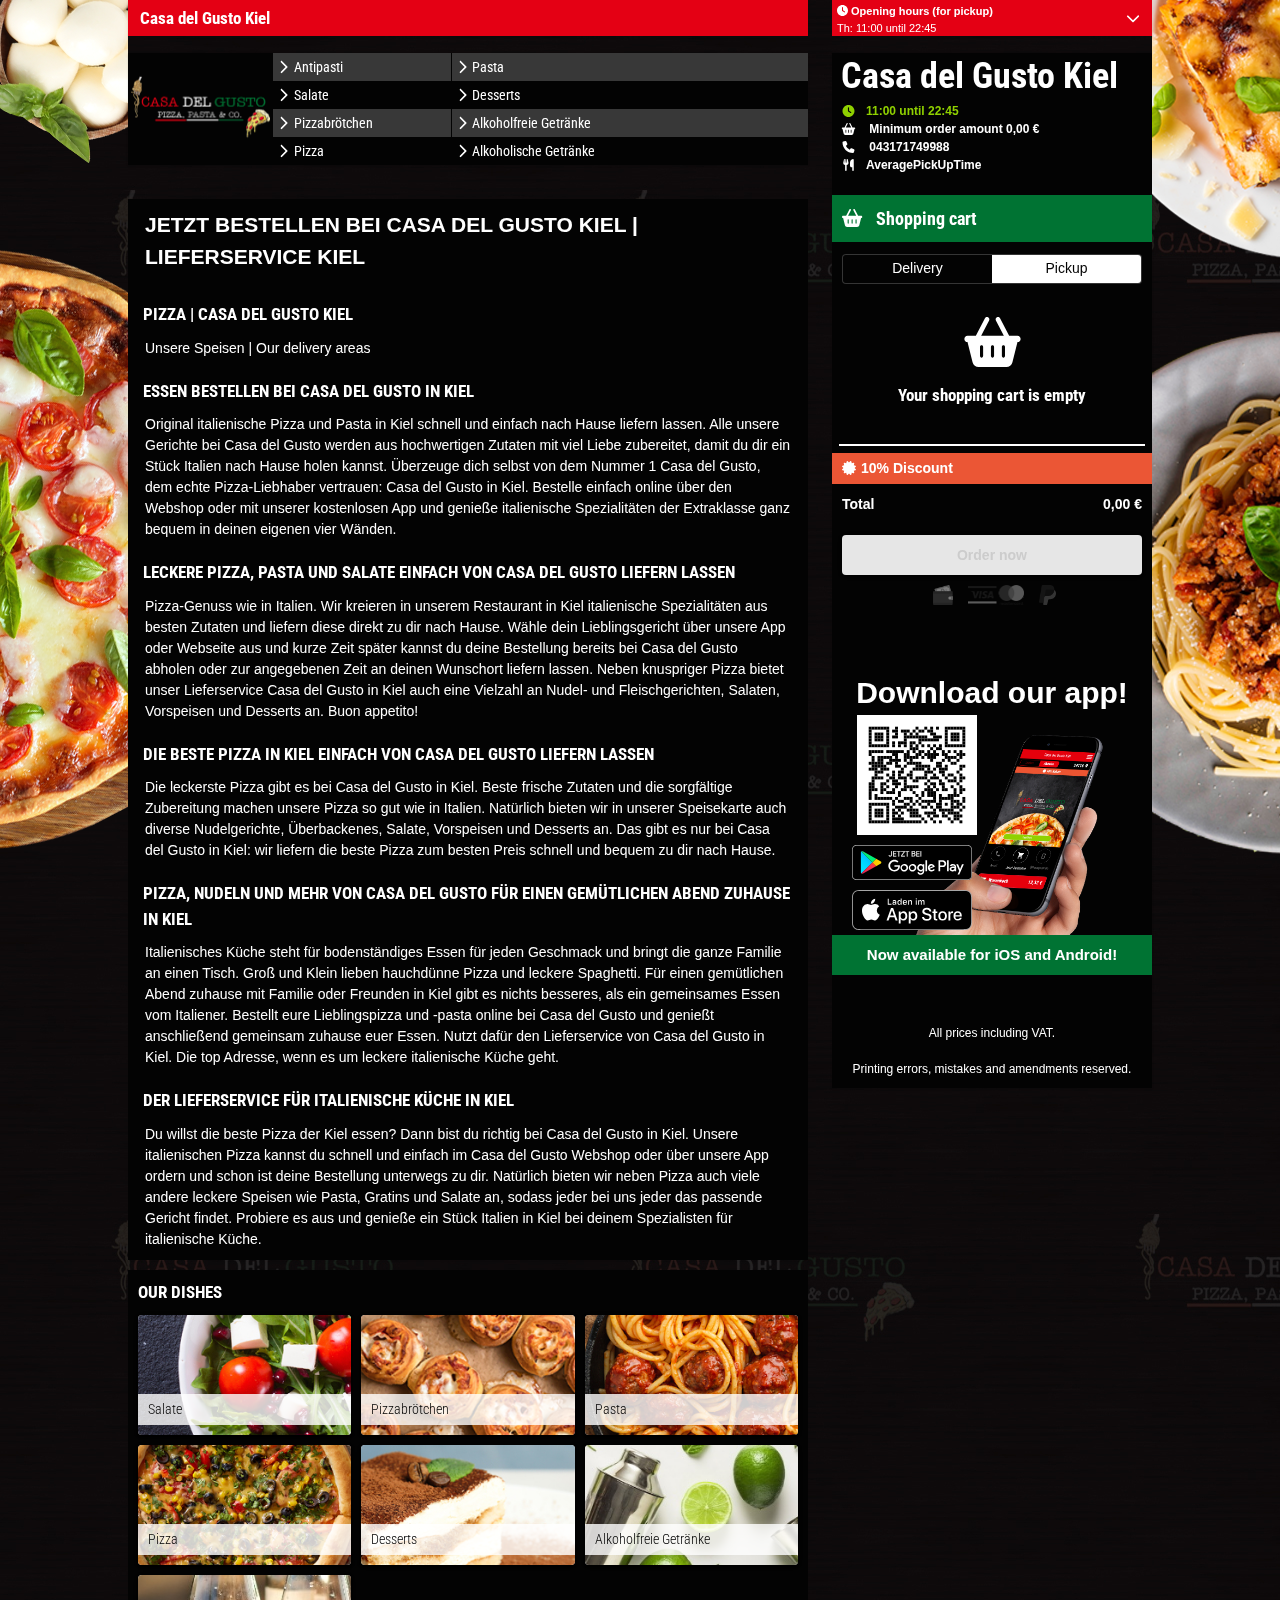
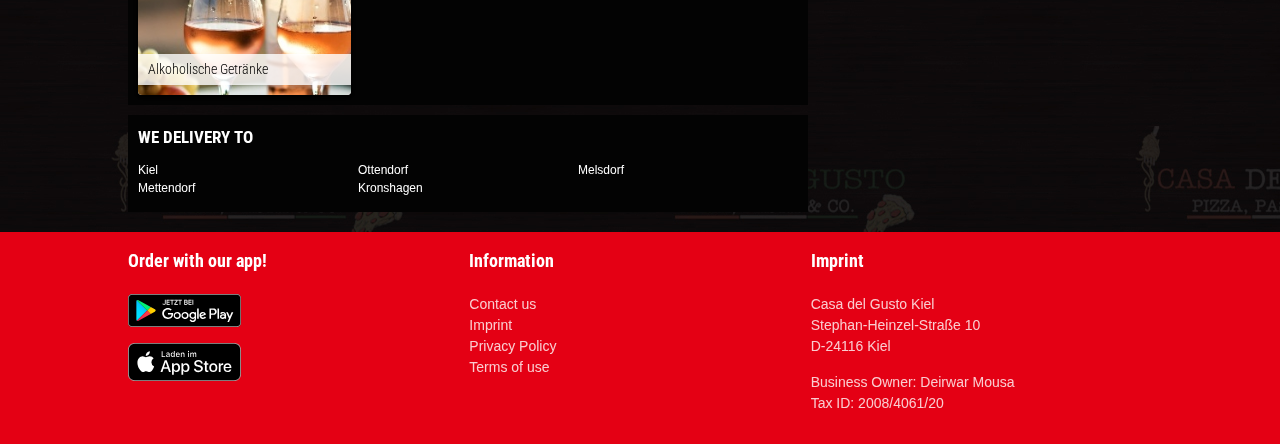
==== commit f6e680dd: "main content mobile finished" ====
--- a/index.html
+++ b/index.html
@@ -3192,10 +3192,75 @@
                       </div>
                     </div>
                   </div>
+                  <div class="last-sec-main-content">
+                    <div class="product-row" style="top: 5680px;">
+                      <div style="overflow: auto;">
+                        <div class="widget-wrapper">
+                          <div class="app-widget">
+                            <div class="app-widget-title">
+                              <span>Download our app!</span>
+                            </div>
+                            <div class="btns">
+                              <img
+                                class="qr-code"
+                                src="images/barcodewed.svg"
+                                alt="Download our app!"
+                              />
+                              <div class="app-img">
+                                <a href="#">
+                                  <img
+                                    class="img-responsive"
+                                    src="images/googlePlaylogo.svg"
+                                    alt="google Play site"
+                                  />
+                                </a>
+                              </div>
+                              <div class="app-img">
+                                <a href="#">
+                                  <img
+                                    class="img-responsive"
+                                    src="images/appStorelogo.svg"
+                                    alt="app store site"
+                                  />
+                                </a>
+                              </div>
+                            </div>
+                            <a class="bottom-info" href="#">
+                              <span>Now available for iOS and Android!</span>
+                            </a>
+                          </div>
+                        </div>
+                        <footer class="mobile-footer footer">
+                              <div class="title">Imprint</div>
+                              <div class="block">
+                              <ul class="item">
+                                <li>Casa del Gusto Kiel</li>
+                                <li>Stephan-Heinzel-Straße 10</li>
+                                <li>D-24116 Kiel</li>
+                              </ul>
+                              </div>
+                              <div class="block">
+                              <ul class="item">
+                                <li>Business Owner:</li>
+                                <li>Tax ID: 2008/4061/20</li>
+                              </ul>
+                              </div>
+                        </footer>
+                      </div>
+                    </div>
+                  </div>
                 </div>
               </div>
             </div>
-            <div class="shopping-cart-panel-wrapper mobile"></div>
+            <div class="shopping-cart-panel-wrapper mobile">
+              <div class="shopping-cart-panel">
+                <div class="info">
+                  <i style="margin-right: 10px" class="ifa fa-solid fa-basket-shopping"></i>
+                  <span>Shopping cart</span>
+                </div>
+                <div class="price">0,00 €</div>
+              </div>
+            </div>
           </div>
         </div>
       </div>
--- a/css/style.css
+++ b/css/style.css
@@ -916,21 +916,20 @@
 
 .app-widget .btns {
     background-image: url(../images/background-wed.png);
-    background-position: 44px 0;
-    background-size: cover;
+    background-position: 10px 30px 10px 0px;
+    background-position: bottom right;
+    background-repeat: no-repeat;
+    background-size: contain;
     height: 220px;
 }
 
 .app-widget .bottom-info {
-    -ms-flex-align: center;
-    align-items: center;
-    display: -ms-flexbox;
+    align-items: center;
     display: flex;
     font-family: Roboto,sans-serif;
     font-size: 15px;
     font-weight: bold;
     height: 40px;
-    -ms-flex-pack: center;
     justify-content: center;
     text-align: center;
     width: 100%;
@@ -1528,4 +1527,66 @@
 .ProductSmallPictureMobile .card-content 
 .product-description p {
     margin: 10px 0;
+}
+
+.mobile-footer {
+    color: #ffffff;
+    font-family: Roboto Condensed,Roboto,sans-serif;
+    font-size: 18px;
+    padding: 30px 12px 80px;
+}
+
+.mobile-footer .title {
+    color: #fff;
+    font-size: 22px;
+    font-weight: 700;
+    margin-bottom: 20px;
+}
+
+.mobile-footer .block {
+    margin-bottom: 15px;
+}
+
+.mobile-footer .item {
+    color: rgba(255, 255, 255, 0.8);
+}
+
+.widget-wrapper {
+    margin-bottom: 40px;
+    margin-top: 40px;
+    background: #030303;
+}
+
+.shopping-cart-panel-wrapper.mobile {
+    bottom: 0;
+    left: 0;
+    position: fixed;
+    width: 100%;
+    z-index: 11;
+    padding: 20px 12px 12px 12px;
+}
+
+.shopping-cart-panel-wrapper .shopping-cart-panel {
+    align-items: center;
+    border-radius: 4px;
+    display: flex;
+    font-family: Roboto,sans-serif;
+    font-size: 18px;
+    font-weight: 700;
+    height: 50px;
+    justify-content: space-between;
+    padding: 0 10px;
+    width: 100%;
+    box-shadow: 0px 3px 1px -2px rgb(0 0 0 / 20%), 0px 2px 2px 0px rgb(0 0 0 / 14%), 0px 1px 5px 0px rgb(0 0 0 / 12%);
+}
+
+.shopping-cart-panel{
+    background: #007333;
+    color: #fff
+}
+
+.shopping-cart-panel-wrapper .shopping-cart-panel .info {
+    align-items: center;
+    display: flex;
+    justify-content: flex-start;
 }